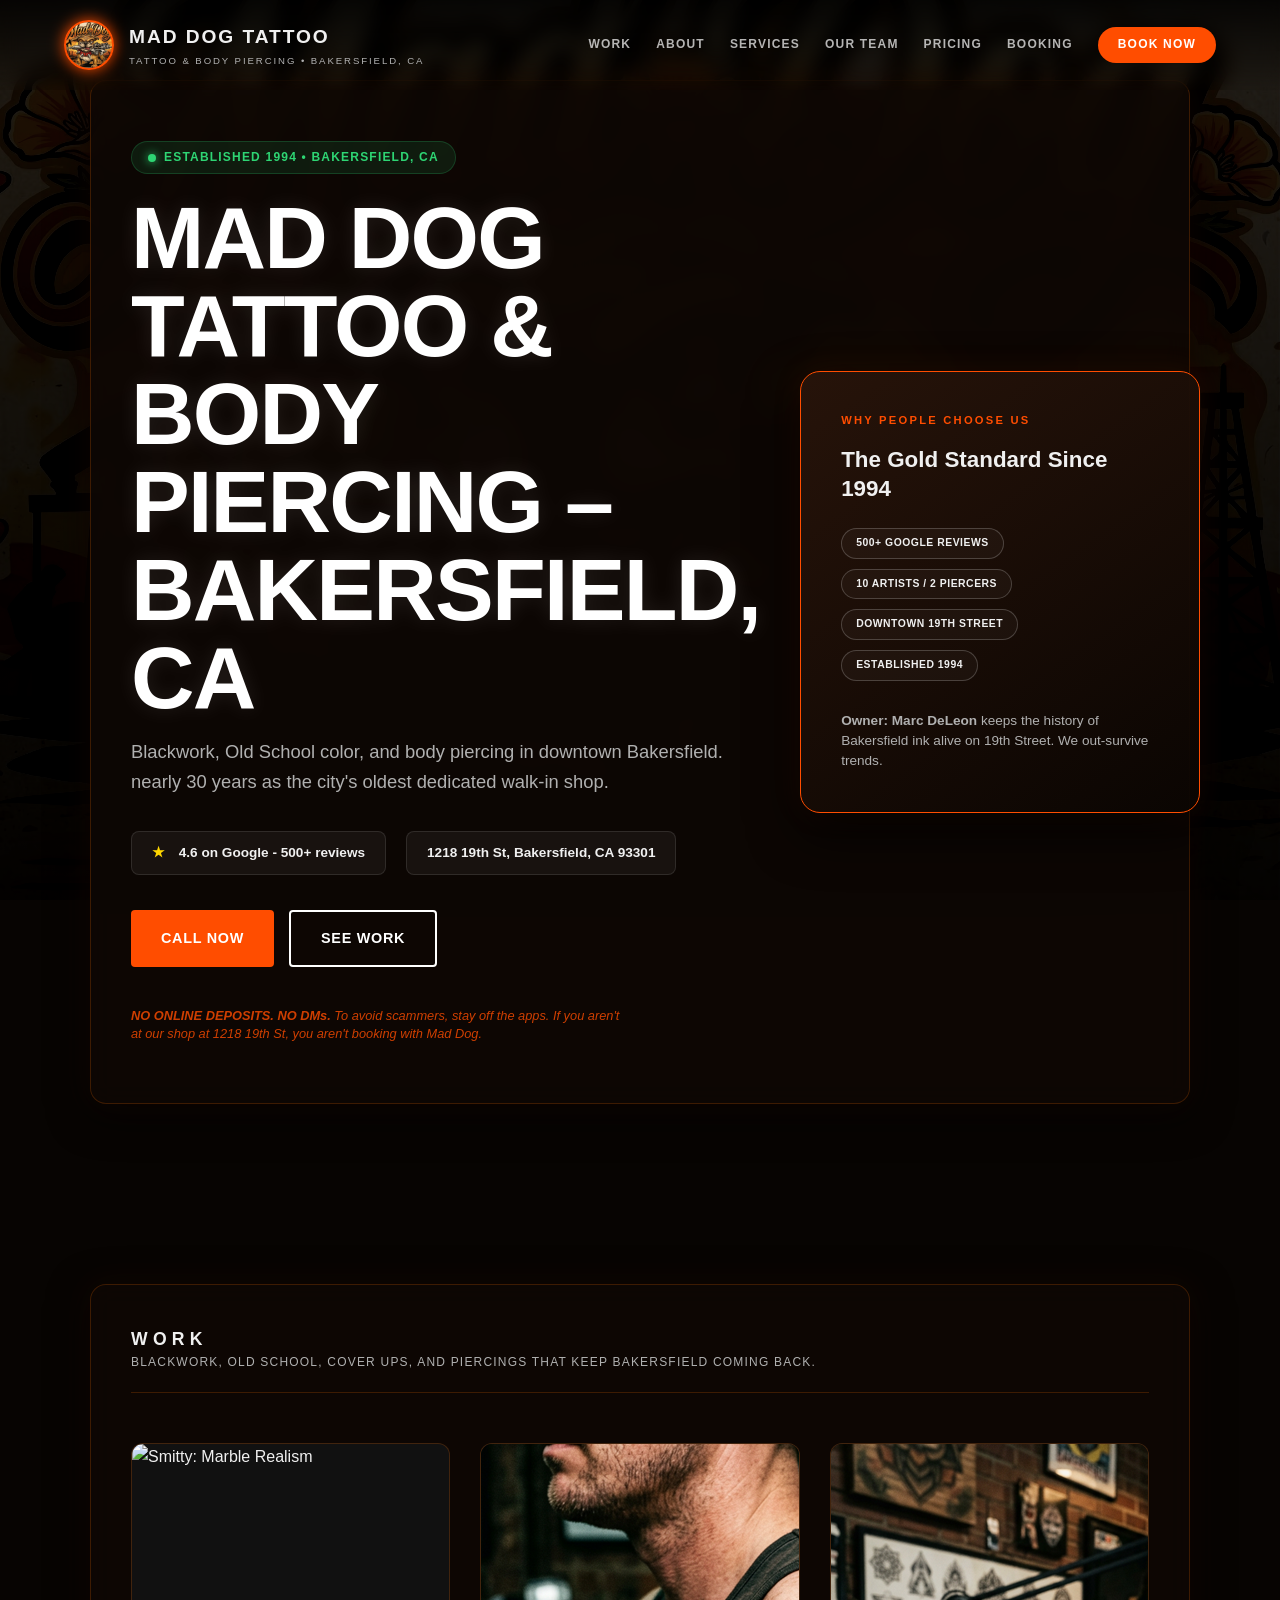
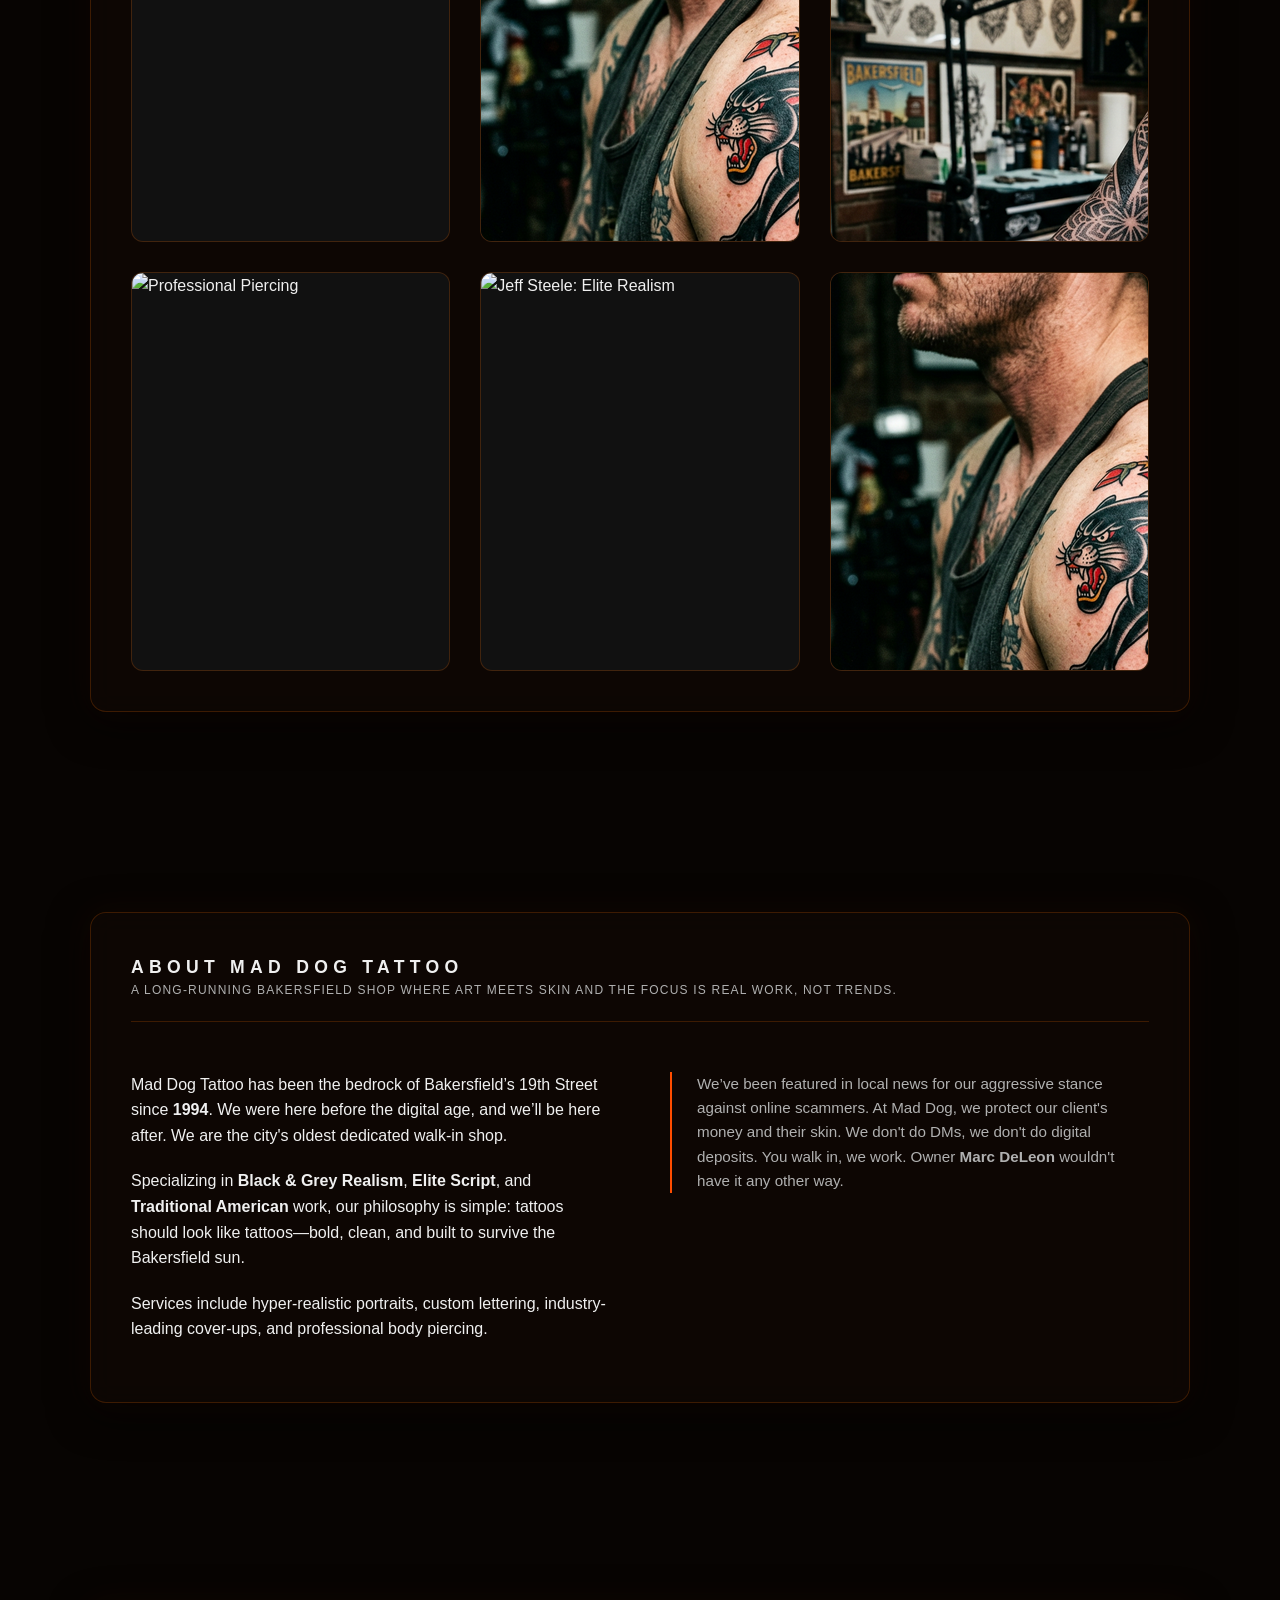
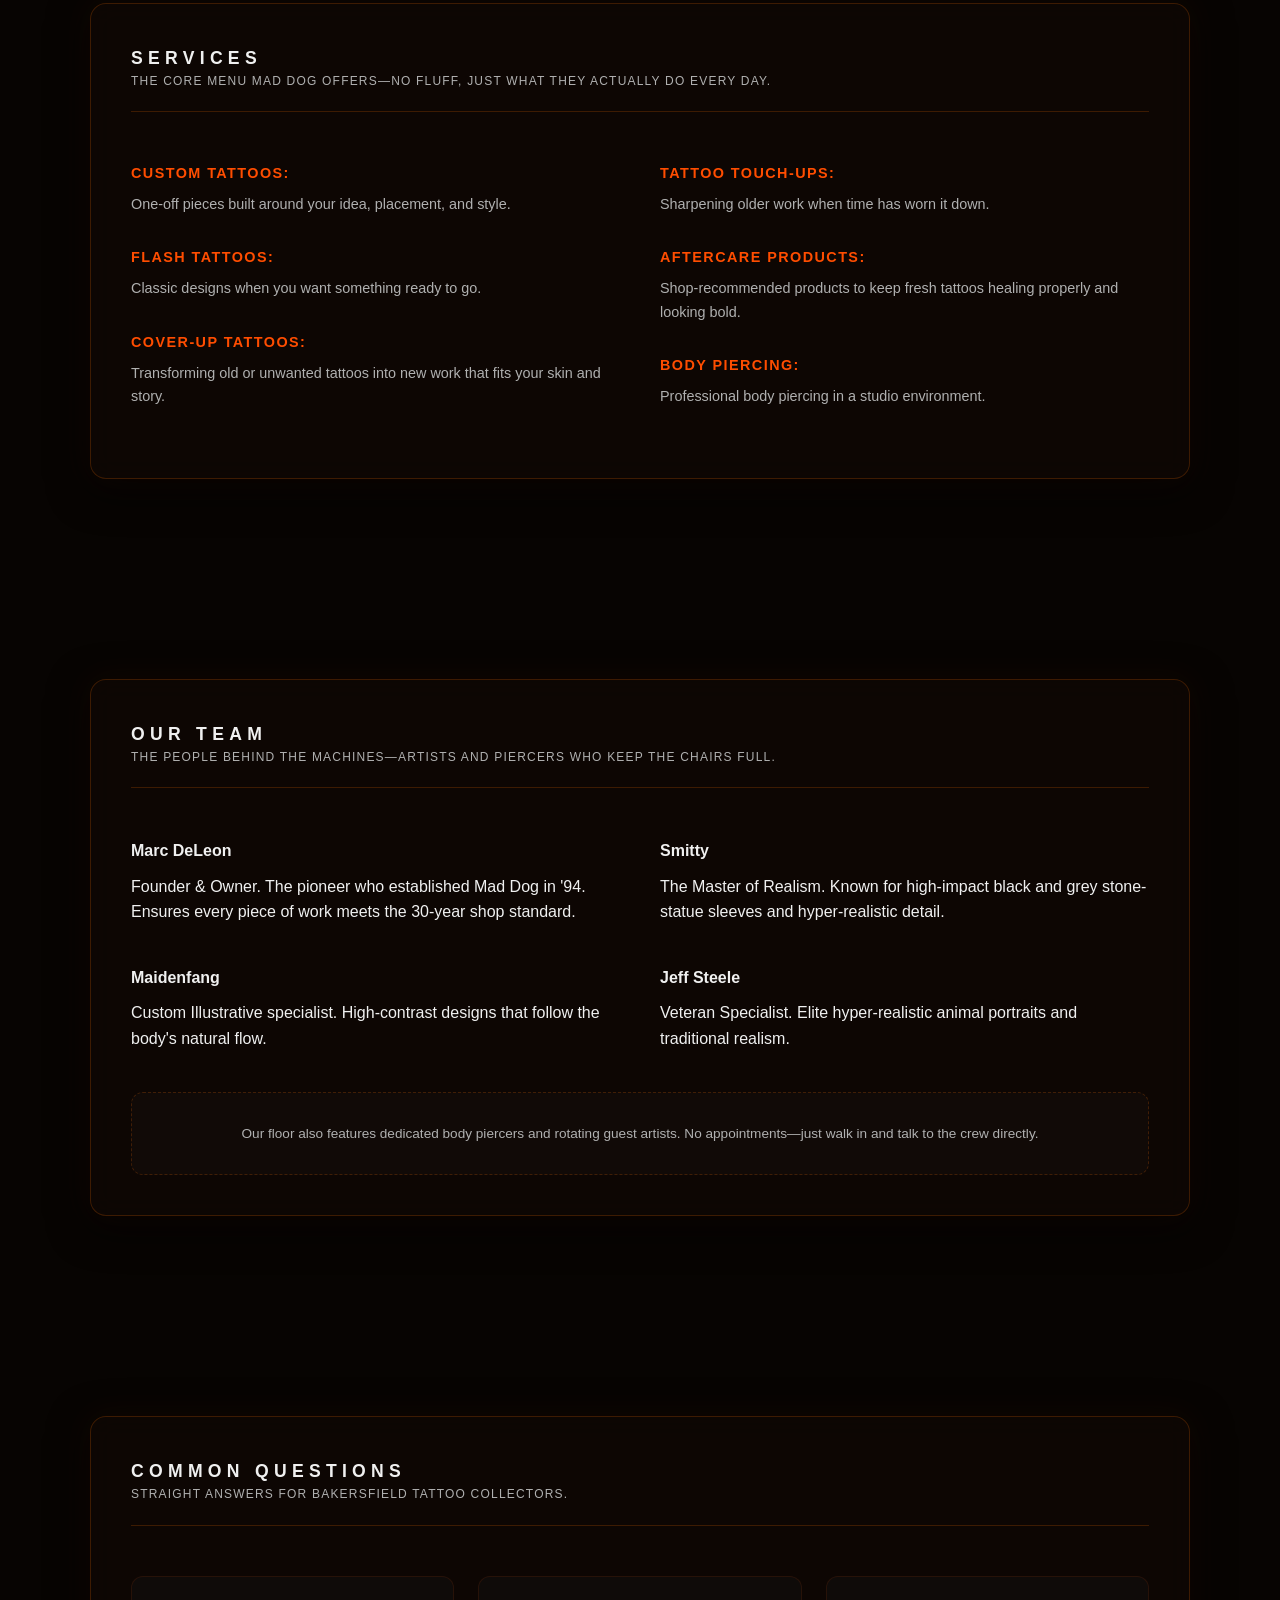
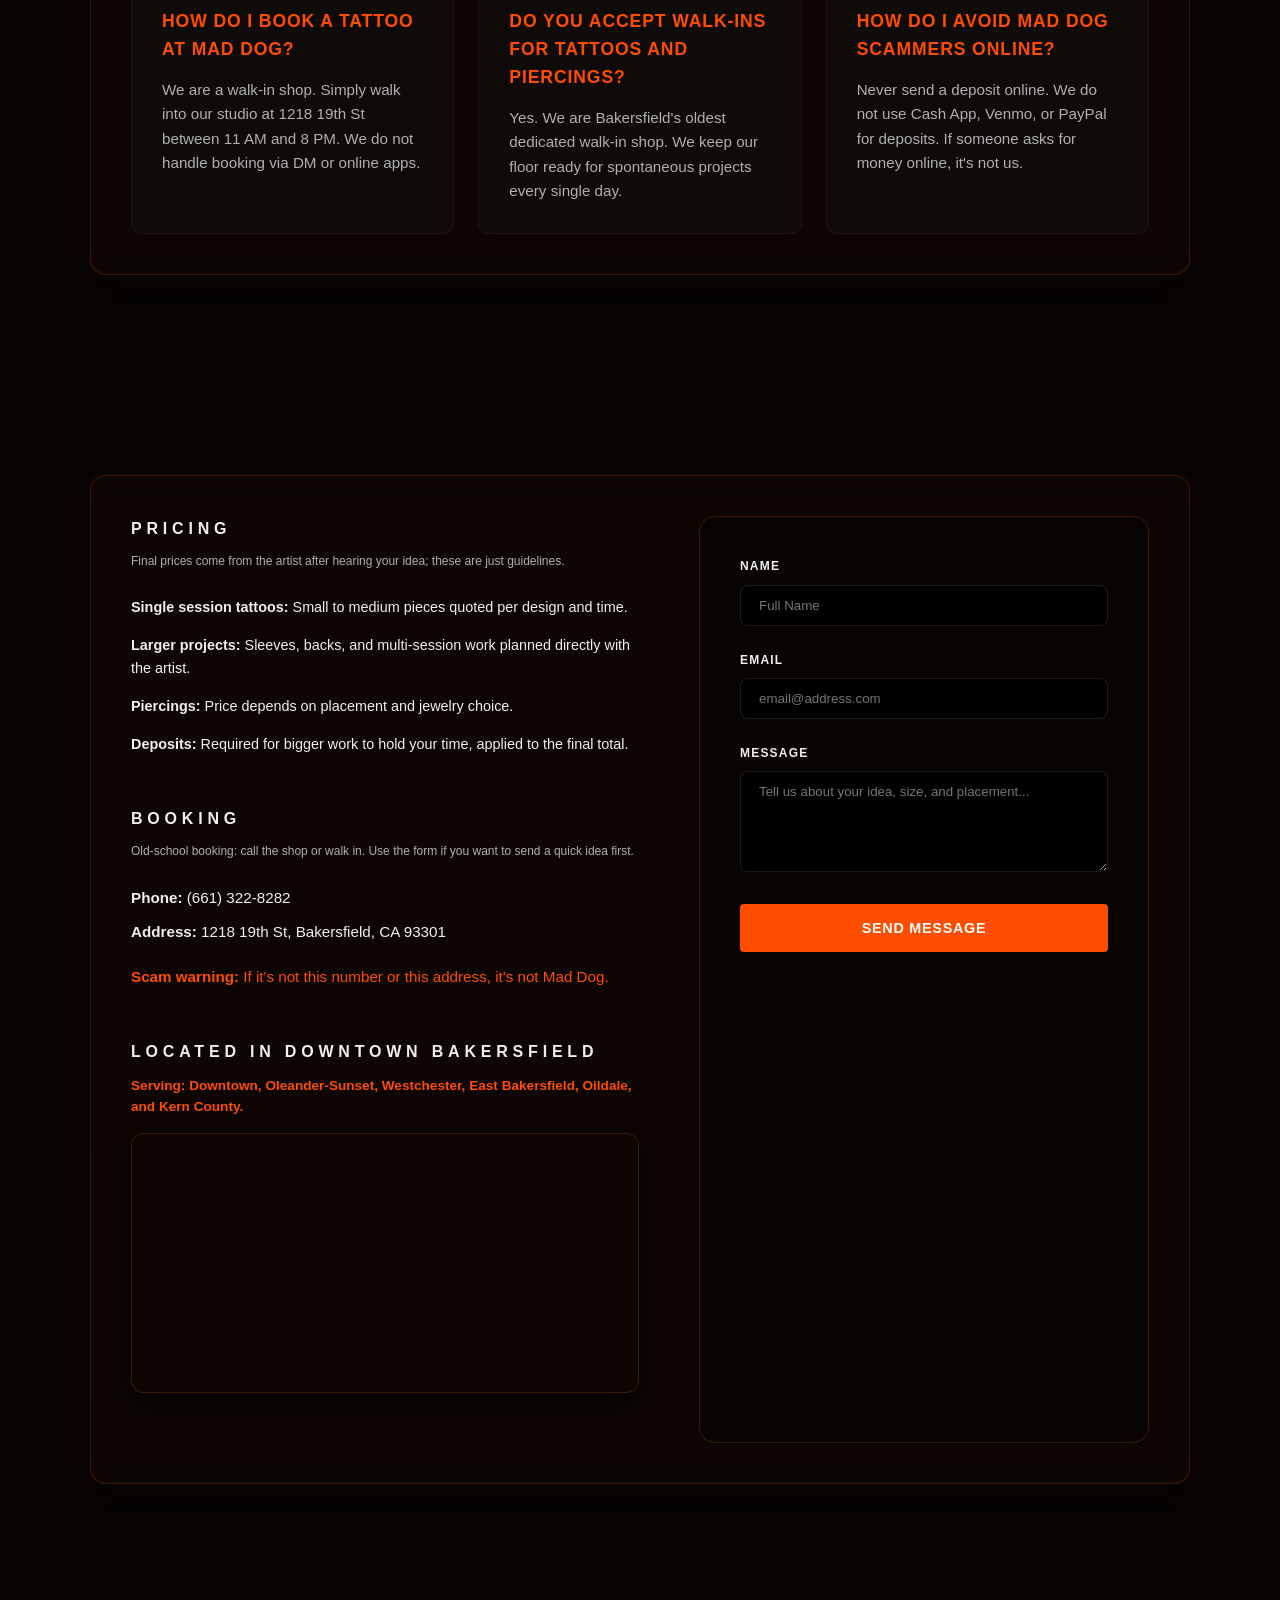
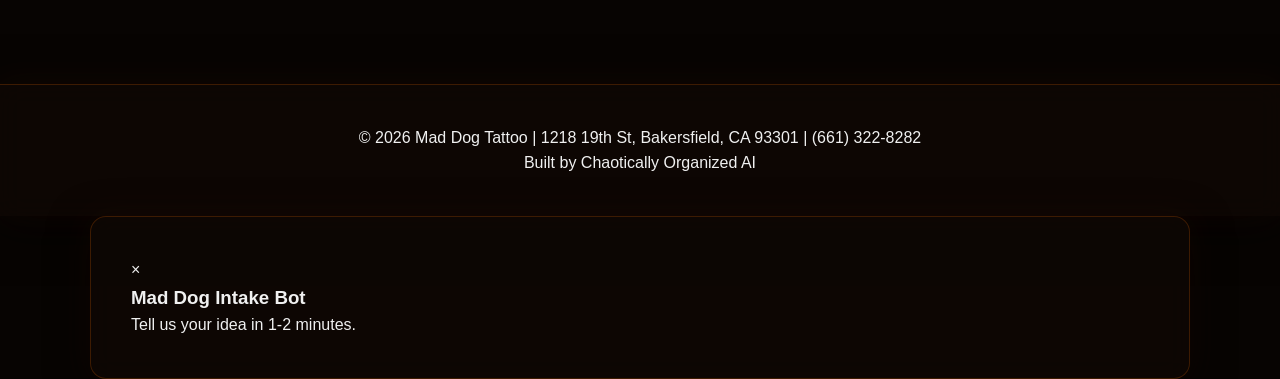
==== index.html @ 1aa6a640 "Weaponization pass: SEO/GEO/AEO optimization. Added FAQ schema, localized meta tags, neighborhood si" ====
<!DOCTYPE html>
<html lang="en">
<head>
    <meta charset="UTF-8">
    <meta name="viewport" content="width=device-width, initial-scale=1.0">
    <title>Mad Dog Tattoo & Body Piercing | Tattoo Shop in Bakersfield, CA</title>
    <meta name="description" content="Mad Dog Tattoo & Body Piercing in downtown Bakersfield, CA. Black & Grey Realism, Old School, cover-ups, and body piercings. Walk-ins welcome. Call (661) 322-8282.">
    <link rel="stylesheet" href="styles.css">
    
    <!-- LocalBusiness + TattooParlor + FAQ Schema -->
    <script type="application/ld+json">
    {
      "@context": "https://schema.org",
      "@graph": [
        {
          "@type": "TattooParlor",
          "@id": "https://maddogtattoobakersfield.com/#organization",
          "name": "Mad Dog Tattoo & Body Piercing",
          "image": "maddoglogo.jpg",
          "url": "https://maddogtattoobakersfield.com",
          "telephone": "(661) 322-8282",
          "priceRange": "$$",
          "address": {
            "@type": "PostalAddress",
            "streetAddress": "1218 19th St",
            "addressLocality": "Bakersfield",
            "addressRegion": "CA",
            "postalCode": "93301",
            "addressCountry": "US"
          },
          "geo": {
            "@type": "GeoCoordinates",
            "latitude": 35.3765,
            "longitude": -119.0187
          },
          "openingHoursSpecification": [
            {
              "@type": "OpeningHoursSpecification",
              "dayOfWeek": ["Monday", "Tuesday", "Wednesday", "Thursday", "Friday", "Saturday"],
              "opens": "11:00",
              "closes": "20:00"
            }
          ],
          "sameAs": [
            "https://www.google.com/maps/place/Mad+Dog+Tattoo/@35.376483,-119.018659,15z",
            "https://www.instagram.com/mad_dog_tattoo/"
          ],
          "aggregateRating": {
            "@type": "AggregateRating",
            "ratingValue": "4.6",
            "reviewCount": "500"
          }
        },
        {
          "@type": "FAQPage",
          "mainEntity": [
            {
              "@type": "Question",
              "name": "Do you take deposits or Cash App?",
              "acceptedAnswer": {
                "@type": "Answer",
                "text": "No, we do walk-ins. We do not take online deposits or payments via Cash App. All bookings are handled in person at our shop to protect against scammers."
              }
            },
            {
              "@type": "Question",
              "name": "Do you accept walk-ins for tattoos and piercings?",
              "acceptedAnswer": {
                "@type": "Answer",
                "text": "Yes, we are Bakersfield's oldest dedicated walk-in shop. Walk-ins are welcome for both tattoos and piercings every day during business hours."
              }
            }
          ]
        }
      ]
    }
    </script>
</head>
<body class="dark-theme">
    <!-- SPLASH SCREEN -->
    <div id="splash-screen">
        <img src="maddoglogo.jpg" alt="Mad Dog Tattoo" class="splash-logo">
    </div>

    <nav class="main-nav">
        <div class="nav-brand">
            <div class="logo-circle"></div>
            <div class="brand-text">
                <h2>MAD DOG TATTOO</h2>
                <p>TATTOO & BODY PIERCING • BAKERSFIELD, CA</p>
            </div>
        </div>
        <div class="nav-links">
            <a href="#work">WORK</a>
            <a href="#about">ABOUT</a>
            <a href="#services">SERVICES</a>
            <a href="#team">OUR TEAM</a>
            <a href="#booking">PRICING</a>
            <a href="#booking">BOOKING</a>
            <a href="#booking" class="btn-book">BOOK NOW</a>
        </div>
    </nav>

    <div class="background-overlay" style="background-image: url('maddoglogo.jpg');"></div>

    <header class="parallax-section" id="hero">
        <div class="frosted-glass hero-container">
            <div class="hero-main">
                <div class="hero-badge">ESTABLISHED 1994 • BAKERSFIELD, CA</div>
                <h1>Mad Dog Tattoo & Body Piercing – Bakersfield, CA</h1>
                <p class="sub-line">
                    Blackwork, Old School color, and body piercing in downtown Bakersfield. nearly 30 years as the city's oldest dedicated walk-in shop.
                </p>
                
                <div class="hero-stats">
                    <span class="stat-item"><span class="stars">★</span> 4.6 on Google - 500+ reviews</span>
                    <span class="stat-item">1218 19th St, Bakersfield, CA 93301</span>
                </div>
                
                <div class="cta-row">
                    <button class="btn btn-primary pulse-call" onclick="window.location.href='tel:6613228282'">CALL NOW</button>
                    <a href="#work" class="btn btn-secondary">SEE WORK</a>
                </div>
                
                <p class="scam-notice"><strong>NO ONLINE DEPOSITS. NO DMs.</strong> To avoid scammers, stay off the apps. If you aren't at our shop at 1218 19th St, you aren't booking with Mad Dog.</p>
            </div>

            <div class="hero-side-card">
                <div class="style-card">
                    <span class="card-label">WHY PEOPLE CHOOSE US</span>
                    <h3>The Gold Standard Since 1994</h3>
                    <div class="tag-cloud">
                        <span>500+ GOOGLE REVIEWS</span>
                        <span>10 ARTISTS / 2 PIERCERS</span>
                        <span>DOWNTOWN 19TH STREET</span>
                        <span>ESTABLISHED 1994</span>
                    </div>
                    <p class="card-footer"><strong>Owner: Marc DeLeon</strong> keeps the history of Bakersfield ink alive on 19th Street. We out-survive trends.</p>
                </div>
            </div>
        </div>
    </header>

    <main>
        <!-- WORK SECTION -->
        <section id="work" class="parallax-section">
            <div class="frosted-glass panel">
                <div class="panel-header">
                    <h2>WORK</h2>
                    <p>Blackwork, Old School, cover ups, and piercings that keep Bakersfield coming back.</p>
                </div>
                
                <div class="gallery-grid" id="portfolio-grid">
                    <!-- Cards will be populated here with new styling -->
                </div>
            </div>
        </section>

        <!-- ABOUT SECTION -->
        <section id="about" class="parallax-section">
            <div class="frosted-glass panel">
                <div class="panel-header">
                    <h2>ABOUT MAD DOG TATTOO</h2>
                    <p>A long-running Bakersfield shop where art meets skin and the focus is real work, not trends.</p>
                </div>
                <div class="about-grid-new">
                    <div class="about-text">
                        <p>Mad Dog Tattoo has been the bedrock of Bakersfield’s 19th Street since <strong>1994</strong>. We were here before the digital age, and we’ll be here after. We are the city's oldest dedicated walk-in shop.</p>
                        <p>Specializing in <strong>Black & Grey Realism</strong>, <strong>Elite Script</strong>, and <strong>Traditional American</strong> work, our philosophy is simple: tattoos should look like tattoos—bold, clean, and built to survive the Bakersfield sun.</p>
                        <p>Services include hyper-realistic portraits, custom lettering, industry-leading cover-ups, and professional body piercing.</p>
                    </div>
                    <div class="about-text-secondary">
                        <p>We’ve been featured in local news for our aggressive stance against online scammers. At Mad Dog, we protect our client's money and their skin. We don't do DMs, we don't do digital deposits. You walk in, we work. Owner <strong>Marc DeLeon</strong> wouldn't have it any other way.</p>
                    </div>
                </div>
            </div>
        </section>

        <!-- SERVICES SECTION -->
        <section id="services" class="parallax-section">
            <div class="frosted-glass panel">
                <div class="panel-header">
                    <h2>SERVICES</h2>
                    <p>The core menu Mad Dog offers—no fluff, just what they actually do every day.</p>
                </div>
                
                <div class="services-modern-grid">
                    <div class="service-col">
                        <div class="service-item">
                            <h4>Custom Tattoos:</h4>
                            <p>One-off pieces built around your idea, placement, and style.</p>
                        </div>
                        <div class="service-item">
                            <h4>Flash Tattoos:</h4>
                            <p>Classic designs when you want something ready to go.</p>
                        </div>
                        <div class="service-item">
                            <h4>Cover-Up Tattoos:</h4>
                            <p>Transforming old or unwanted tattoos into new work that fits your skin and story.</p>
                        </div>
                    </div>
                    <div class="service-col">
                        <div class="service-item">
                            <h4>Tattoo Touch-Ups:</h4>
                            <p>Sharpening older work when time has worn it down.</p>
                        </div>
                        <div class="service-item">
                            <h4>Aftercare Products:</h4>
                            <p>Shop-recommended products to keep fresh tattoos healing properly and looking bold.</p>
                        </div>
                        <div class="service-item">
                            <h4>Body Piercing:</h4>
                            <p>Professional body piercing in a studio environment.</p>
                        </div>
                    </div>
                </div>
            </div>
        </section>

        <!-- OUR TEAM SECTION -->
        <section id="team" class="parallax-section">
            <div class="frosted-glass panel">
                <div class="panel-header">
                    <h2>OUR TEAM</h2>
                    <p>The people behind the machines—artists and piercers who keep the chairs full.</p>
                </div>
                <div class="team-modern-grid">
                    <div class="team-member">
                        <h4>Marc DeLeon</h4>
                        <p>Founder & Owner. The pioneer who established Mad Dog in '94. Ensures every piece of work meets the 30-year shop standard.</p>
                    </div>
                    <div class="team-member">
                        <h4>Smitty</h4>
                        <p>The Master of Realism. Known for high-impact black and grey stone-statue sleeves and hyper-realistic detail.</p>
                    </div>
                    <div class="team-member">
                        <h4>Maidenfang</h4>
                        <p>Custom Illustrative specialist. High-contrast designs that follow the body's natural flow.</p>
                    </div>
                    <div class="team-member">
                        <h4>Jeff Steele</h4>
                        <p>Veteran Specialist. Elite hyper-realistic animal portraits and traditional realism.</p>
                    </div>
                    <div class="team-placeholder">
                        <p>Our floor also features dedicated body piercers and rotating guest artists. No appointments—just walk in and talk to the crew directly.</p>
                    </div>
                </div>
            </div>
        </section>

        <!-- AEO Q&A SECTION -->
        <section id="faq" class="parallax-section">
            <div class="frosted-glass panel">
                <div class="panel-header">
                    <h2>COMMON QUESTIONS</h2>
                    <p>Straight answers for Bakersfield tattoo collectors.</p>
                </div>
                <div class="aeo-grid">
                    <div class="aeo-card">
                        <h3>How do I book a tattoo at Mad Dog?</h3>
                        <p>We are a walk-in shop. Simply walk into our studio at 1218 19th St between 11 AM and 8 PM. We do not handle booking via DM or online apps.</p>
                    </div>
                    <div class="aeo-card">
                        <h3>Do you accept walk-ins for tattoos and piercings?</h3>
                        <p>Yes. We are Bakersfield's oldest dedicated walk-in shop. We keep our floor ready for spontaneous projects every single day.</p>
                    </div>
                    <div class="aeo-card">
                        <h3>How do I avoid Mad Dog scammers online?</h3>
                        <p>Never send a deposit online. We do not use Cash App, Venmo, or PayPal for deposits. If someone asks for money online, it's not us.</p>
                    </div>
                </div>
            </div>
        </section>

        <!-- PRICING & BOOKING (Unified as seen in Ref 1) -->
        <section id="booking" class="parallax-section">
            <div class="frosted-glass panel">
                <div class="booking-modern-layout">
                    <div class="booking-info-pane">
                        <div class="info-block-sec">
                            <h3>PRICING</h3>
                            <p class="guide-line">Final prices come from the artist after hearing your idea; these are just guidelines.</p>
                            <div class="price-list">
                                <p><strong>Single session tattoos:</strong> Small to medium pieces quoted per design and time.</p>
                                <p><strong>Larger projects:</strong> Sleeves, backs, and multi-session work planned directly with the artist.</p>
                                <p><strong>Piercings:</strong> Price depends on placement and jewelry choice.</p>
                                <p><strong>Deposits:</strong> Required for bigger work to hold your time, applied to the final total.</p>
                            </div>
                        </div>

                        <div class="info-block-sec">
                            <h3>BOOKING</h3>
                            <p class="guide-line">Old-school booking: call the shop or walk in. Use the form if you want to send a quick idea first.</p>
                            <div class="contact-box">
                                <p><strong>Phone:</strong> (661) 322-8282</p>
                                <p><strong>Address:</strong> 1218 19th St, Bakersfield, CA 93301</p>
                                <p class="scam-warn"><strong>Scam warning:</strong> If it's not this number or this address, it's not Mad Dog.</p>
                            </div>
                        </div>
                        
                        <div class="info-block-sec">
                            <h3>LOCATED IN DOWNTOWN BAKERSFIELD</h3>
                            <p class="neighborhoods">Serving: Downtown, Oleander-Sunset, Westchester, East Bakersfield, Oildale, and Kern County.</p>
                            <div class="map-embed">
                                <iframe src="https://www.google.com/maps/embed?pb=!1m18!1m12!1m13!1d3264.449733479536!2d-119.01915902347515!3d35.37648744747478!2m3!1f0!2f0!3f0!3m2!1i1024!2i768!4f13.1!3m3!1m2!1s0x80ea69f98f480373%3A0xc6c4f0393b480373!2sMad%20Dog%20Tattoo!5e0!3m2!1sen!2sus!4v1710680000000!5m2!1sen!2sus" width="100%" height="250" style="border:0; border-radius: 12px; filter: grayscale(1) invert(1);" allowfullscreen="" loading="lazy"></iframe>
                            </div>
                        </div>
                    </div>

                    <div class="booking-form-pane">
                        <form id="contact-form">
                            <div class="input-group">
                                <label>Name</label>
                                <input type="text" name="name" placeholder="Full Name" required>
                            </div>
                            <div class="input-group">
                                <label>Email</label>
                                <input type="email" name="email" placeholder="email@address.com" required>
                            </div>
                            <div class="input-group">
                                <label>Message</label>
                                <textarea name="message" rows="5" placeholder="Tell us about your idea, size, and placement..." required></textarea>
                            </div>
                            <button type="submit" class="btn btn-primary btn-full ink-bleed">SEND MESSAGE</button>
                        </form>
                    </div>
                </div>
            </div>
        </section>
    </main>

    <footer class="frosted-glass">
        <div class="footer-content">
            <p>&copy; 2026 Mad Dog Tattoo | 1218 19th St, Bakersfield, CA 93301 | (661) 322-8282</p>
            <p class="credits">Built by Chaotically Organized AI</p>
        </div>
    </footer>

    <!-- QUICK CONSULT BOT UI -->
    <div id="quick-consult-modal" class="modal">
        <div class="modal-content frosted-glass">
            <span class="close-modal">&times;</span>
            <div id="bot-chat-container">
                <div class="bot-header">
                    <h3>Mad Dog Intake Bot</h3>
                    <p>Tell us your idea in 1-2 minutes.</p>
                </div>
                <div id="bot-messages"></div>
                <div id="bot-input-area">
                    <!-- Dynamic buttons or text input -->
                </div>
            </div>
        </div>
    </div>

    <script src="script.js"></script>
</body>
</html>
---- styles.css ----
:root {
    --bg-dark: #070402;
    --text-main: #f0f0f0;
    --text-muted: #b0b0b0;
    --accent: #ff4d00; /* Sunset Orange-Red */
    --accent-hover: #ff7b00;
    --panel-bg: rgba(15, 8, 4, 0.85); /* Deep brown/black */
    --panel-border: rgba(255, 110, 0, 0.2);
    --glass-blur: 12px;
    --shadow-depth: 0 10px 40px rgba(0,0,0,0.8);
    --accent-glow: 0 0 20px rgba(255, 77, 0, 0.3);
}

* {
    margin: 0;
    padding: 0;
    box-sizing: border-box;
}

body {
    font-family: 'Outfit', 'Inter', sans-serif;
    background-color: var(--bg-dark);
    color: var(--text-main);
    line-height: 1.6;
    overflow-x: hidden;
    scroll-behavior: smooth;
}

/* SPLASH SCREEN */
#splash-screen {
    position: fixed;
    top: 0;
    left: 0;
    width: 100%;
    height: 100%;
    background: #000;
    display: flex;
    justify-content: center;
    align-items: center;
    z-index: 9999;
    flex-direction: column;
}

.splash-logo {
    width: 300px;
    filter: drop-shadow(0 0 30px var(--accent));
    animation: splashPulse 2.5s infinite alternate ease-in-out;
    opacity: 0;
    transform: scale(0.8);
}

@keyframes splashPulse {
    0% { transform: scale(0.9); opacity: 0.5; filter: brightness(0.5) drop-shadow(0 0 10px var(--accent)); }
    100% { transform: scale(1); opacity: 1; filter: brightness(1.2) drop-shadow(0 0 40px var(--accent)); }
}

#splash-screen.fade-out {
    opacity: 0;
    visibility: hidden;
    transition: opacity 1s ease-out, visibility 1s;
}

.background-overlay {
    position: fixed;
    top: 0;
    left: 0;
    width: 100%;
    height: 100%;
    background-size: cover;
    background-position: center;
    background-attachment: fixed;
    z-index: -1;
    filter: brightness(0.3) contrast(1.1) saturate(0.8);
}

.background-overlay::after {
    content: '';
    position: absolute;
    top: 0; left: 0; right: 0; bottom: 0;
    background: linear-gradient(to bottom, rgba(0,0,0,0.4), rgba(0,0,0,0.8));
}

.parallax-section {
    position: relative;
    padding: 100px 5%;
    display: flex;
    justify-content: center;
    align-items: center;
    min-height: 50vh;
}

/* MODERN GRID & RHYTHM */
.frosted-glass, .nav-container, .footer-content {
    max-width: 1280px;
    margin-left: auto !important;
    margin-right: auto !important;
}

.frosted-glass {
    background: var(--panel-bg);
    backdrop-filter: blur(var(--glass-blur));
    -webkit-backdrop-filter: blur(var(--glass-blur));
    border: 1px solid var(--panel-border);
    border-radius: 16px;
    padding: 40px;
    box-shadow: 0 0 30px rgba(255, 77, 0, 0.05), var(--shadow-depth);
    transition: transform 0.2s ease-out, box-shadow 0.3s ease;
    max-width: 1100px;
    width: 100%;
}

.frosted-glass:hover {
    box-shadow: 0 0 40px rgba(255, 77, 0, 0.1), var(--shadow-depth);
}

/* HERO SECTION */
#hero {
    min-height: 100vh;
    padding: 80px 5%;
}

.hero-container {
    text-align: left; /* Aligning left as seen in some high-end layouts */
    padding: 60px 40px;
    display: grid;
    grid-template-columns: 1fr 400px;
    gap: 40px;
    align-items: center;
}

@media (max-width: 1024px) {
    .hero-container { grid-template-columns: 1fr; text-align: center; }
}

.hero-badge {
    display: inline-flex;
    align-items: center;
    gap: 8px;
    background: rgba(46, 213, 115, 0.1);
    color: #2ed573;
    padding: 6px 16px;
    border-radius: 100px;
    font-size: 0.75rem;
    font-weight: 700;
    text-transform: uppercase;
    letter-spacing: 0.1em;
    margin-bottom: 20px;
    border: 1px solid rgba(46, 213, 115, 0.2);
}

.hero-badge::before {
    content: '';
    width: 8px;
    height: 8px;
    background: #2ed573;
    border-radius: 50%;
    box-shadow: 0 0 10px #2ed573;
}

/* NAVIGATION */
nav.main-nav {
    position: fixed;
    top: 0;
    left: 0;
    width: 100%;
    padding: 20px 5%;
    display: flex;
    justify-content: space-between;
    align-items: center;
    z-index: 1000;
    background: linear-gradient(to bottom, rgba(0,0,0,0.8), transparent);
    backdrop-filter: blur(10px);
}

.nav-brand {
    display: flex;
    align-items: center;
    gap: 15px;
}

.logo-circle {
    width: 50px;
    height: 50px;
    border-radius: 50%;
    background: url('maddoglogo.jpg') center;
    background-size: cover;
    border: 2px solid var(--accent);
    box-shadow: 0 0 15px var(--accent);
}

.brand-text h2 {
    font-size: 1.2rem;
    margin: 0;
    letter-spacing: 0.1em;
}

.brand-text p {
    font-size: 0.6rem;
    text-transform: uppercase;
    letter-spacing: 0.2em;
    color: var(--text-muted);
}

.nav-links {
    display: flex;
    gap: 25px;
    align-items: center;
}

.nav-links a {
    text-decoration: none;
    color: #fff;
    font-size: 0.75rem;
    font-weight: 700;
    text-transform: uppercase;
    letter-spacing: 0.1em;
    opacity: 0.7;
    transition: opacity 0.3s;
}

.nav-links a:hover {
    opacity: 1;
    color: var(--accent);
}

.nav-links .btn-book {
    background: var(--accent);
    padding: 8px 20px;
    border-radius: 100px;
    opacity: 1;
}

/* HERO REFINEMENTS */
.hero-stats {
    display: flex;
    gap: 20px;
    margin-bottom: 35px;
    flex-wrap: wrap;
}

.stat-item {
    font-size: 0.85rem;
    font-weight: 600;
    background: rgba(255,255,255,0.05);
    padding: 10px 20px;
    border-radius: 8px;
    border: 1px solid rgba(255,255,255,0.1);
}

.cta-row {
    display: flex;
    gap: 15px;
    margin-bottom: 40px;
}

.scam-notice {
    font-size: 0.8rem;
    color: var(--accent);
    max-width: 500px;
    line-height: 1.4;
    font-style: italic;
    opacity: 0.8;
}

/* SIDE CARD */
.style-card {
    background: linear-gradient(145deg, rgba(40, 20, 10, 0.95), rgba(10, 5, 2, 0.95));
    border: 1px solid var(--accent);
    padding: 40px;
    border-radius: 20px;
    box-shadow: 0 20px 50px rgba(0,0,0,0.8), 0 0 30px rgba(255, 77, 0, 0.1);
}

.card-label {
    font-size: 0.7rem;
    font-weight: 800;
    letter-spacing: 0.2em;
    color: var(--accent);
    margin-bottom: 15px;
    display: block;
}

.style-card h3 {
    font-size: 1.4rem;
    margin-bottom: 25px;
    line-height: 1.3;
}

.tag-cloud {
    display: flex;
    flex-wrap: wrap;
    gap: 10px;
    margin-bottom: 30px;
}

.tag-cloud span {
    font-size: 0.65rem;
    font-weight: 800;
    padding: 6px 14px;
    background: rgba(255,255,255,0.03);
    border: 1px solid rgba(255,255,255,0.2);
    border-radius: 100px;
    letter-spacing: 0.05em;
}

.card-footer {
    font-size: 0.85rem;
    color: var(--text-muted);
    line-height: 1.5;
}

h1 {
    font-size: clamp(3rem, 8vw, 5.5rem);
    line-height: 1;
    font-weight: 900;
    margin-bottom: 15px;
    text-transform: uppercase;
    color: #fff;
    letter-spacing: -0.02em;
    filter: drop-shadow(0 0 10px rgba(255,255,255,0.1));
}

.tagline {
    font-size: clamp(1rem, 2vw, 1.25rem);
    color: #fff;
    font-weight: 700;
    text-transform: uppercase;
    letter-spacing: 0.2em;
    margin-bottom: 25px;
    display: block;
}

.sub-line {
    font-size: 1.15rem;
    max-width: 600px;
    margin: 0 0 35px;
    color: var(--text-muted);
}

.credibility {
    margin-bottom: 40px;
    font-size: 1rem;
}

.stars { color: #ffd700; margin-right: 10px; }

.cta-group {
    display: flex;
    gap: 20px;
    justify-content: center;
    flex-wrap: wrap;
    margin-bottom: 30px;
}

.btn {
    padding: 15px 30px;
    font-weight: 700;
    text-transform: uppercase;
    letter-spacing: 0.05em;
    border: none;
    cursor: pointer;
    border-radius: 4px;
    transition: all 0.3s ease;
    text-decoration: none;
    font-size: 0.9rem;
}

.btn-primary {
    background: var(--accent);
    color: #fff;
}

.btn-primary:hover {
    background: var(--accent-hover);
}

/* INK BLEED EFFECT */
.ink-bleed {
    position: relative;
    overflow: hidden;
}

.ink-bleed:hover {
    transform: scale(1.05);
}

.btn-secondary {
    background: transparent;
    border: 2px solid #fff;
    color: #fff;
}

.btn-secondary:hover {
    background: #fff;
    color: var(--bg-dark);
}

/* PULSE ANIMATION */
@keyframes phonePulse {
    0% { box-shadow: 0 0 0 0 rgba(255, 255, 255, 0.4); }
    70% { box-shadow: 0 0 0 15px rgba(255, 255, 255, 0); }
    100% { box-shadow: 0 0 0 0 rgba(255, 255, 255, 0); }
}

.pulse-call {
    animation: phonePulse 2s infinite;
}

.btn-tertiary {
    background: rgba(255,255,255,0.1);
    color: #fff;
    border: 1px solid rgba(255,255,255,0.2);
}

.btn-tertiary:hover {
    background: rgba(255,255,255,0.2);
}

.scam-warning-micro {
    font-size: 0.8rem;
    color: var(--accent);
    opacity: 0.8;
}

/* MODERN PANELS */
.panel-header {
    margin-bottom: 50px;
    border-bottom: 1px solid var(--panel-border);
    padding-bottom: 20px;
}

.panel-header h2 {
    text-align: left;
    margin: 0;
    font-size: 1.1rem;
    letter-spacing: 0.3em;
}

.panel-header p {
    font-size: 0.75rem;
    color: var(--text-muted);
    text-transform: uppercase;
    letter-spacing: 0.1em;
}

/* GALLERY / WORK */
.gallery-grid {
    display: grid;
    grid-template-columns: repeat(auto-fill, minmax(300px, 1fr));
    gap: 30px;
    margin-top: 30px;
}

.gallery-item {
    aspect-ratio: 4/5;
    background: #111;
    border-radius: 12px;
    overflow: hidden;
    position: relative;
    border: 1px solid var(--panel-border);
    transition: all 0.4s ease;
}

.gallery-item:hover {
    transform: scale(1.02);
    border-color: var(--accent);
}

.item-overlay {
    position: absolute;
    bottom: 0;
    left: 0;
    width: 100%;
    padding: 30px;
    background: linear-gradient(transparent, #000);
    opacity: 0;
    transition: opacity 0.3s;
}

.gallery-item:hover .item-overlay {
    opacity: 1;
}

/* ABOUT NEW */
.about-grid-new {
    display: grid;
    grid-template-columns: 1fr 1fr;
    gap: 60px;
}

.about-text p {
    margin-bottom: 20px;
    font-size: 1rem;
    color: var(--text-main);
}

.about-text-secondary p {
    font-size: 0.95rem;
    color: var(--text-muted);
    border-left: 2px solid var(--accent);
    padding-left: 25px;
}

/* SERVICES MODERN */
.services-modern-grid {
    display: grid;
    grid-template-columns: 1fr 1fr;
    gap: 40px;
}

.service-item {
    margin-bottom: 30px;
}

.service-item h4 {
    color: var(--accent);
    text-transform: uppercase;
    font-size: 0.9rem;
    letter-spacing: 0.1em;
    margin-bottom: 8px;
}

.service-item p {
    font-size: 0.9rem;
    color: var(--text-muted);
}

/* TEAM MODERN */
.team-modern-grid {
    display: grid;
    grid-template-columns: 1fr 1fr;
    gap: 40px;
}

.team-member h4 {
    margin-bottom: 10px;
}

.team-placeholder {
    grid-column: span 2;
    padding: 30px;
    background: rgba(255,255,255,0.02);
    border: 1px dashed var(--panel-border);
    border-radius: 12px;
    text-align: center;
    color: var(--text-muted);
    font-size: 0.85rem;
}

/* BOOKING MODERN */
.booking-modern-layout {
    display: grid;
    grid-template-columns: 1fr 450px;
    gap: 60px;
}

.info-block-sec {
    margin-bottom: 50px;
}

.info-block-sec h3 {
    font-size: 1rem;
    letter-spacing: 0.3em;
    margin-bottom: 10px;
}

.guide-line {
    font-size: 0.75rem;
    color: var(--text-muted);
    margin-bottom: 25px;
}

.price-list p {
    margin-bottom: 15px;
    font-size: 0.9rem;
}

.contact-box p {
    margin-bottom: 10px;
    font-size: 0.95rem;
}

.scam-warn {
    color: var(--accent);
    margin-top: 20px;
}

/* FORM */
.booking-form-pane {
    background: rgba(0,0,0,0.3);
    padding: 40px;
    border-radius: 16px;
    border: 1px solid var(--panel-border);
}

.input-group {
    margin-bottom: 25px;
}

.input-group label {
    display: block;
    font-size: 0.75rem;
    font-weight: 800;
    margin-bottom: 8px;
    text-transform: uppercase;
    letter-spacing: 0.1em;
}

.input-group input, .input-group textarea {
    width: 100%;
    padding: 12px 18px;
    background: #000;
    border: 1px solid rgba(255,255,255,0.1);
    color: #fff;
    border-radius: 8px;
    font-family: inherit;
}

.input-group input:focus, .input-group textarea:focus {
    outline: none;
    border-color: var(--accent);
    box-shadow: 0 0 10px rgba(255, 77, 0, 0.2);
}

.btn-full {
    width: 100%;
    padding: 16px;
}

/* AEO / FAQ STYLES */
.aeo-grid {
    display: grid;
    grid-template-columns: repeat(auto-fit, minmax(300px, 1fr));
    gap: 24px;
    margin-top: 40px;
}

.aeo-card {
    background: rgba(20, 20, 20, 0.4);
    border: 1px solid rgba(255, 77, 0, 0.1);
    padding: 30px;
    border-radius: 12px;
    transition: all 0.3s ease;
    text-align: left;
}

.aeo-card:hover {
    border-color: var(--accent);
    background: rgba(255, 77, 0, 0.05);
    transform: translateY(-5px);
}

.aeo-card h3 {
    font-size: 1.1rem;
    color: var(--accent);
    margin-bottom: 15px;
    text-transform: uppercase;
    letter-spacing: 0.05em;
}

.aeo-card p {
    font-size: 0.95rem;
    color: var(--text-muted);
    line-height: 1.6;
}

.neighborhoods {
    font-size: 0.85rem;
    color: var(--accent);
    margin-bottom: 15px;
    font-weight: 600;
}

.map-embed {
    overflow: hidden;
    border-radius: 12px;
    box-shadow: 0 10px 30px rgba(0,0,0,0.5);
    border: 1px solid var(--panel-border);
}

/* FOOTER REFINEMENT */
footer.frosted-glass {
    max-width: 100%;
    border-radius: 0;
    border-left: none;
    border-right: none;
    border-bottom: none;
    margin-top: 100px;
}

.footer-content {
    text-align: center;
}

@media (max-width: 800px) {
    .about-grid-new, .services-modern-grid, .team-modern-grid, .booking-modern-layout, .hero-container {
        grid-template-columns: 1fr;
    }
}
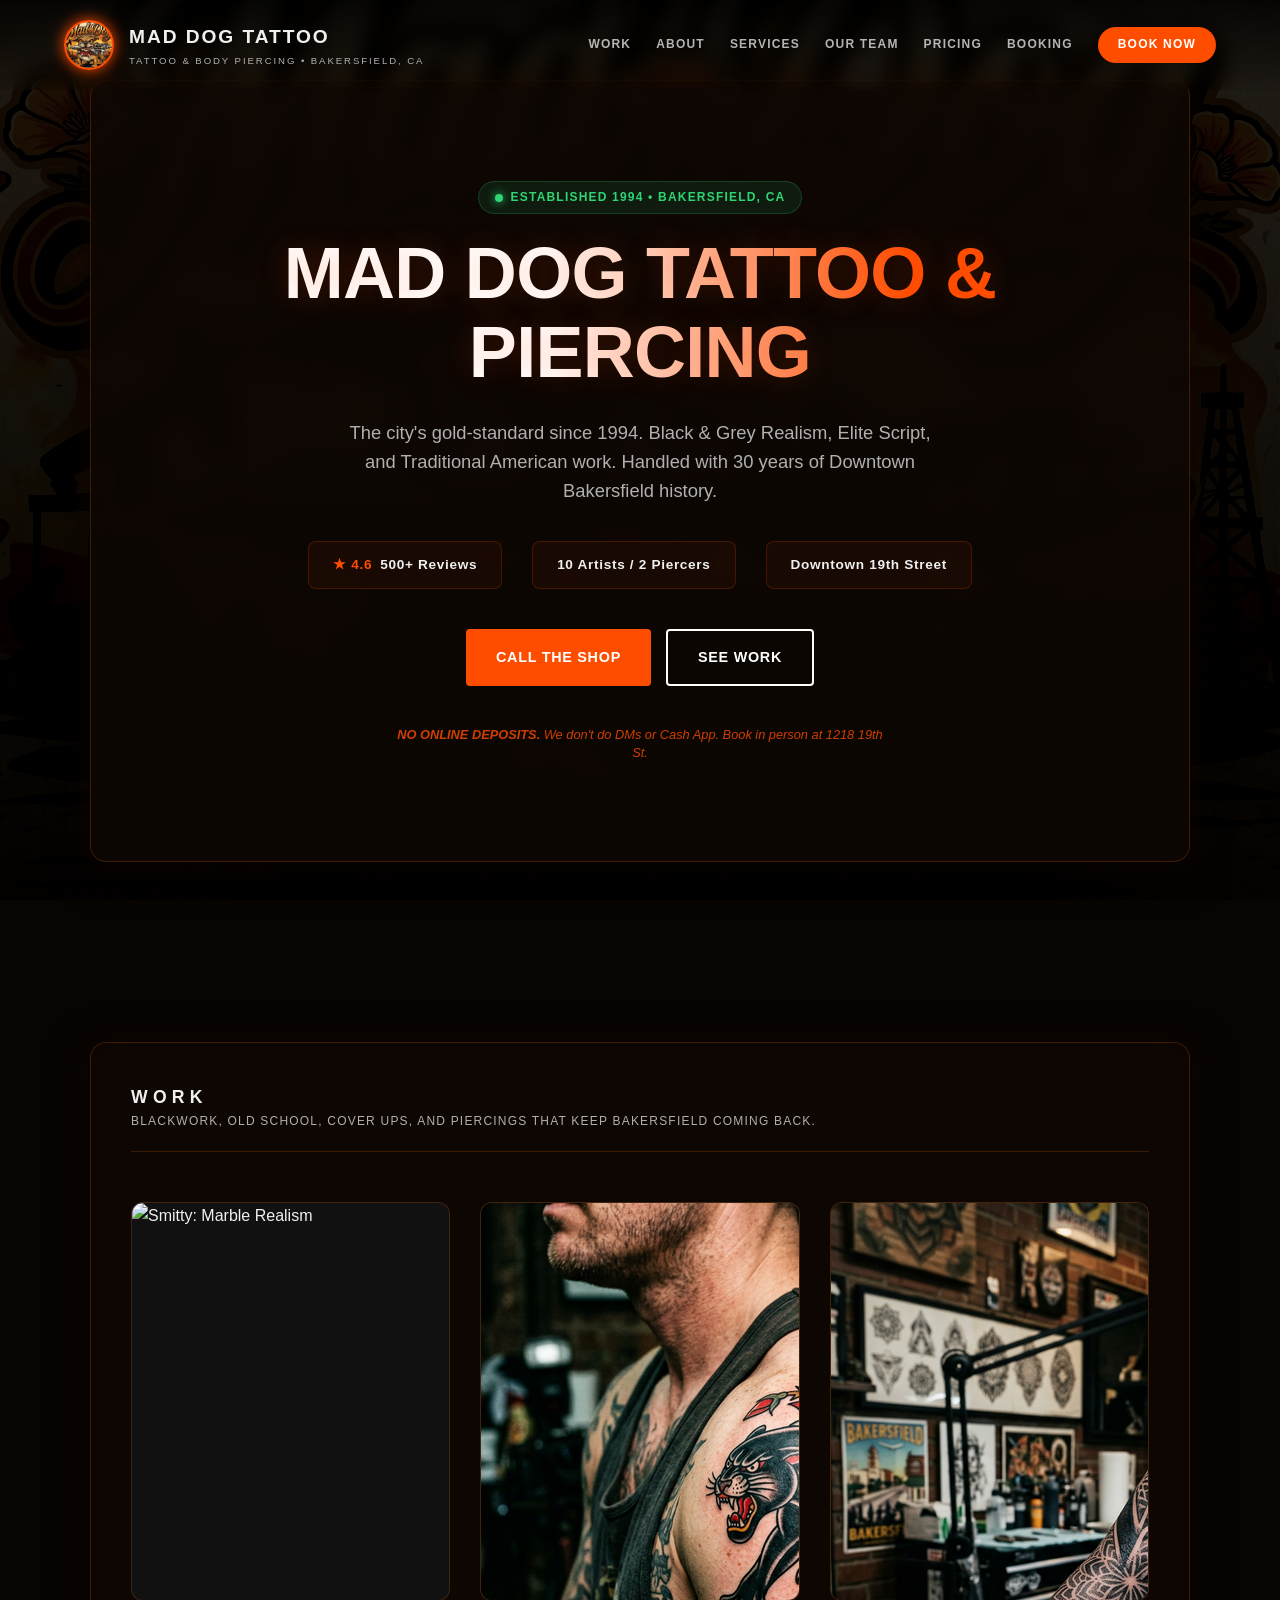
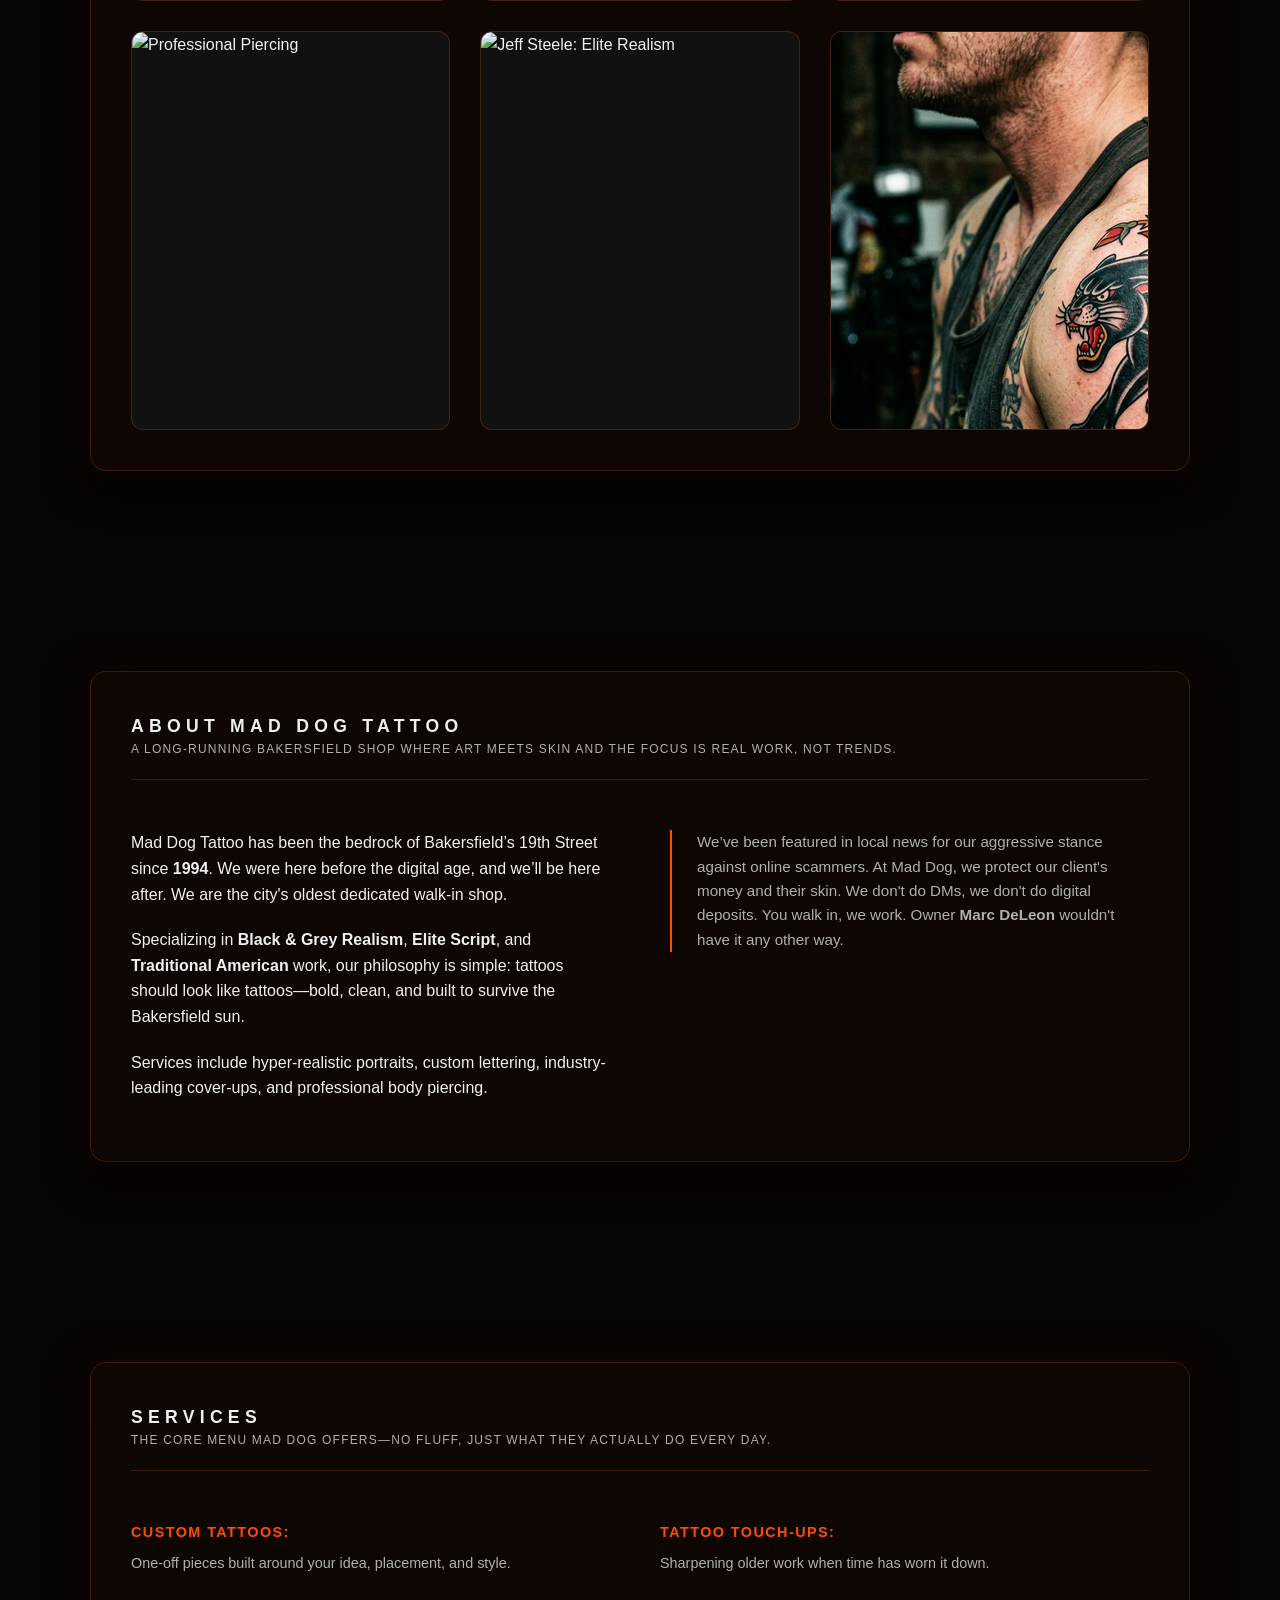
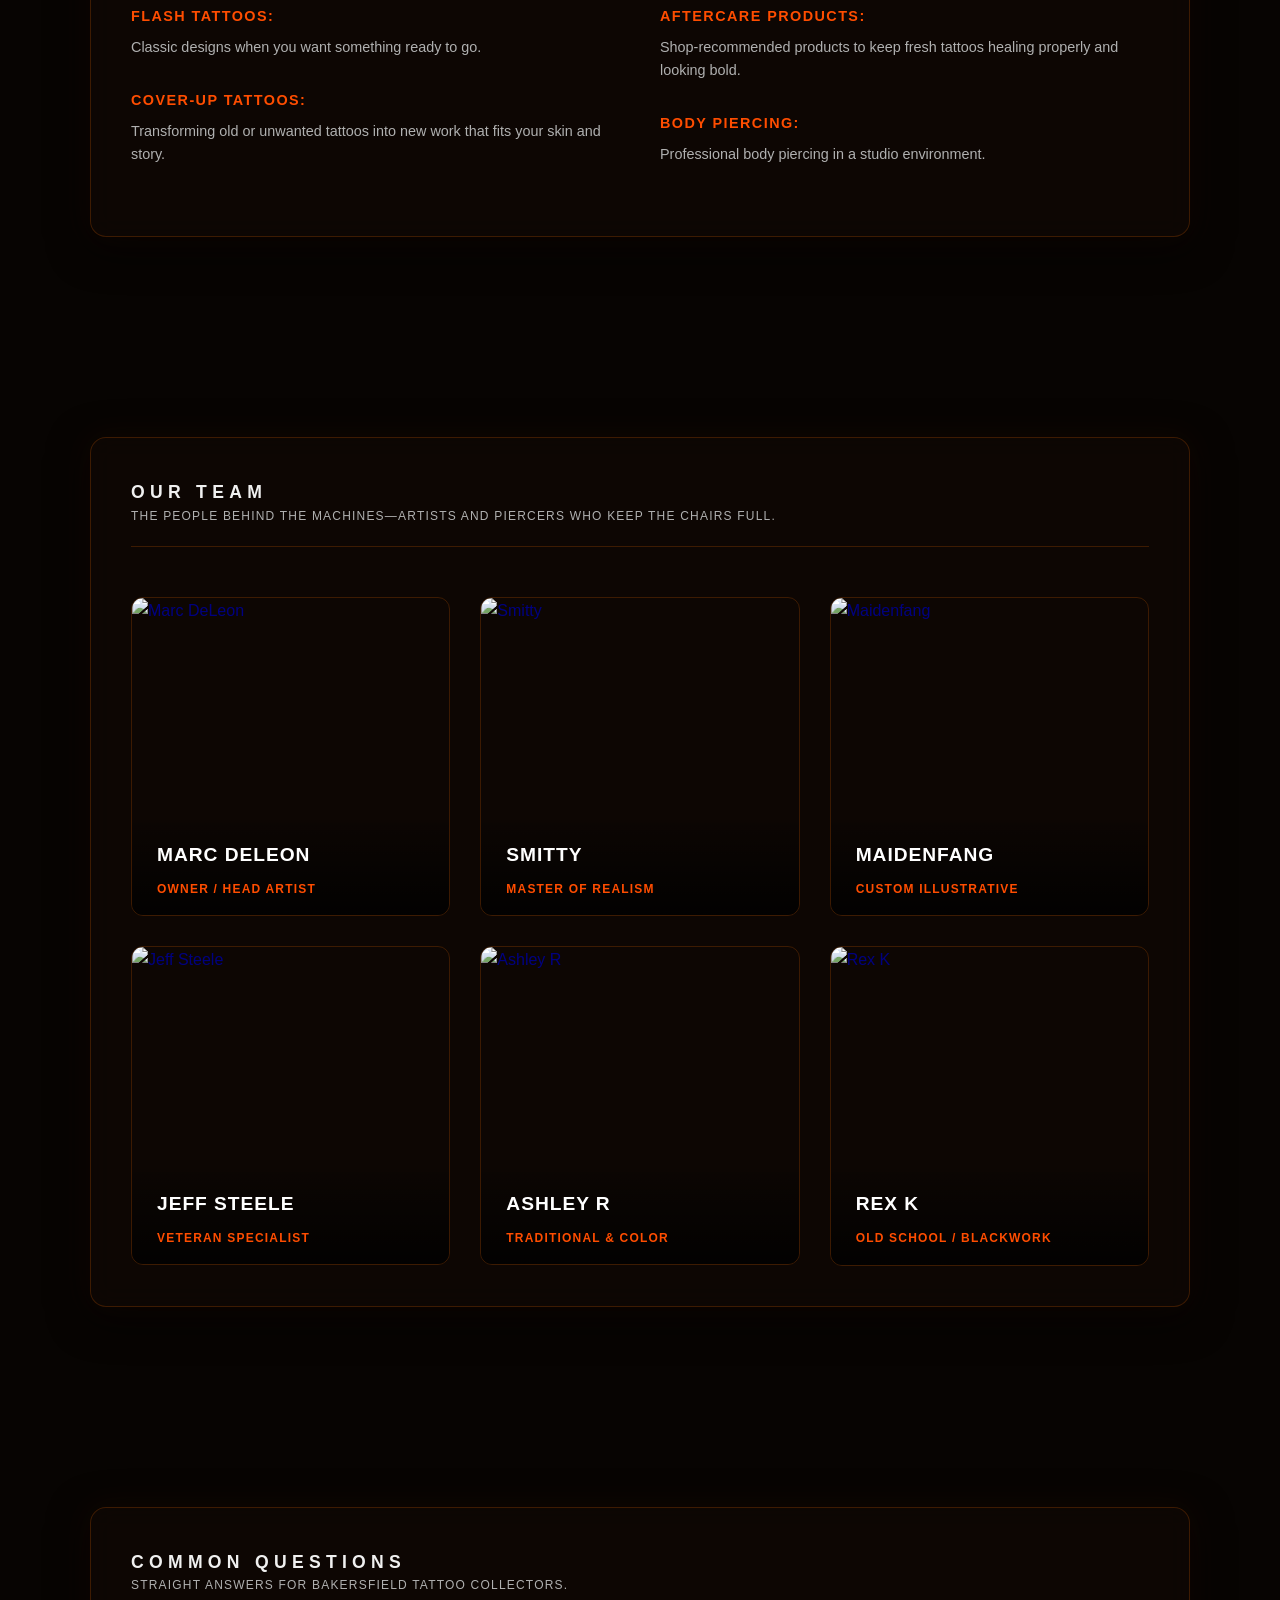
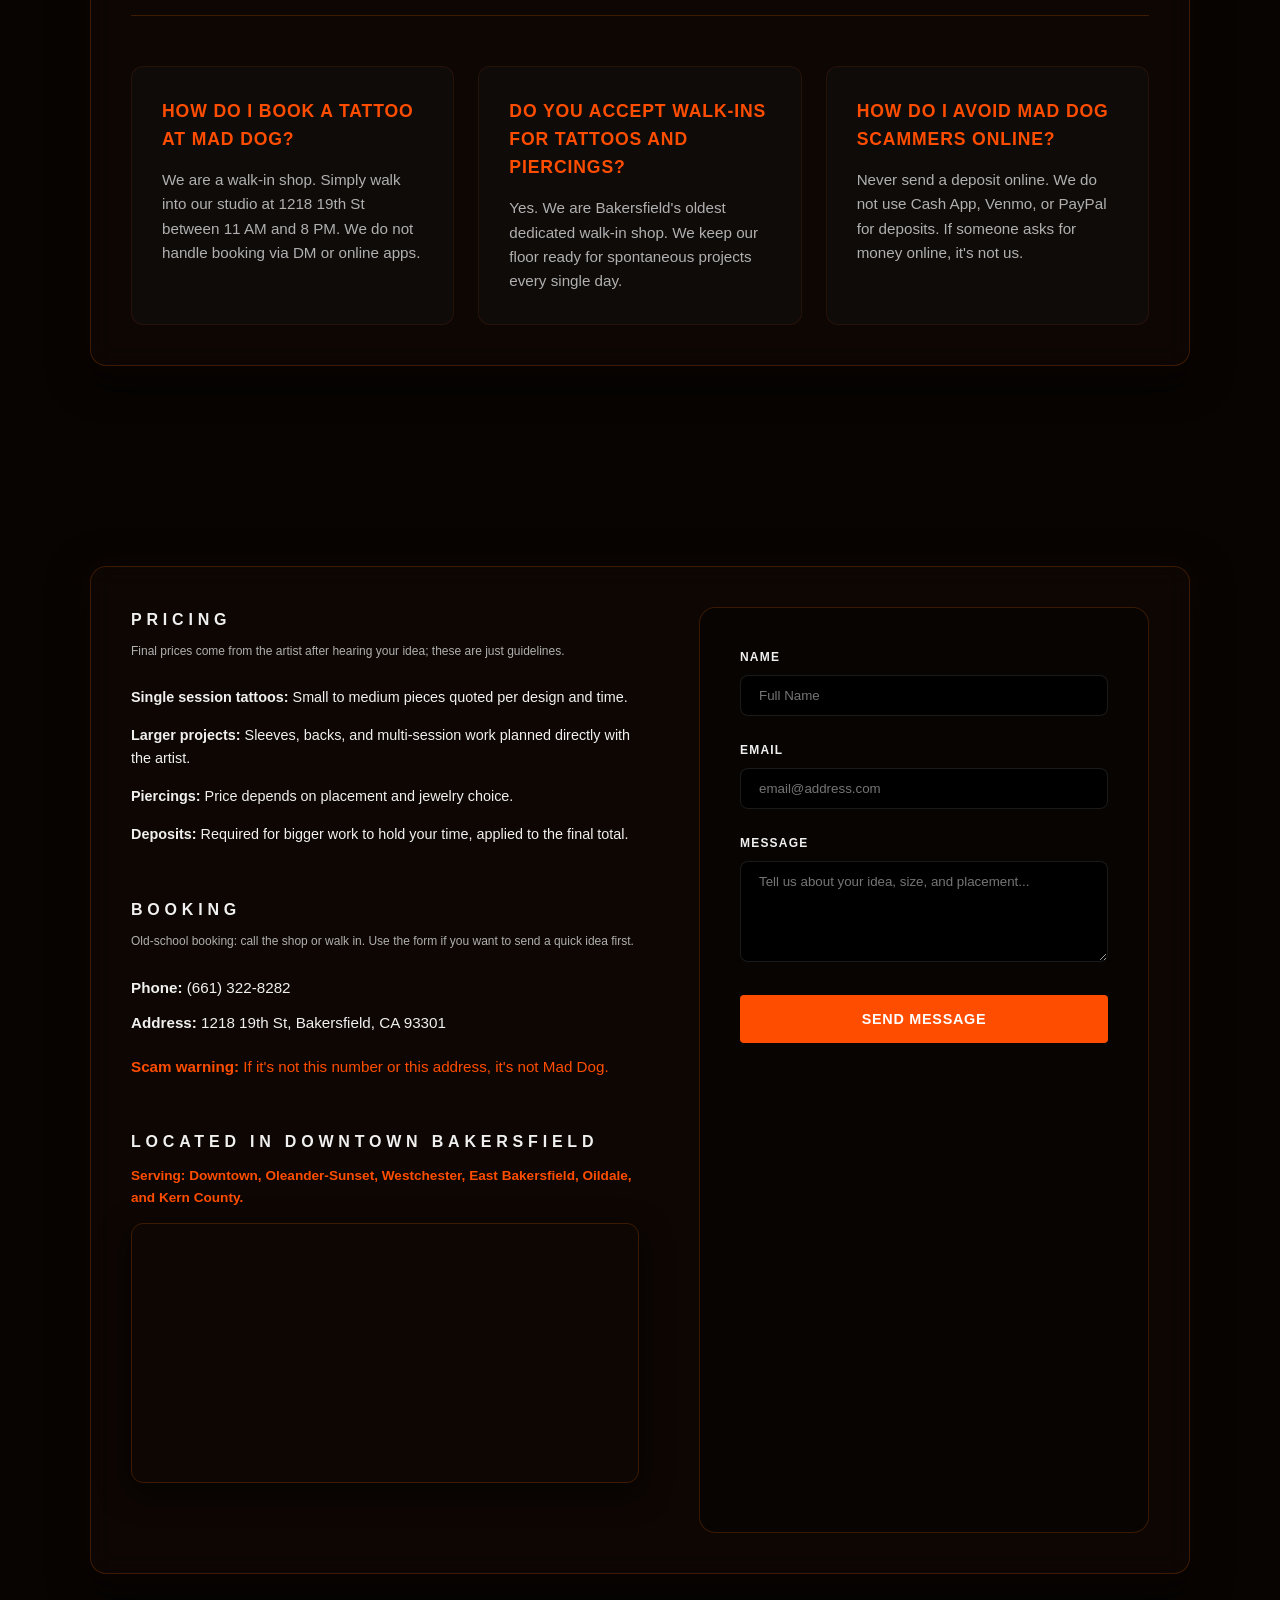
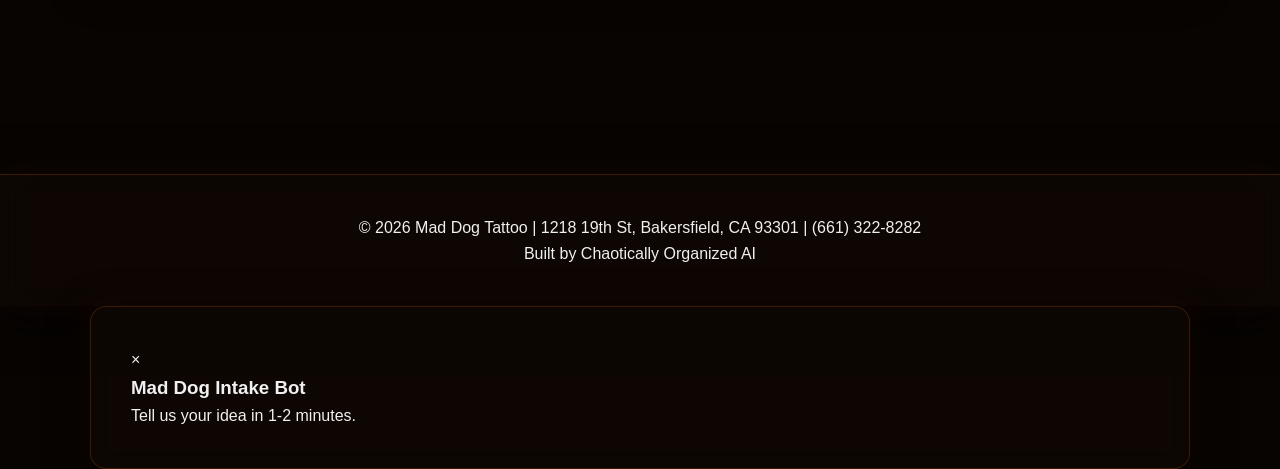
==== commit a25a01d0: "Revamped hero section with centered 'straight across' professional glow text. Updated Team section w" ====
--- a/index.html
+++ b/index.html
@@ -102,41 +102,27 @@
     </nav>
 
     <div class="background-overlay" style="background-image: url('maddoglogo.jpg');"></div>
-
     <header class="parallax-section" id="hero">
         <div class="frosted-glass hero-container">
             <div class="hero-main">
                 <div class="hero-badge">ESTABLISHED 1994 • BAKERSFIELD, CA</div>
-                <h1>Mad Dog Tattoo & Body Piercing – Bakersfield, CA</h1>
+                <h1 class="hero-glow-text">MAD DOG TATTOO & PIERCING</h1>
                 <p class="sub-line">
-                    Blackwork, Old School color, and body piercing in downtown Bakersfield. nearly 30 years as the city's oldest dedicated walk-in shop.
+                    The city's gold-standard since 1994. Black & Grey Realism, Elite Script, and Traditional American work. Handled with 30 years of Downtown Bakersfield history.
                 </p>
                 
-                <div class="hero-stats">
-                    <span class="stat-item"><span class="stars">★</span> 4.6 on Google - 500+ reviews</span>
-                    <span class="stat-item">1218 19th St, Bakersfield, CA 93301</span>
+                <div class="hero-status-row">
+                    <div class="status-box"><span>★ 4.6</span> 500+ Reviews</div>
+                    <div class="status-box">10 Artists / 2 Piercers</div>
+                    <div class="status-box">Downtown 19th Street</div>
                 </div>
                 
                 <div class="cta-row">
-                    <button class="btn btn-primary pulse-call" onclick="window.location.href='tel:6613228282'">CALL NOW</button>
+                    <button class="btn btn-primary pulse-call" onclick="window.location.href='tel:6613228282'">CALL THE SHOP</button>
                     <a href="#work" class="btn btn-secondary">SEE WORK</a>
                 </div>
                 
-                <p class="scam-notice"><strong>NO ONLINE DEPOSITS. NO DMs.</strong> To avoid scammers, stay off the apps. If you aren't at our shop at 1218 19th St, you aren't booking with Mad Dog.</p>
-            </div>
-
-            <div class="hero-side-card">
-                <div class="style-card">
-                    <span class="card-label">WHY PEOPLE CHOOSE US</span>
-                    <h3>The Gold Standard Since 1994</h3>
-                    <div class="tag-cloud">
-                        <span>500+ GOOGLE REVIEWS</span>
-                        <span>10 ARTISTS / 2 PIERCERS</span>
-                        <span>DOWNTOWN 19TH STREET</span>
-                        <span>ESTABLISHED 1994</span>
-                    </div>
-                    <p class="card-footer"><strong>Owner: Marc DeLeon</strong> keeps the history of Bakersfield ink alive on 19th Street. We out-survive trends.</p>
-                </div>
+                <p class="scam-notice"><strong>NO ONLINE DEPOSITS.</strong> We don't do DMs or Cash App. Book in person at 1218 19th St.</p>
             </div>
         </div>
     </header>
@@ -224,26 +210,49 @@
                     <h2>OUR TEAM</h2>
                     <p>The people behind the machines—artists and piercers who keep the chairs full.</p>
                 </div>
-                <div class="team-modern-grid">
-                    <div class="team-member">
-                        <h4>Marc DeLeon</h4>
-                        <p>Founder & Owner. The pioneer who established Mad Dog in '94. Ensures every piece of work meets the 30-year shop standard.</p>
-                    </div>
-                    <div class="team-member">
-                        <h4>Smitty</h4>
-                        <p>The Master of Realism. Known for high-impact black and grey stone-statue sleeves and hyper-realistic detail.</p>
-                    </div>
-                    <div class="team-member">
-                        <h4>Maidenfang</h4>
-                        <p>Custom Illustrative specialist. High-contrast designs that follow the body's natural flow.</p>
-                    </div>
-                    <div class="team-member">
-                        <h4>Jeff Steele</h4>
-                        <p>Veteran Specialist. Elite hyper-realistic animal portraits and traditional realism.</p>
-                    </div>
-                    <div class="team-placeholder">
-                        <p>Our floor also features dedicated body piercers and rotating guest artists. No appointments—just walk in and talk to the crew directly.</p>
-                    </div>
+                <div class="team-artist-grid">
+                    <a href="artists/marc-deleon-blackwork-bakersfield.html" class="artist-shot-card">
+                        <img src="artist_1_portrait_1773798904283.png" alt="Marc DeLeon">
+                        <div class="artist-shot-overlay">
+                            <h4>MARC DELEON</h4>
+                            <span>Owner / Head Artist</span>
+                        </div>
+                    </a>
+                    <a href="artists/marc-deleon-blackwork-bakersfield.html" class="artist-shot-card">
+                        <img src="artist_2_portrait_1773798919822.png" alt="Smitty">
+                        <div class="artist-shot-overlay">
+                            <h4>SMITTY</h4>
+                            <span>Master of Realism</span>
+                        </div>
+                    </a>
+                    <a href="artists/marc-deleon-blackwork-bakersfield.html" class="artist-shot-card">
+                        <img src="artist_3_portrait_1773798937248.png" alt="Maidenfang">
+                        <div class="artist-shot-overlay">
+                            <h4>MAIDENFANG</h4>
+                            <span>Custom Illustrative</span>
+                        </div>
+                    </a>
+                    <a href="artists/marc-deleon-blackwork-bakersfield.html" class="artist-shot-card">
+                        <img src="artist_4_portrait_1773798960322.png" alt="Jeff Steele">
+                        <div class="artist-shot-overlay">
+                            <h4>JEFF STEELE</h4>
+                            <span>Veteran Specialist</span>
+                        </div>
+                    </a>
+                    <a href="artists/marc-deleon-blackwork-bakersfield.html" class="artist-shot-card">
+                        <img src="artist_5_portrait_1773798974559.png" alt="Ashley R">
+                        <div class="artist-shot-overlay">
+                            <h4>ASHLEY R</h4>
+                            <span>Traditional & Color</span>
+                        </div>
+                    </a>
+                    <a href="artists/marc-deleon-blackwork-bakersfield.html" class="artist-shot-card">
+                        <img src="artist_6_portrait_1773798992813.png" alt="Rex K">
+                        <div class="artist-shot-overlay">
+                            <h4>REX K</h4>
+                            <span>Old School / Blackwork</span>
+                        </div>
+                    </a>
                 </div>
             </div>
         </section>
--- a/styles.css
+++ b/styles.css
@@ -120,16 +120,51 @@
 }
 
 .hero-container {
-    text-align: left; /* Aligning left as seen in some high-end layouts */
-    padding: 60px 40px;
-    display: grid;
-    grid-template-columns: 1fr 400px;
-    gap: 40px;
+    text-align: center;
+    padding: 100px 40px;
+    display: flex;
+    flex-direction: column;
     align-items: center;
+    justify-content: center;
+    gap: 30px;
+}
+
+.hero-main {
+    max-width: 900px;
+    display: flex;
+    flex-direction: column;
+    align-items: center;
+}
+
+.hero-status-row {
+    display: flex;
+    gap: 30px;
+    margin-bottom: 40px;
+    flex-wrap: wrap;
+    justify-content: center;
+}
+
+.status-box {
+    background: rgba(255, 77, 0, 0.05);
+    border: 1px solid rgba(255, 77, 0, 0.2);
+    padding: 12px 24px;
+    border-radius: 8px;
+    font-size: 0.85rem;
+    font-weight: 700;
+    letter-spacing: 0.05em;
+    color: var(--text-main);
+    display: flex;
+    align-items: center;
+    gap: 8px;
+}
+
+.status-box span {
+    color: var(--accent);
 }
 
 @media (max-width: 1024px) {
-    .hero-container { grid-template-columns: 1fr; text-align: center; }
+    .hero-container { padding: 80px 20px; }
+    .hero-status-row { gap: 15px; }
 }
 
 .hero-badge {
@@ -310,14 +345,31 @@
 }
 
 h1 {
-    font-size: clamp(3rem, 8vw, 5.5rem);
-    line-height: 1;
+    font-size: clamp(2.5rem, 6vw, 4.5rem);
+    line-height: 1.1;
     font-weight: 900;
-    margin-bottom: 15px;
+    margin-bottom: 25px;
     text-transform: uppercase;
     color: #fff;
-    letter-spacing: -0.02em;
-    filter: drop-shadow(0 0 10px rgba(255,255,255,0.1));
+    letter-spacing: -0.01em;
+}
+
+.hero-glow-text {
+    background: linear-gradient(to right, #fff 20%, var(--accent) 40%, var(--accent) 60%, #fff 80%);
+    background-size: 200% auto;
+    background-clip: text;
+    -webkit-background-clip: text;
+    -webkit-text-fill-color: transparent;
+    animation: shine 5s linear infinite;
+    text-shadow: 0 0 30px rgba(255, 77, 0, 0.2);
+    display: block;
+    width: 100%;
+}
+
+@keyframes shine {
+    to {
+        background-position: 200% center;
+    }
 }
 
 .tagline {
@@ -526,10 +578,72 @@
 }
 
 /* TEAM MODERN */
-.team-modern-grid {
+/* TEAM ARTIST GRID */
+.team-artist-grid {
     display: grid;
-    grid-template-columns: 1fr 1fr;
-    gap: 40px;
+    grid-template-columns: repeat(auto-fill, minmax(280px, 1fr));
+    gap: 30px;
+}
+
+.artist-shot-card {
+    position: relative;
+    aspect-ratio: 1/1;
+    border-radius: 12px;
+    overflow: hidden;
+    border: 1px solid var(--panel-border);
+    transition: all 0.4s cubic-bezier(0.175, 0.885, 0.32, 1.275);
+    display: block;
+    text-decoration: none;
+}
+
+.artist-shot-card img {
+    width: 100%;
+    height: 100%;
+    object-fit: cover;
+    filter: grayscale(0.5) contrast(1.1);
+    transition: transform 0.6s ease, filter 0.4s ease;
+}
+
+.artist-shot-card:hover {
+    transform: scale(1.03);
+    border-color: var(--accent);
+    box-shadow: var(--accent-glow);
+}
+
+.artist-shot-card:hover img {
+    transform: scale(1.1);
+    filter: grayscale(0) contrast(1.2);
+}
+
+.artist-shot-overlay {
+    position: absolute;
+    bottom: 0;
+    left: 0;
+    width: 100%;
+    padding: 25px;
+    background: linear-gradient(transparent, rgba(0,0,0,0.9));
+    transform: translateY(10px);
+    transition: transform 0.4s ease;
+}
+
+.artist-shot-card:hover .artist-shot-overlay {
+    transform: translateY(0);
+}
+
+.artist-shot-overlay h4 {
+    color: #fff;
+    font-size: 1.2rem;
+    font-weight: 900;
+    letter-spacing: 0.05em;
+    margin-bottom: 4px;
+}
+
+.artist-shot-overlay span {
+    color: var(--accent);
+    font-size: 0.75rem;
+    font-weight: 700;
+    text-transform: uppercase;
+    letter-spacing: 0.1em;
 }
 
 .team-member h4 {
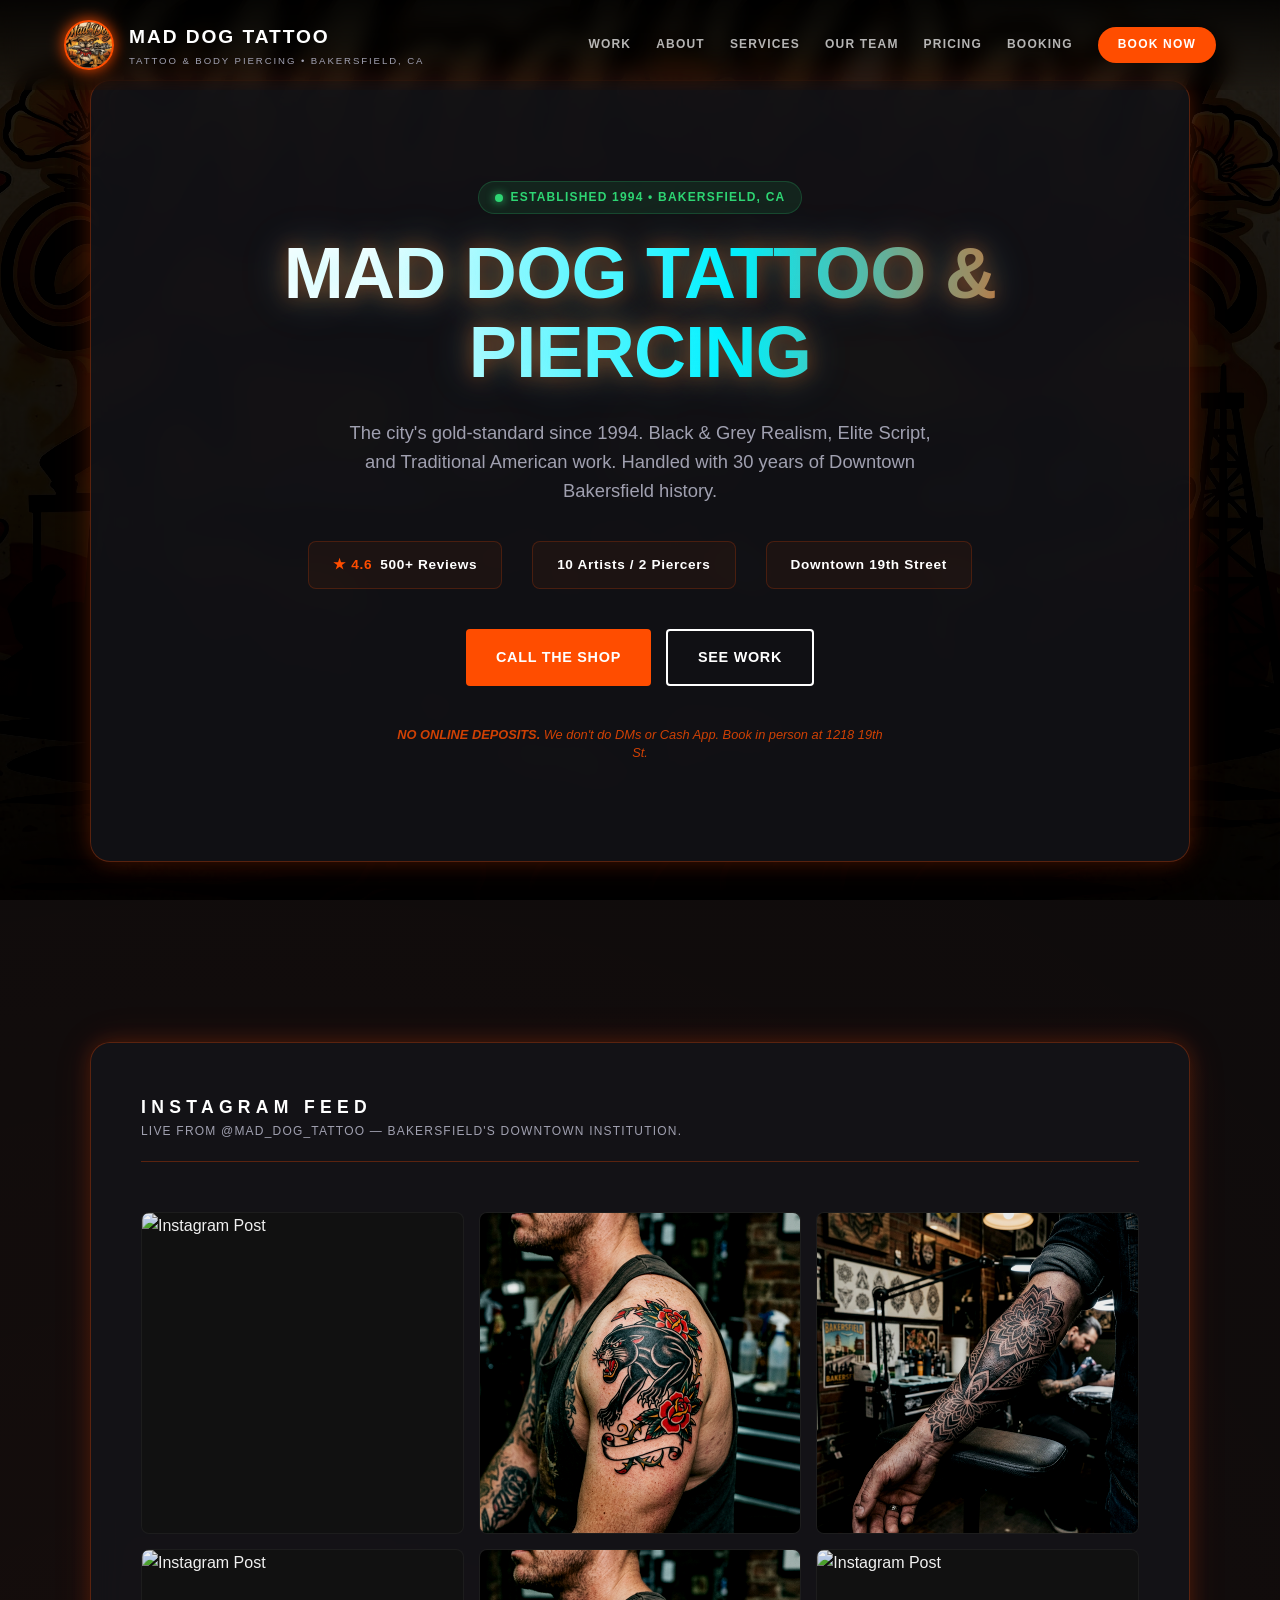
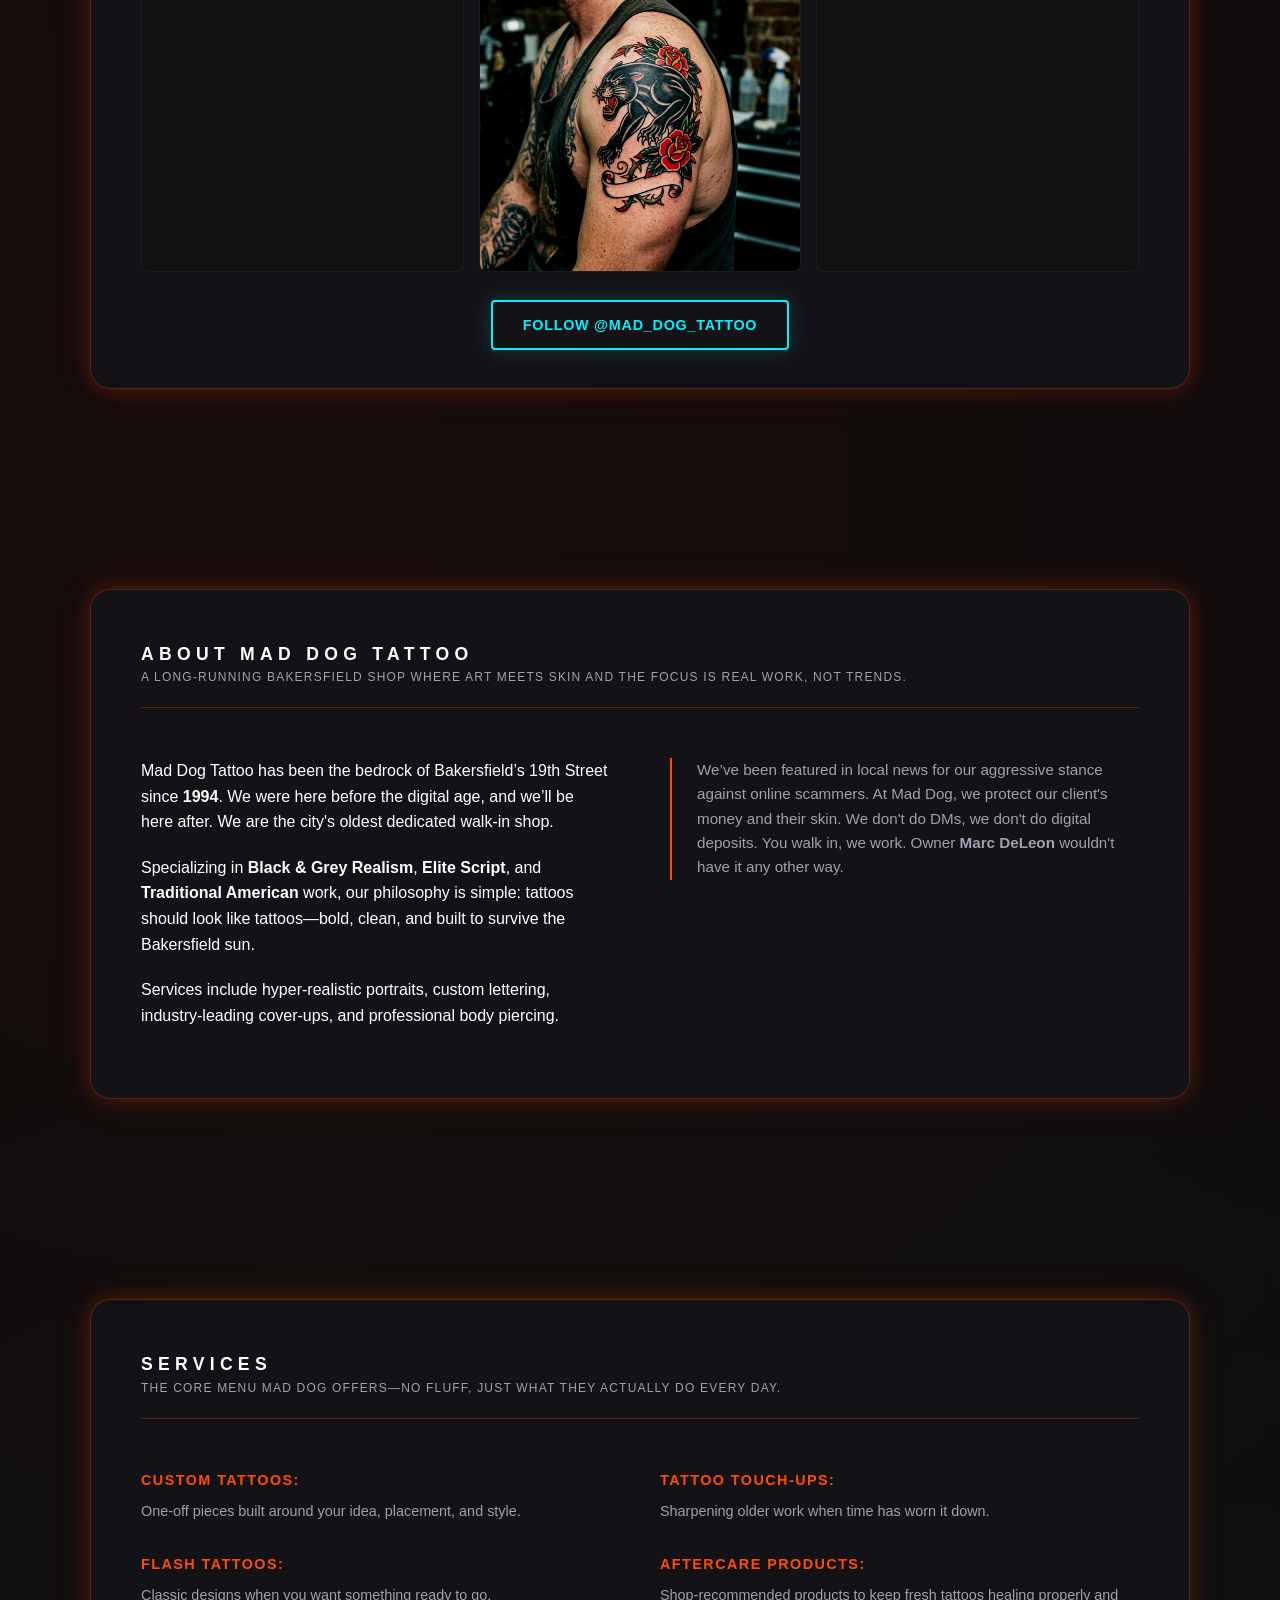
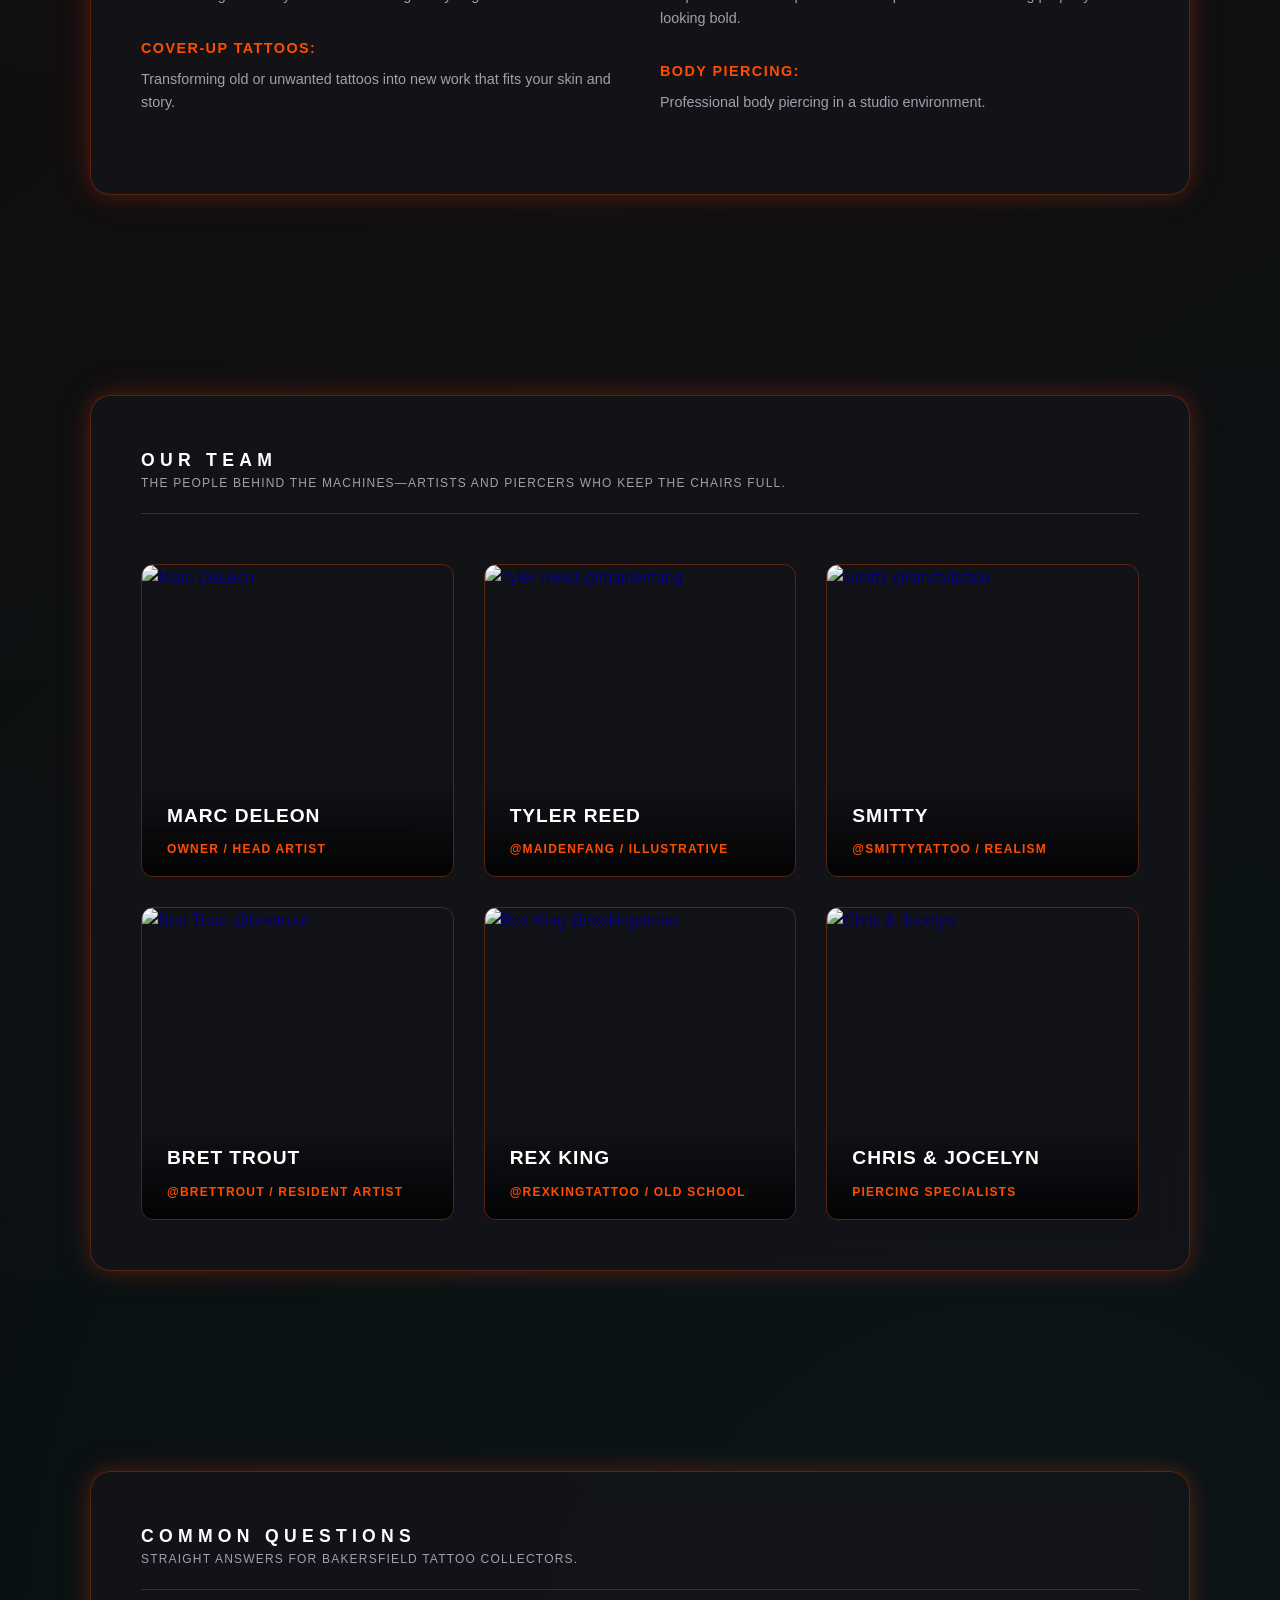
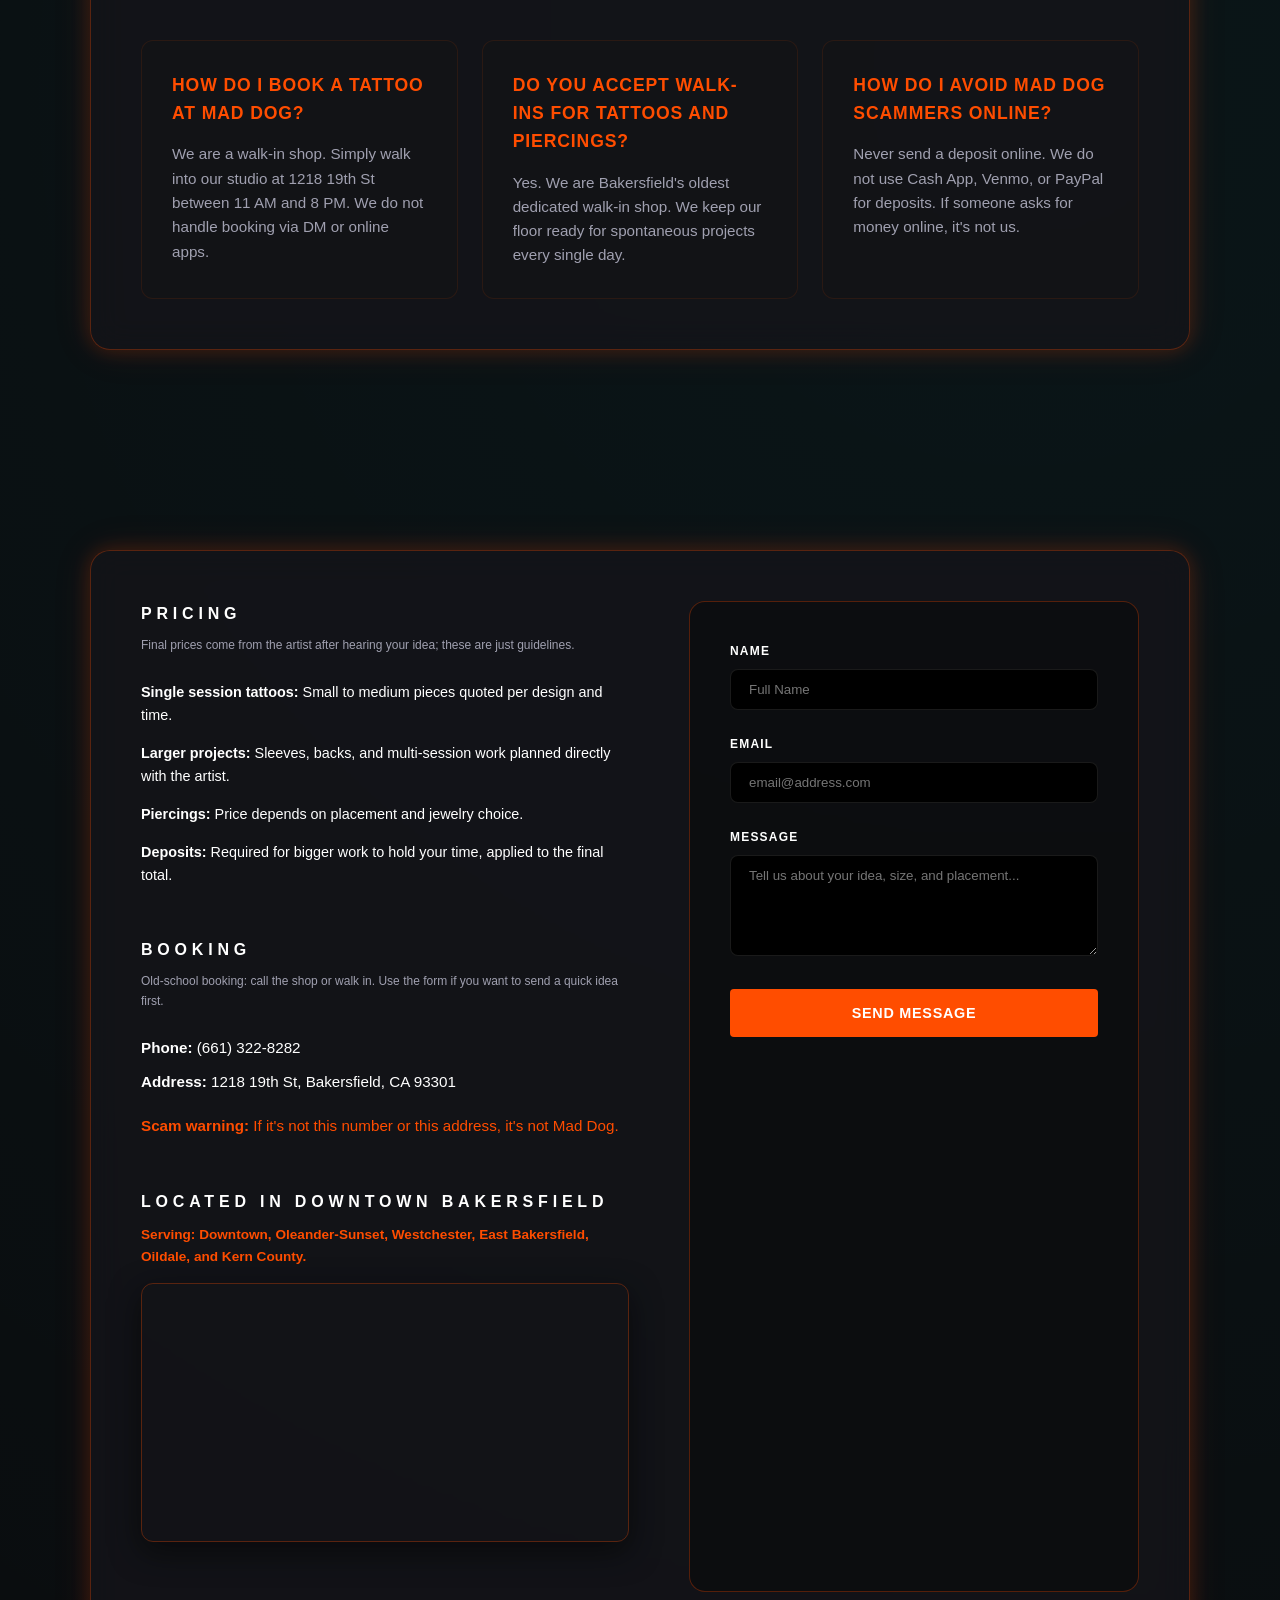
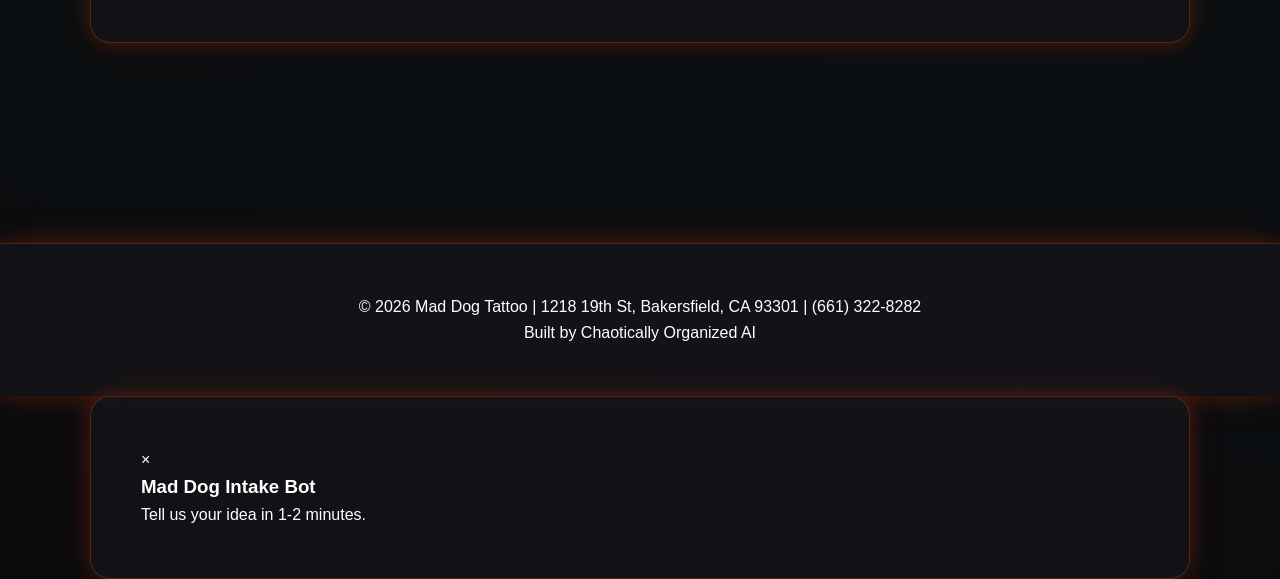
==== commit 11505c36: "Neon-Noir overhaul: Transitioned to a more vibrant neon aesthetic. Replaced manual portfolio with st" ====
--- a/index.html
+++ b/index.html
@@ -127,21 +127,30 @@
         </div>
     </header>
 
+    <!-- INSTAGRAM FEED OVERRIDE -->
+    <section id="work" class="parallax-section">
+        <div class="frosted-glass panel">
+            <div class="panel-header">
+                <h2>INSTAGRAM FEED</h2>
+                <p>Live from @mad_dog_tattoo — Bakersfield's Downtown Institution.</p>
+            </div>
+            
+            <div class="instagram-grid">
+                <div class="insta-item"><img src="smitty_realism_tattoo_sample_1773736157740.png" alt="Instagram Post"></div>
+                <div class="insta-item"><img src="oldschool_tattoo_sample_1773729168004.png" alt="Instagram Post"></div>
+                <div class="insta-item"><img src="blackwork_tattoo_sample_1773729152613.png" alt="Instagram Post"></div>
+                <div class="insta-item"><img src="jeff_steele_dog_portrait_tattoo_1773736172385.png" alt="Instagram Post"></div>
+                <div class="insta-item"><img src="oldschool_tattoo_sample_1773729168004.png" alt="Instagram Post"></div>
+                <div class="insta-item"><img src="maddog_neon_storefront_1773736190623.png" alt="Instagram Post"></div>
+            </div>
+
+            <div class="insta-cta">
+                <a href="https://www.instagram.com/mad_dog_tattoo/" target="_blank" class="btn btn-secondary neon-btn">FOLLOW @MAD_DOG_TATTOO</a>
+            </div>
+        </div>
+    </section>
+
     <main>
-        <!-- WORK SECTION -->
-        <section id="work" class="parallax-section">
-            <div class="frosted-glass panel">
-                <div class="panel-header">
-                    <h2>WORK</h2>
-                    <p>Blackwork, Old School, cover ups, and piercings that keep Bakersfield coming back.</p>
-                </div>
-                
-                <div class="gallery-grid" id="portfolio-grid">
-                    <!-- Cards will be populated here with new styling -->
-                </div>
-            </div>
-        </section>
-
         <!-- ABOUT SECTION -->
         <section id="about" class="parallax-section">
             <div class="frosted-glass panel">
@@ -219,38 +228,38 @@
                         </div>
                     </a>
                     <a href="artists/marc-deleon-blackwork-bakersfield.html" class="artist-shot-card">
-                        <img src="artist_2_portrait_1773798919822.png" alt="Smitty">
+                        <img src="artist_2_portrait_1773798919822.png" alt="Tyler Reed @maidenfang">
+                        <div class="artist-shot-overlay">
+                            <h4>TYLER REED</h4>
+                            <span>@maidenfang / Illustrative</span>
+                        </div>
+                    </a>
+                    <a href="artists/marc-deleon-blackwork-bakersfield.html" class="artist-shot-card">
+                        <img src="artist_3_portrait_1773798937248.png" alt="Smitty @smittytattoo">
                         <div class="artist-shot-overlay">
                             <h4>SMITTY</h4>
-                            <span>Master of Realism</span>
-                        </div>
-                    </a>
-                    <a href="artists/marc-deleon-blackwork-bakersfield.html" class="artist-shot-card">
-                        <img src="artist_3_portrait_1773798937248.png" alt="Maidenfang">
-                        <div class="artist-shot-overlay">
-                            <h4>MAIDENFANG</h4>
-                            <span>Custom Illustrative</span>
-                        </div>
-                    </a>
-                    <a href="artists/marc-deleon-blackwork-bakersfield.html" class="artist-shot-card">
-                        <img src="artist_4_portrait_1773798960322.png" alt="Jeff Steele">
-                        <div class="artist-shot-overlay">
-                            <h4>JEFF STEELE</h4>
-                            <span>Veteran Specialist</span>
-                        </div>
-                    </a>
-                    <a href="artists/marc-deleon-blackwork-bakersfield.html" class="artist-shot-card">
-                        <img src="artist_5_portrait_1773798974559.png" alt="Ashley R">
-                        <div class="artist-shot-overlay">
-                            <h4>ASHLEY R</h4>
-                            <span>Traditional & Color</span>
-                        </div>
-                    </a>
-                    <a href="artists/marc-deleon-blackwork-bakersfield.html" class="artist-shot-card">
-                        <img src="artist_6_portrait_1773798992813.png" alt="Rex K">
-                        <div class="artist-shot-overlay">
-                            <h4>REX K</h4>
-                            <span>Old School / Blackwork</span>
+                            <span>@smittytattoo / Realism</span>
+                        </div>
+                    </a>
+                    <a href="artists/marc-deleon-blackwork-bakersfield.html" class="artist-shot-card">
+                        <img src="artist_4_portrait_1773798960322.png" alt="Bret Trout @brettrout">
+                        <div class="artist-shot-overlay">
+                            <h4>BRET TROUT</h4>
+                            <span>@brettrout / Resident Artist</span>
+                        </div>
+                    </a>
+                    <a href="artists/marc-deleon-blackwork-bakersfield.html" class="artist-shot-card">
+                        <img src="artist_5_portrait_1773798974559.png" alt="Rex King @rexkingtattoo">
+                        <div class="artist-shot-overlay">
+                            <h4>REX KING</h4>
+                            <span>@rexkingtattoo / Old School</span>
+                        </div>
+                    </a>
+                    <a href="artists/marc-deleon-blackwork-bakersfield.html" class="artist-shot-card">
+                        <img src="artist_6_portrait_1773798992813.png" alt="Chris & Jocelyn">
+                        <div class="artist-shot-overlay">
+                            <h4>CHRIS & JOCELYN</h4>
+                            <span>Piercing Specialists</span>
                         </div>
                     </a>
                 </div>
--- a/styles.css
+++ b/styles.css
@@ -1,14 +1,15 @@
 :root {
-    --bg-dark: #070402;
-    --text-main: #f0f0f0;
-    --text-muted: #b0b0b0;
-    --accent: #ff4d00; /* Sunset Orange-Red */
-    --accent-hover: #ff7b00;
-    --panel-bg: rgba(15, 8, 4, 0.85); /* Deep brown/black */
-    --panel-border: rgba(255, 110, 0, 0.2);
-    --glass-blur: 12px;
-    --shadow-depth: 0 10px 40px rgba(0,0,0,0.8);
-    --accent-glow: 0 0 20px rgba(255, 77, 0, 0.3);
+    --bg-dark: #0a0a0c; /* Deep Charcoal-Blue */
+    --text-main: #ffffff;
+    --text-muted: #a0a0b0;
+    --accent: #ff4d00; /* Neon Orange */
+    --accent-glow: #ff7b00;
+    --neon-cyan: #00f2ff;
+    --panel-bg: rgba(20, 20, 25, 0.8);
+    --panel-border: rgba(255, 77, 0, 0.3);
+    --glass-blur: 16px;
+    --shadow-neon: 0 0 20px rgba(255, 77, 0, 0.2), 0 0 40px rgba(255, 77, 0, 0.1);
+    --shadow-cyan: 0 0 20px rgba(0, 242, 255, 0.2);
 }
 
 * {
@@ -20,6 +21,9 @@
 body {
     font-family: 'Outfit', 'Inter', sans-serif;
     background-color: var(--bg-dark);
+    background-image: 
+        radial-gradient(circle at 20% 30%, rgba(255, 77, 0, 0.05) 0%, transparent 50%),
+        radial-gradient(circle at 80% 70%, rgba(0, 242, 255, 0.05) 0%, transparent 50%);
     color: var(--text-main);
     line-height: 1.6;
     overflow-x: hidden;
@@ -101,16 +105,17 @@
     backdrop-filter: blur(var(--glass-blur));
     -webkit-backdrop-filter: blur(var(--glass-blur));
     border: 1px solid var(--panel-border);
-    border-radius: 16px;
-    padding: 40px;
-    box-shadow: 0 0 30px rgba(255, 77, 0, 0.05), var(--shadow-depth);
-    transition: transform 0.2s ease-out, box-shadow 0.3s ease;
+    border-radius: 20px;
+    padding: 50px;
+    box-shadow: var(--shadow-neon);
+    transition: transform 0.3s cubic-bezier(0.175, 0.885, 0.32, 1.275), box-shadow 0.3s ease;
     max-width: 1100px;
     width: 100%;
 }
 
 .frosted-glass:hover {
-    box-shadow: 0 0 40px rgba(255, 77, 0, 0.1), var(--shadow-depth);
+    box-shadow: 0 0 50px rgba(255, 77, 0, 0.3);
+    border-color: var(--accent);
 }
 
 /* HERO SECTION */
@@ -355,15 +360,16 @@
 }
 
 .hero-glow-text {
-    background: linear-gradient(to right, #fff 20%, var(--accent) 40%, var(--accent) 60%, #fff 80%);
+    background: linear-gradient(to right, #fff 10%, var(--neon-cyan) 30%, var(--accent) 50%, var(--neon-cyan) 70%, #fff 90%);
     background-size: 200% auto;
     background-clip: text;
     -webkit-background-clip: text;
     -webkit-text-fill-color: transparent;
-    animation: shine 5s linear infinite;
-    text-shadow: 0 0 30px rgba(255, 77, 0, 0.2);
+    animation: shine 4s linear infinite;
+    text-shadow: 0 0 40px rgba(0, 242, 255, 0.3);
     display: block;
     width: 100%;
+    filter: drop-shadow(0 0 10px rgba(255, 77, 0, 0.5));
 }
 
 @keyframes shine {
@@ -495,42 +501,64 @@
     letter-spacing: 0.1em;
 }
 
-/* GALLERY / WORK */
-.gallery-grid {
+/* INSTAGRAM GRID */
+.instagram-grid {
     display: grid;
-    grid-template-columns: repeat(auto-fill, minmax(300px, 1fr));
-    gap: 30px;
+    grid-template-columns: repeat(3, 1fr);
+    gap: 15px;
     margin-top: 30px;
 }
 
-.gallery-item {
-    aspect-ratio: 4/5;
+.insta-item {
+    aspect-ratio: 1/1;
     background: #111;
-    border-radius: 12px;
+    border-radius: 8px;
     overflow: hidden;
-    position: relative;
-    border: 1px solid var(--panel-border);
-    transition: all 0.4s ease;
-}
-
-.gallery-item:hover {
-    transform: scale(1.02);
-    border-color: var(--accent);
-}
-
-.item-overlay {
-    position: absolute;
-    bottom: 0;
-    left: 0;
-    width: 100%;
-    padding: 30px;
-    background: linear-gradient(transparent, #000);
-    opacity: 0;
-    transition: opacity 0.3s;
-}
-
-.gallery-item:hover .item-overlay {
-    opacity: 1;
+    border: 1px solid rgba(255,255,255,0.05);
+    transition: all 0.3s ease;
+}
+
+.insta-item img {
+    width: 100%;
+    height: 100%;
+    object-fit: cover;
+    filter: brightness(0.9) contrast(1.1);
+    transition: transform 0.5s ease, filter 0.3s ease;
+}
+
+.insta-item:hover {
+    border-color: var(--neon-cyan);
+    box-shadow: var(--shadow-cyan);
+    transform: translateY(-5px);
+}
+
+.insta-item:hover img {
+    transform: scale(1.1);
+    filter: brightness(1.1) contrast(1.2);
+}
+
+.insta-cta {
+    margin-top: 40px;
+    text-align: center;
+}
+
+.neon-btn {
+    border: 2px solid var(--neon-cyan);
+    color: var(--neon-cyan);
+    box-shadow: var(--shadow-cyan);
+    transition: all 0.3s ease;
+}
+
+.neon-btn:hover {
+    background: var(--neon-cyan);
+    color: #000;
+    box-shadow: 0 0 30px var(--neon-cyan);
+}
+
+@media (max-width: 600px) {
+    .instagram-grid {
+        grid-template-columns: repeat(2, 1fr);
+    }
 }
 
 /* ABOUT NEW */
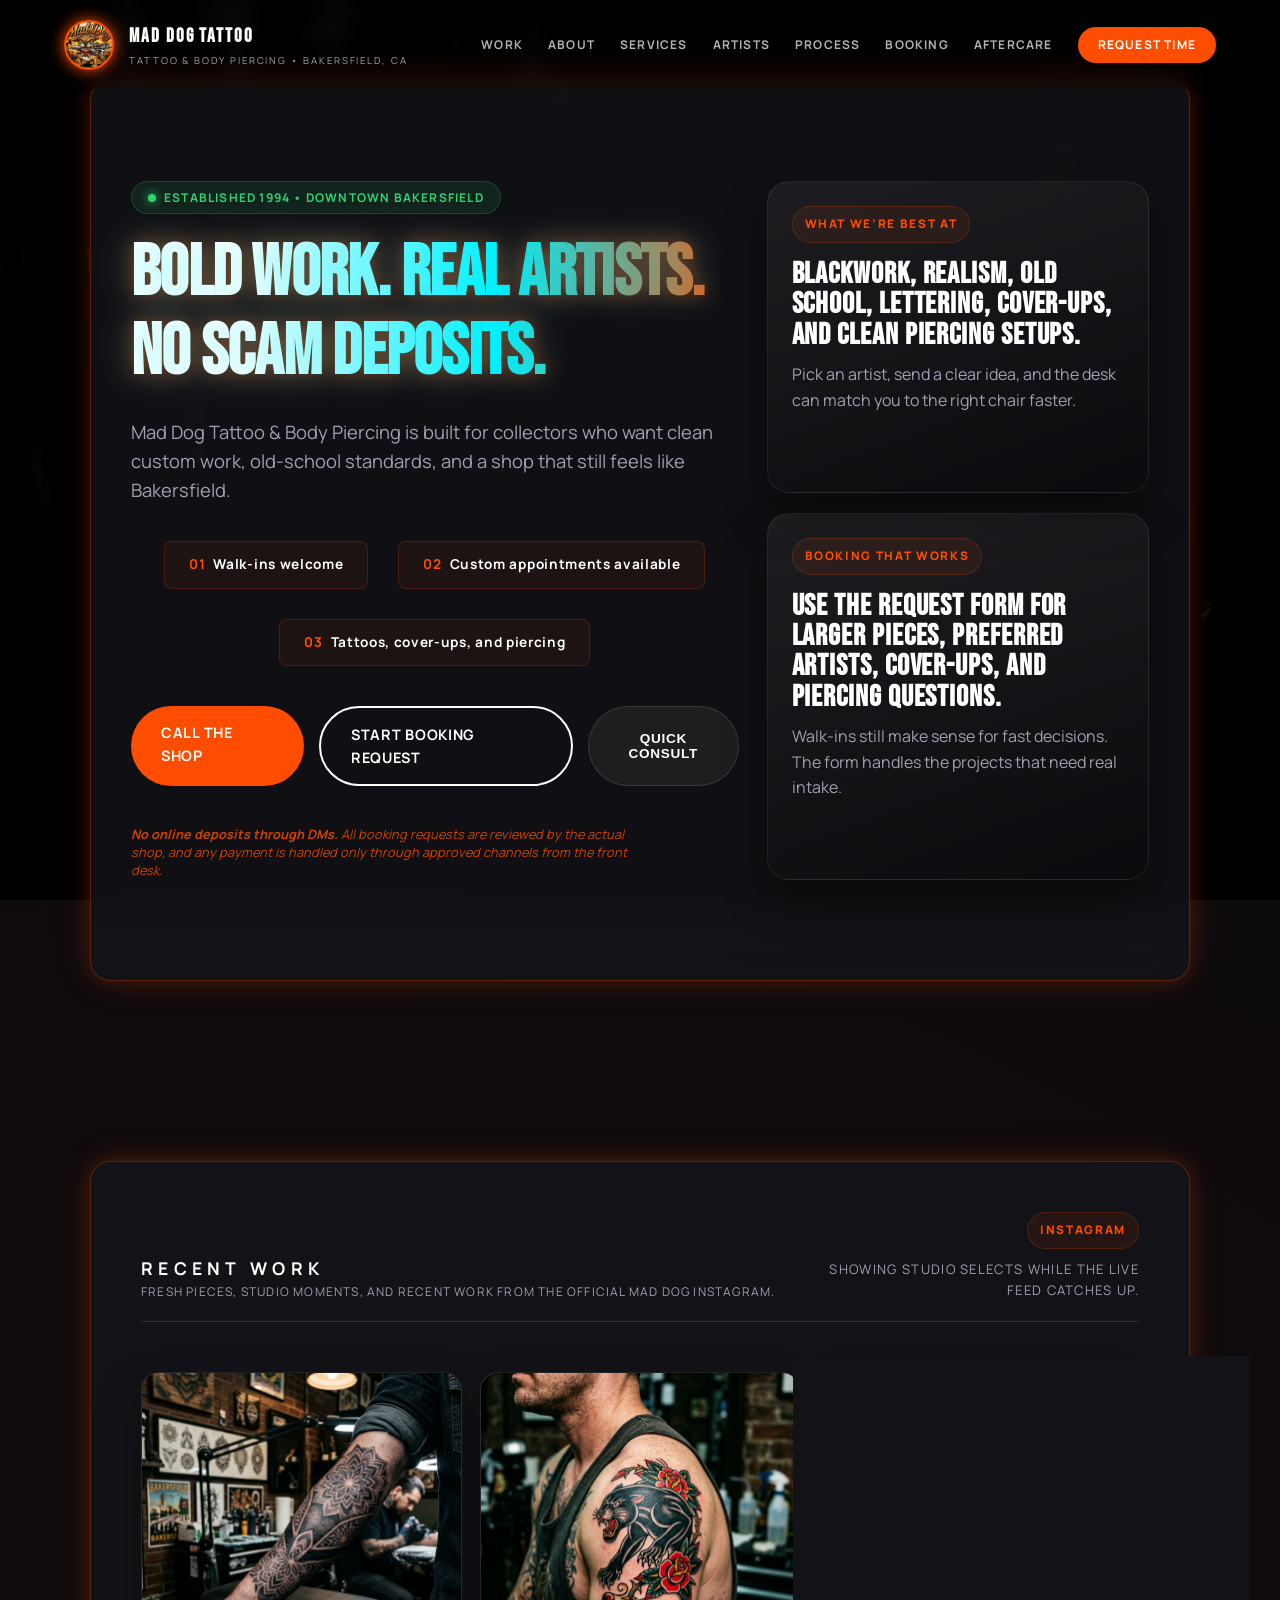
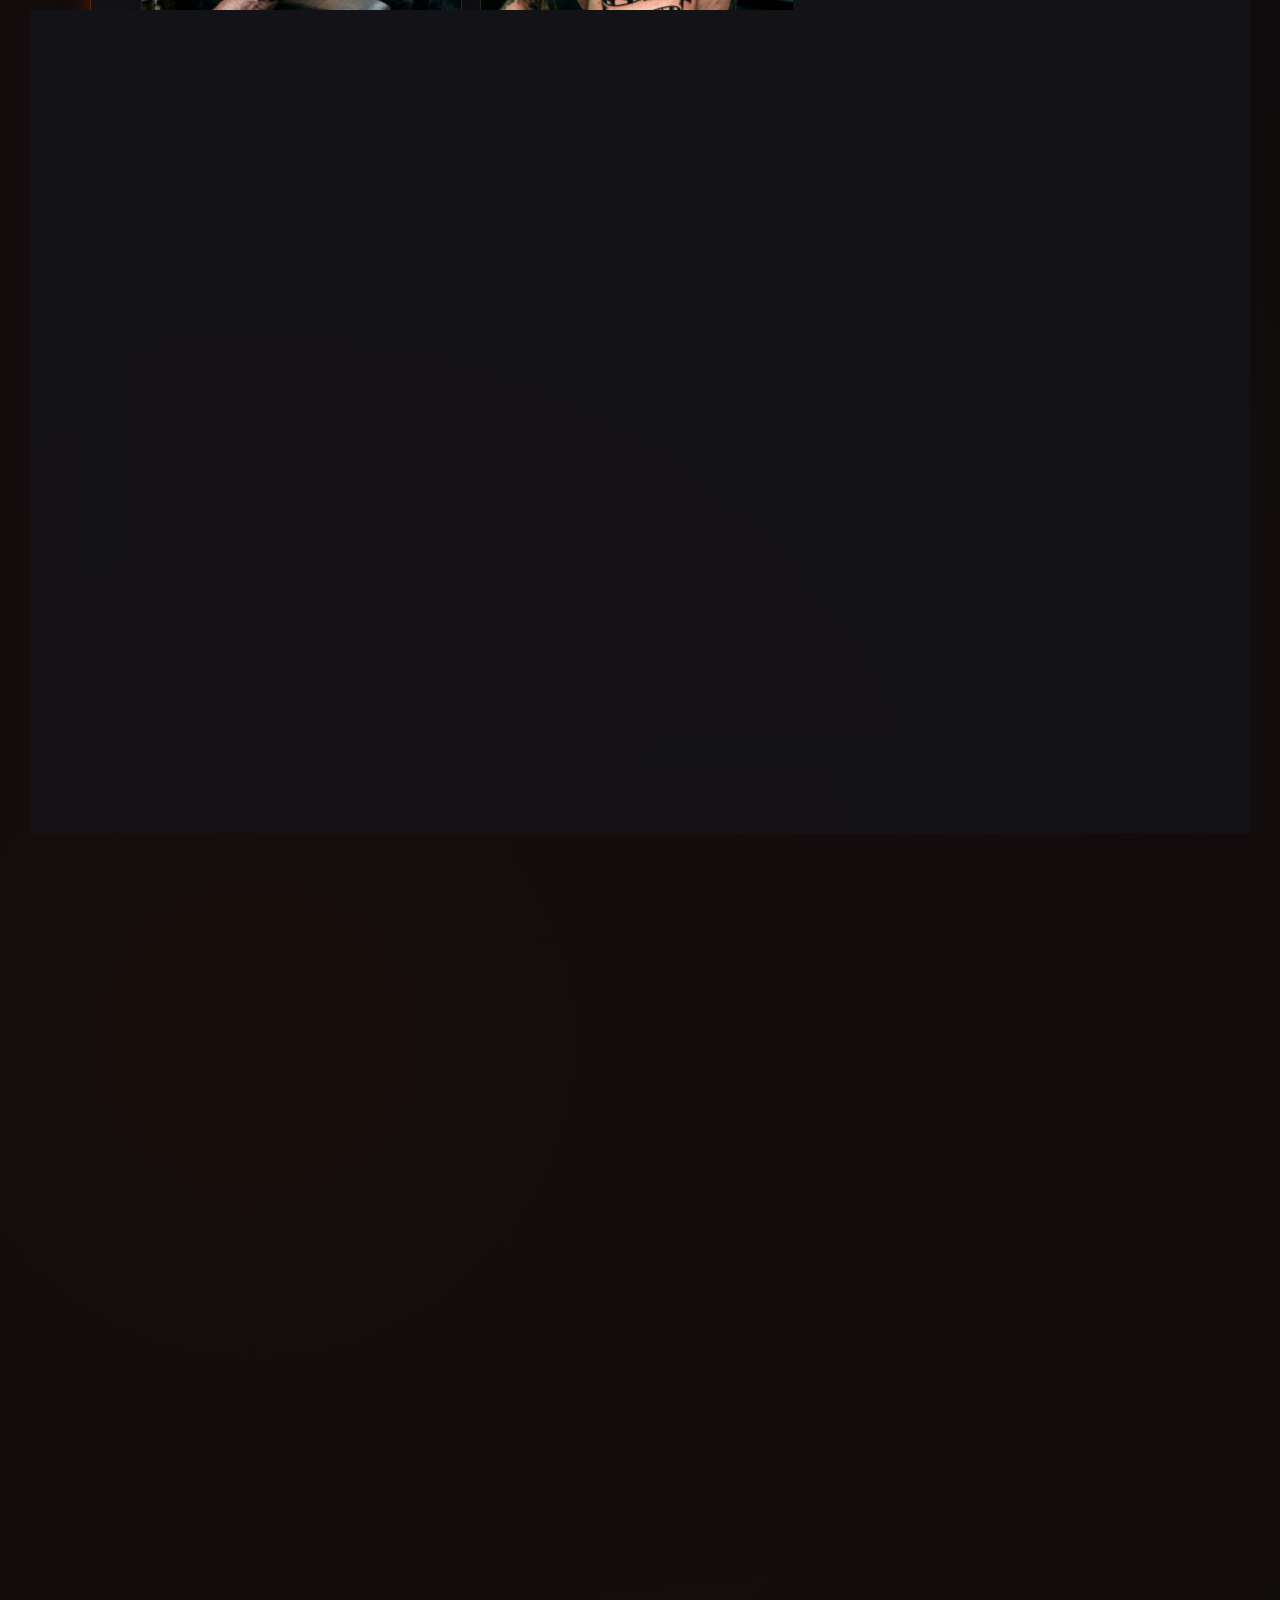
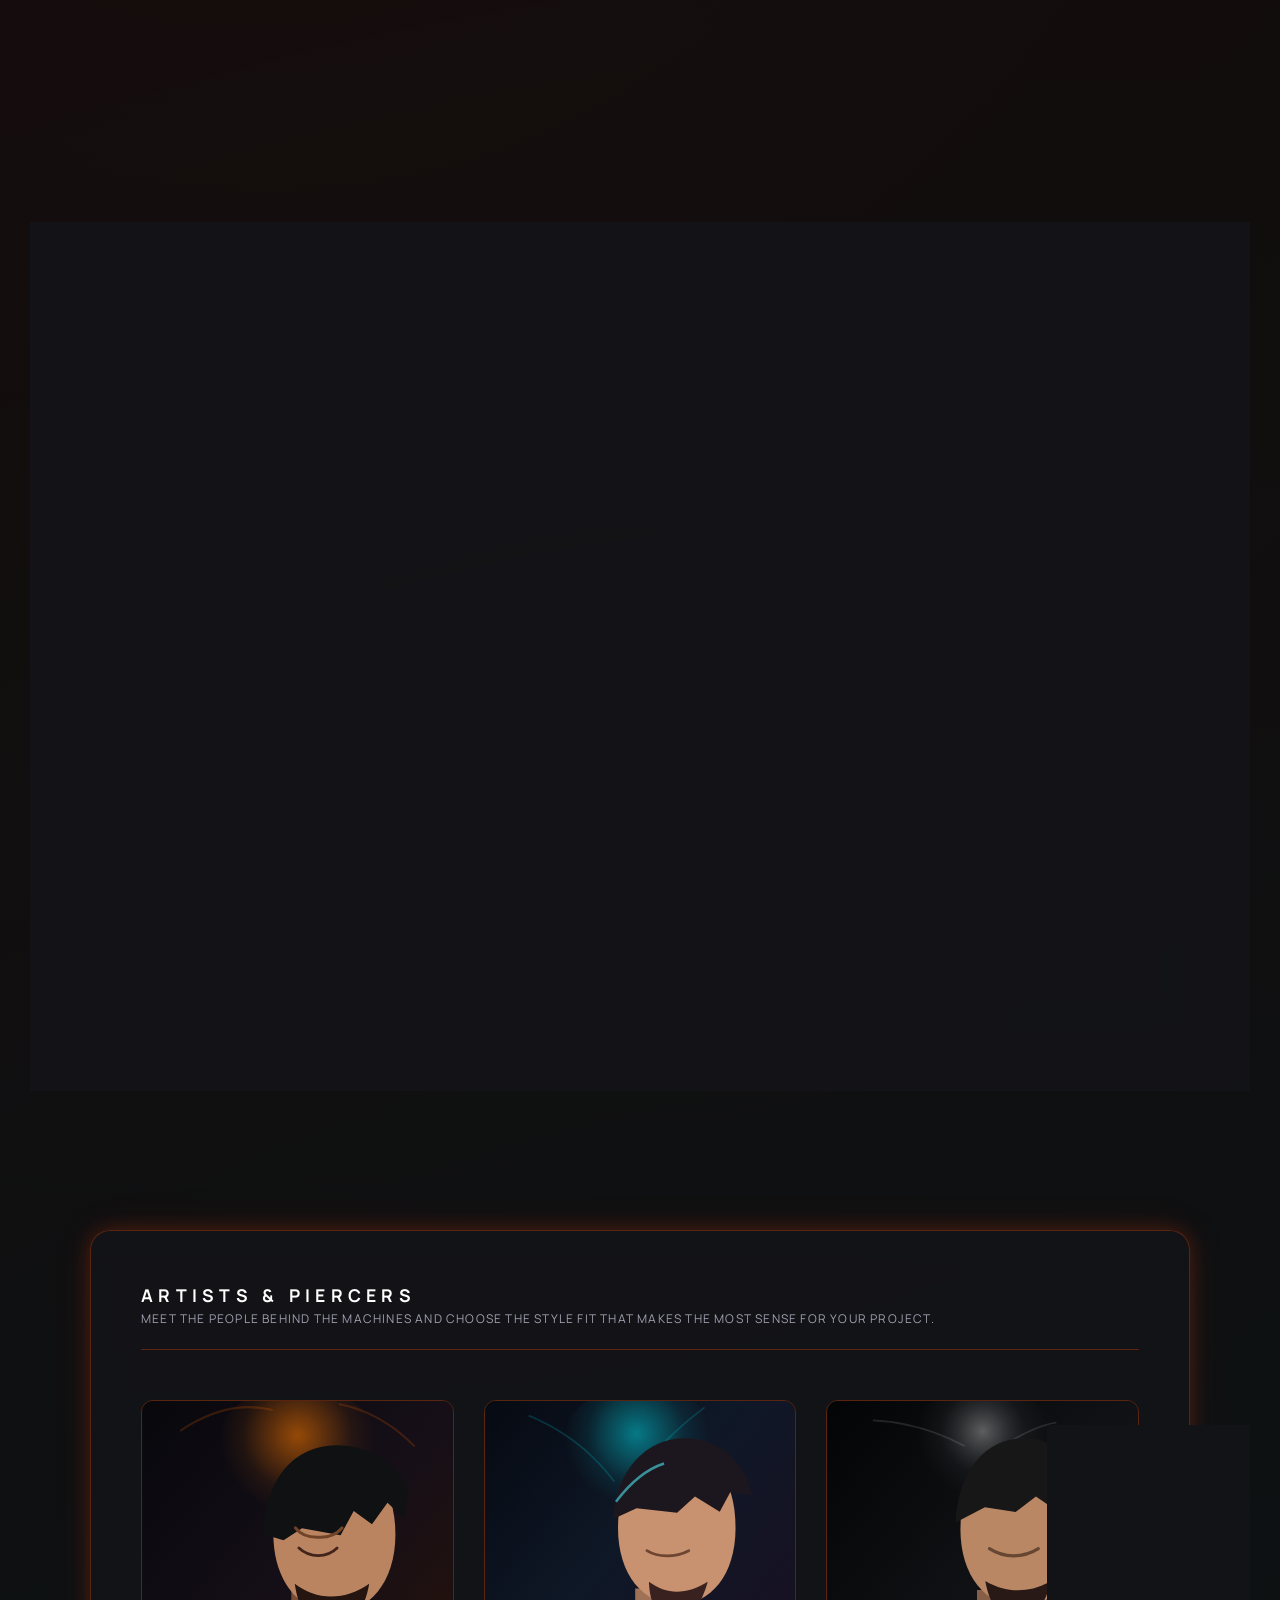
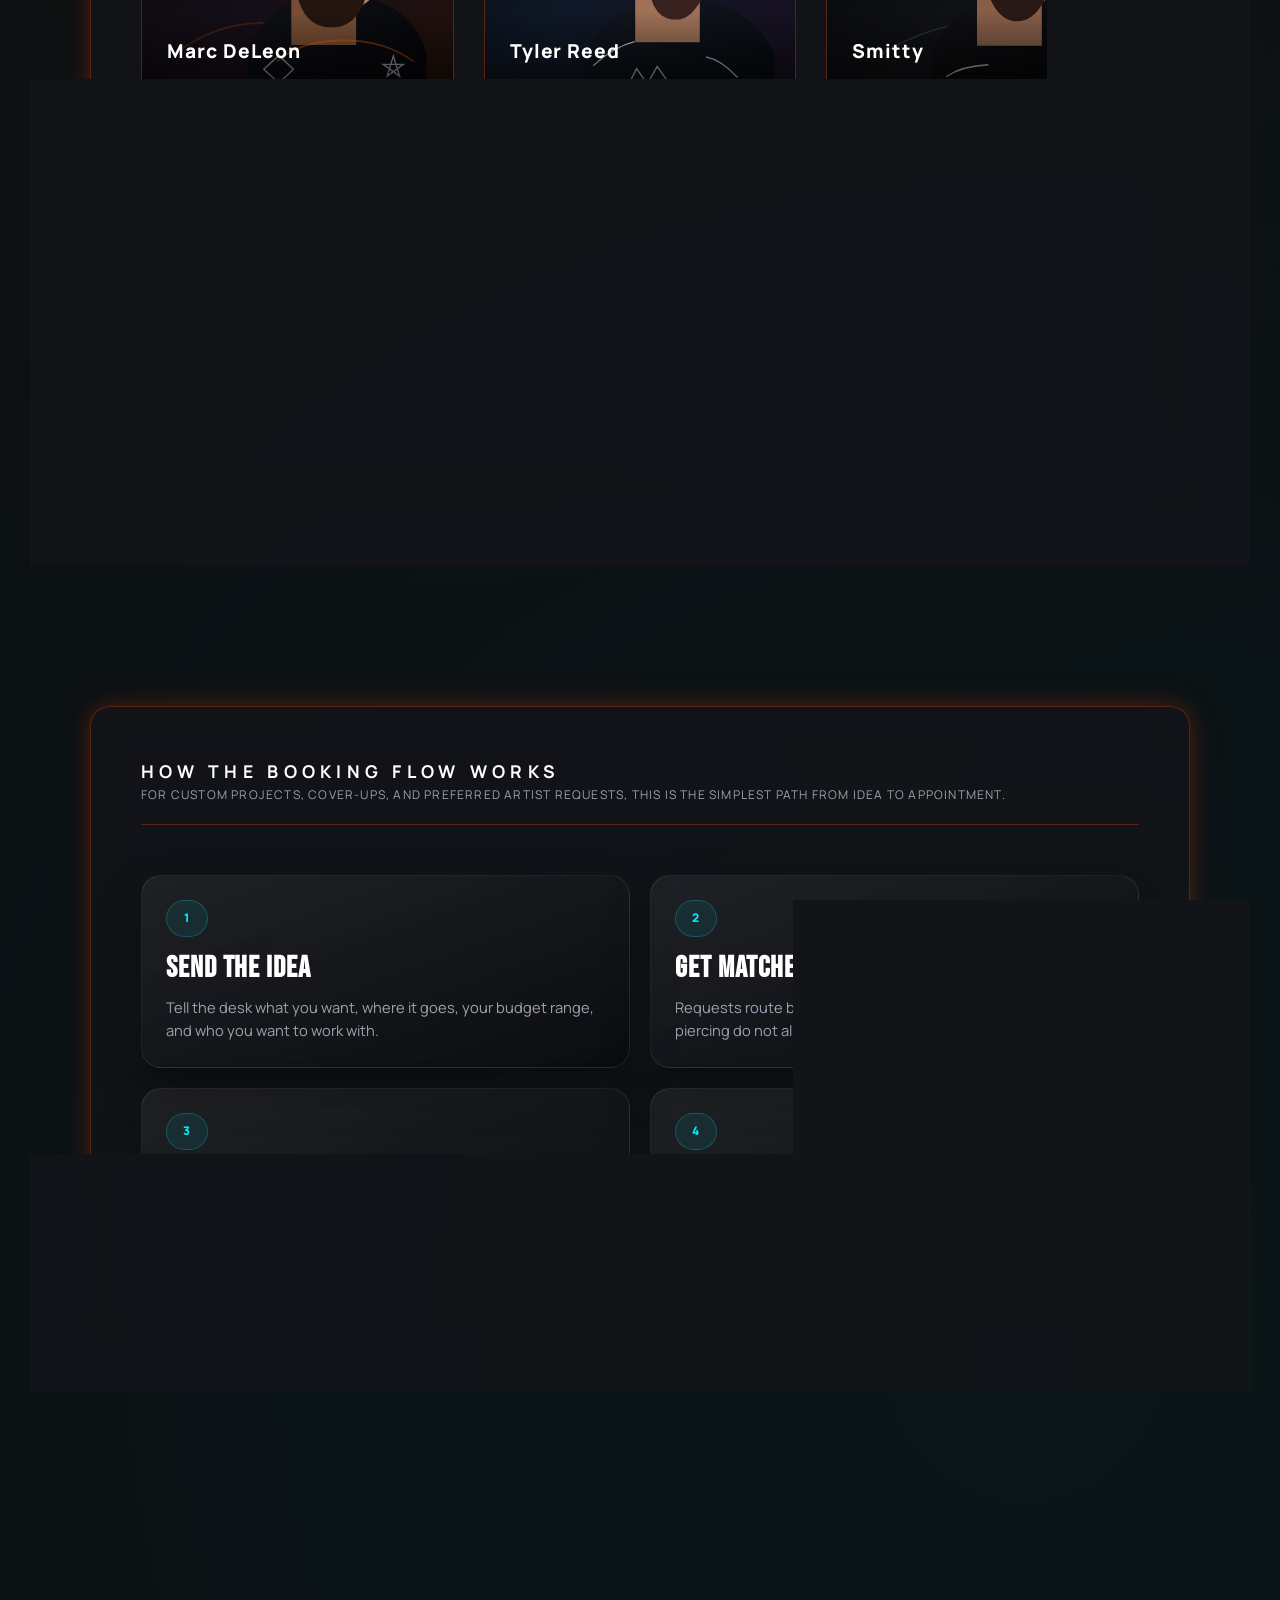
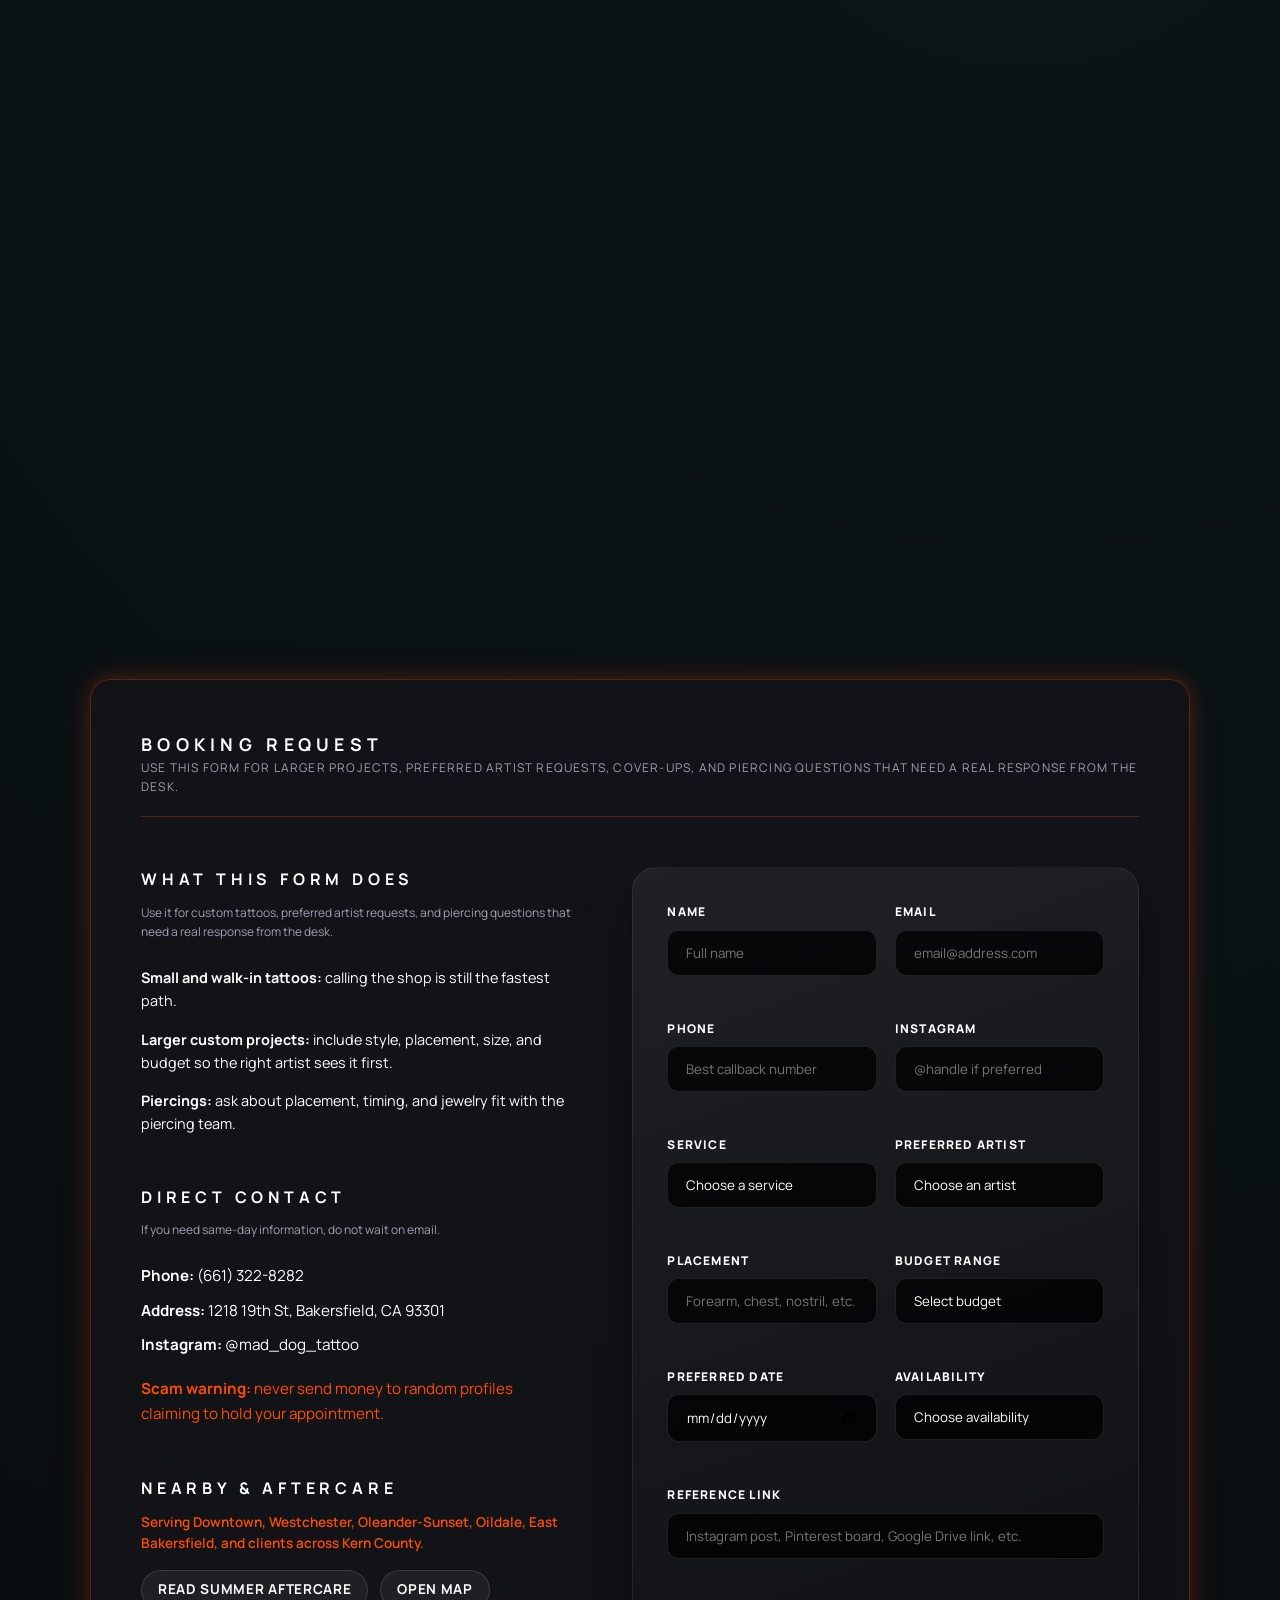
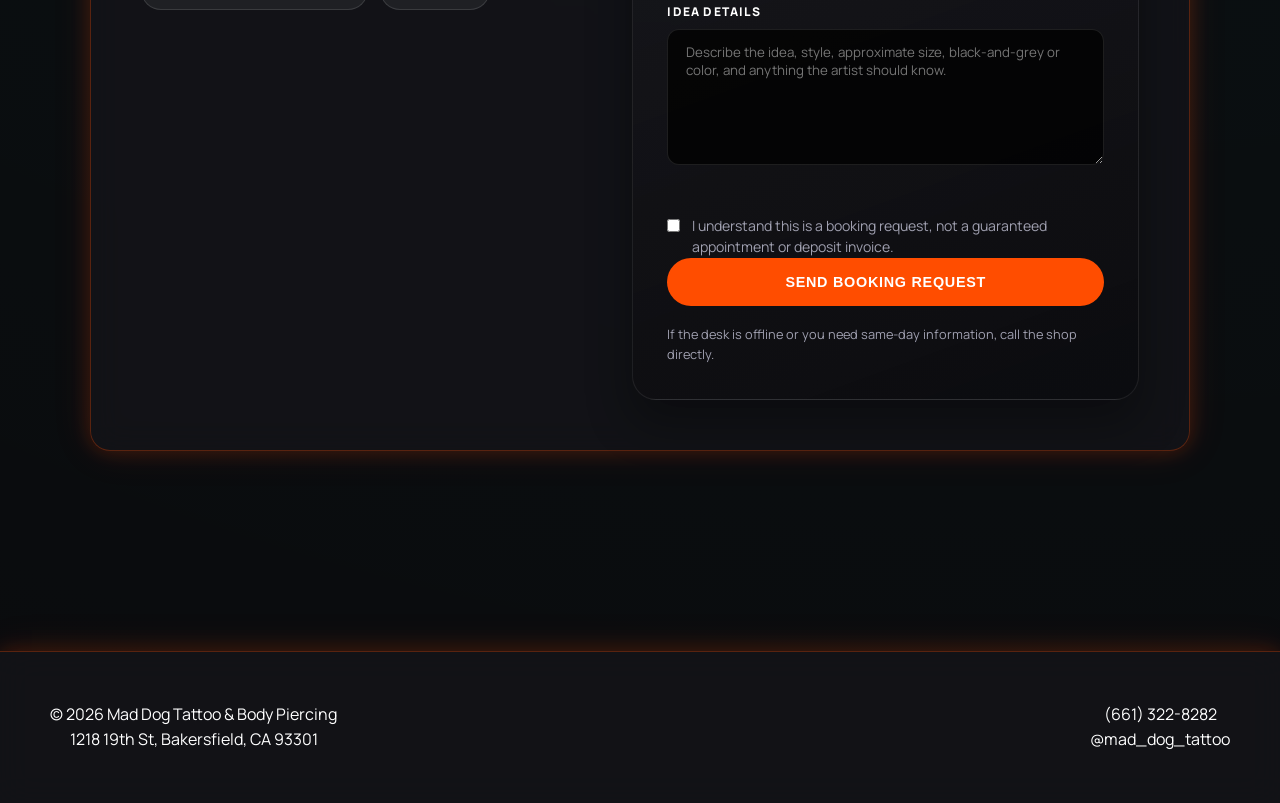
==== commit 3eb951eb: "Launch-ready Mad Dog site refresh" ====
--- a/index.html
+++ b/index.html
@@ -3,11 +3,21 @@
 <head>
     <meta charset="UTF-8">
     <meta name="viewport" content="width=device-width, initial-scale=1.0">
-    <title>Mad Dog Tattoo & Body Piercing | Tattoo Shop in Bakersfield, CA</title>
-    <meta name="description" content="Mad Dog Tattoo & Body Piercing in downtown Bakersfield, CA. Black & Grey Realism, Old School, cover-ups, and body piercings. Walk-ins welcome. Call (661) 322-8282.">
+    <title>Mad Dog Tattoo &amp; Body Piercing | Bakersfield Tattoo Shop Since 1994</title>
+    <meta name="description" content="Mad Dog Tattoo &amp; Body Piercing is a downtown Bakersfield tattoo shop for blackwork, realism, old school, cover-ups, and professional piercing. Walk-ins welcome. Custom booking requests available.">
+    <meta name="theme-color" content="#0a0a0c">
+    <meta property="og:title" content="Mad Dog Tattoo &amp; Body Piercing | Bakersfield Tattoo Shop Since 1994">
+    <meta property="og:description" content="Downtown Bakersfield tattooing and body piercing with bold custom work, walk-ins, and artist-led booking requests.">
+    <meta property="og:type" content="website">
+    <meta property="og:url" content="https://maddogtattoobakersfield.com/">
+    <meta property="og:image" content="https://maddogtattoobakersfield.com/maddoglogo.jpg">
+    <meta name="twitter:card" content="summary_large_image">
+    <link rel="canonical" href="https://maddogtattoobakersfield.com/">
+    <link rel="preconnect" href="https://fonts.googleapis.com">
+    <link rel="preconnect" href="https://fonts.gstatic.com" crossorigin>
+    <link href="https://fonts.googleapis.com/css2?family=Bebas+Neue&family=Manrope:wght@400;500;700;800&display=swap" rel="stylesheet">
     <link rel="stylesheet" href="styles.css">
-    
-    <!-- LocalBusiness + TattooParlor + FAQ Schema -->
+
     <script type="application/ld+json">
     {
       "@context": "https://schema.org",
@@ -16,9 +26,9 @@
           "@type": "TattooParlor",
           "@id": "https://maddogtattoobakersfield.com/#organization",
           "name": "Mad Dog Tattoo & Body Piercing",
-          "image": "maddoglogo.jpg",
-          "url": "https://maddogtattoobakersfield.com",
-          "telephone": "(661) 322-8282",
+          "image": "https://maddogtattoobakersfield.com/maddoglogo.jpg",
+          "url": "https://maddogtattoobakersfield.com/",
+          "telephone": "+1-661-322-8282",
           "priceRange": "$$",
           "address": {
             "@type": "PostalAddress",
@@ -28,38 +38,20 @@
             "postalCode": "93301",
             "addressCountry": "US"
           },
-          "geo": {
-            "@type": "GeoCoordinates",
-            "latitude": 35.3765,
-            "longitude": -119.0187
-          },
-          "openingHoursSpecification": [
-            {
-              "@type": "OpeningHoursSpecification",
-              "dayOfWeek": ["Monday", "Tuesday", "Wednesday", "Thursday", "Friday", "Saturday"],
-              "opens": "11:00",
-              "closes": "20:00"
-            }
-          ],
           "sameAs": [
-            "https://www.google.com/maps/place/Mad+Dog+Tattoo/@35.376483,-119.018659,15z",
             "https://www.instagram.com/mad_dog_tattoo/"
           ],
-          "aggregateRating": {
-            "@type": "AggregateRating",
-            "ratingValue": "4.6",
-            "reviewCount": "500"
-          }
+          "acceptsReservations": true
         },
         {
           "@type": "FAQPage",
           "mainEntity": [
             {
               "@type": "Question",
-              "name": "Do you take deposits or Cash App?",
+              "name": "How do I book with Mad Dog Tattoo?",
               "acceptedAnswer": {
                 "@type": "Answer",
-                "text": "No, we do walk-ins. We do not take online deposits or payments via Cash App. All bookings are handled in person at our shop to protect against scammers."
+                "text": "Walk-ins are welcome, and larger custom pieces can be started with the booking request form on this site or by calling the shop directly. Mad Dog does not collect deposits through DMs, Cash App, or fake social accounts."
               }
             },
             {
@@ -67,7 +59,15 @@
               "name": "Do you accept walk-ins for tattoos and piercings?",
               "acceptedAnswer": {
                 "@type": "Answer",
-                "text": "Yes, we are Bakersfield's oldest dedicated walk-in shop. Walk-ins are welcome for both tattoos and piercings every day during business hours."
+                "text": "Yes. Mad Dog keeps room for walk-ins and same-week work whenever possible for both tattoos and piercings."
+              }
+            },
+            {
+              "@type": "Question",
+              "name": "How do I know I'm talking to the real shop?",
+              "acceptedAnswer": {
+                "@type": "Answer",
+                "text": "Use the phone number on this site, visit the shop in person at 1218 19th St, or message through the official Instagram linked here. Never send money to impersonators asking for deposits on unofficial apps."
               }
             }
           ]
@@ -76,189 +76,236 @@
     }
     </script>
 </head>
-<body class="dark-theme">
-    <!-- SPLASH SCREEN -->
-    <div id="splash-screen">
-        <img src="maddoglogo.jpg" alt="Mad Dog Tattoo" class="splash-logo">
+<body class="dark-theme home-page" data-booking-url="index.html#booking">
+    <div id="splash-screen" aria-hidden="true">
+        <img src="maddoglogo.jpg" alt="Mad Dog Tattoo logo" class="splash-logo">
     </div>
 
     <nav class="main-nav">
-        <div class="nav-brand">
+        <a href="#hero" class="nav-brand" aria-label="Mad Dog Tattoo home">
             <div class="logo-circle"></div>
             <div class="brand-text">
                 <h2>MAD DOG TATTOO</h2>
-                <p>TATTOO & BODY PIERCING • BAKERSFIELD, CA</p>
-            </div>
-        </div>
-        <div class="nav-links">
+                <p>Tattoo &amp; Body Piercing • Bakersfield, CA</p>
+            </div>
+        </a>
+        <button class="nav-toggle" type="button" aria-expanded="false" aria-controls="site-menu" aria-label="Toggle navigation">
+            <span></span>
+            <span></span>
+            <span></span>
+        </button>
+        <div class="nav-links" id="site-menu">
             <a href="#work">WORK</a>
             <a href="#about">ABOUT</a>
             <a href="#services">SERVICES</a>
-            <a href="#team">OUR TEAM</a>
-            <a href="#booking">PRICING</a>
+            <a href="#team">ARTISTS</a>
+            <a href="#experience">PROCESS</a>
             <a href="#booking">BOOKING</a>
-            <a href="#booking" class="btn-book">BOOK NOW</a>
+            <a href="aftercare-bakersfield-heat.html">AFTERCARE</a>
+            <a href="#booking" class="btn-book">REQUEST TIME</a>
         </div>
     </nav>
 
-    <div class="background-overlay" style="background-image: url('maddoglogo.jpg');"></div>
+    <div class="background-overlay" style="background-image: url('dark_textured_background_maddog_1773729064003.png');"></div>
     <header class="parallax-section" id="hero">
-        <div class="frosted-glass hero-container">
+        <div class="frosted-glass hero-container reveal">
             <div class="hero-main">
-                <div class="hero-badge">ESTABLISHED 1994 • BAKERSFIELD, CA</div>
-                <h1 class="hero-glow-text">MAD DOG TATTOO & PIERCING</h1>
-                <p class="sub-line">
-                    The city's gold-standard since 1994. Black & Grey Realism, Elite Script, and Traditional American work. Handled with 30 years of Downtown Bakersfield history.
-                </p>
-                
+                <div class="hero-badge">Established 1994 • Downtown Bakersfield</div>
+                <h1 class="hero-glow-text">Bold work. Real artists. No scam deposits.</h1>
+                <p class="sub-line">Mad Dog Tattoo &amp; Body Piercing is built for collectors who want clean custom work, old-school standards, and a shop that still feels like Bakersfield.</p>
+
                 <div class="hero-status-row">
-                    <div class="status-box"><span>★ 4.6</span> 500+ Reviews</div>
-                    <div class="status-box">10 Artists / 2 Piercers</div>
-                    <div class="status-box">Downtown 19th Street</div>
-                </div>
-                
+                    <div class="status-box"><span>01</span> Walk-ins welcome</div>
+                    <div class="status-box"><span>02</span> Custom appointments available</div>
+                    <div class="status-box"><span>03</span> Tattoos, cover-ups, and piercing</div>
+                </div>
+
                 <div class="cta-row">
-                    <button class="btn btn-primary pulse-call" onclick="window.location.href='tel:6613228282'">CALL THE SHOP</button>
-                    <a href="#work" class="btn btn-secondary">SEE WORK</a>
-                </div>
-                
-                <p class="scam-notice"><strong>NO ONLINE DEPOSITS.</strong> We don't do DMs or Cash App. Book in person at 1218 19th St.</p>
+                    <a href="tel:6613228282" class="btn btn-primary pulse-call">Call The Shop</a>
+                    <a href="#booking" class="btn btn-secondary">Start Booking Request</a>
+                    <button type="button" class="btn btn-tertiary quick-consult-trigger" data-artist="No Preference">Quick Consult</button>
+                </div>
+
+                <p class="scam-notice"><strong>No online deposits through DMs.</strong> All booking requests are reviewed by the actual shop, and any payment is handled only through approved channels from the front desk.</p>
+            </div>
+
+            <div class="hero-rail">
+                <article class="hero-rail-card">
+                    <p class="rail-kicker">What We’re Best At</p>
+                    <h3>Blackwork, realism, old school, lettering, cover-ups, and clean piercing setups.</h3>
+                    <p>Pick an artist, send a clear idea, and the desk can match you to the right chair faster.</p>
+                </article>
+                <article class="hero-rail-card">
+                    <p class="rail-kicker">Booking That Works</p>
+                    <h3>Use the request form for larger pieces, preferred artists, cover-ups, and piercing questions.</h3>
+                    <p>Walk-ins still make sense for fast decisions. The form handles the projects that need real intake.</p>
+                </article>
             </div>
         </div>
     </header>
 
-    <!-- INSTAGRAM FEED OVERRIDE -->
     <section id="work" class="parallax-section">
-        <div class="frosted-glass panel">
-            <div class="panel-header">
-                <h2>INSTAGRAM FEED</h2>
-                <p>Live from @mad_dog_tattoo — Bakersfield's Downtown Institution.</p>
-            </div>
-            
-            <div class="instagram-grid">
-                <div class="insta-item"><img src="smitty_realism_tattoo_sample_1773736157740.png" alt="Instagram Post"></div>
-                <div class="insta-item"><img src="oldschool_tattoo_sample_1773729168004.png" alt="Instagram Post"></div>
-                <div class="insta-item"><img src="blackwork_tattoo_sample_1773729152613.png" alt="Instagram Post"></div>
-                <div class="insta-item"><img src="jeff_steele_dog_portrait_tattoo_1773736172385.png" alt="Instagram Post"></div>
-                <div class="insta-item"><img src="oldschool_tattoo_sample_1773729168004.png" alt="Instagram Post"></div>
-                <div class="insta-item"><img src="maddog_neon_storefront_1773736190623.png" alt="Instagram Post"></div>
+        <div class="frosted-glass panel reveal">
+                <div class="panel-header panel-header-split">
+                    <div>
+                        <h2>RECENT WORK</h2>
+                        <p>Fresh pieces, studio moments, and recent work from the official Mad Dog Instagram.</p>
+                    </div>
+                <div class="feed-status-wrap">
+                    <span class="feed-pill">INSTAGRAM</span>
+                    <p id="instagram-feed-status">Loading recent pieces from the shop feed.</p>
+                </div>
+            </div>
+
+            <div id="instagram-feed" class="instagram-grid instagram-grid-live" aria-live="polite">
+                <article class="insta-card insta-skeleton"></article>
+                <article class="insta-card insta-skeleton"></article>
+                <article class="insta-card insta-skeleton"></article>
+                <article class="insta-card insta-skeleton"></article>
+                <article class="insta-card insta-skeleton"></article>
+                <article class="insta-card insta-skeleton"></article>
             </div>
 
             <div class="insta-cta">
-                <a href="https://www.instagram.com/mad_dog_tattoo/" target="_blank" class="btn btn-secondary neon-btn">FOLLOW @MAD_DOG_TATTOO</a>
+                <a href="https://www.instagram.com/mad_dog_tattoo/" target="_blank" rel="noreferrer" class="btn btn-secondary neon-btn">Open @mad_dog_tattoo</a>
             </div>
         </div>
     </section>
 
     <main>
-        <!-- ABOUT SECTION -->
         <section id="about" class="parallax-section">
-            <div class="frosted-glass panel">
+            <div class="frosted-glass panel reveal">
                 <div class="panel-header">
-                    <h2>ABOUT MAD DOG TATTOO</h2>
-                    <p>A long-running Bakersfield shop where art meets skin and the focus is real work, not trends.</p>
+                    <h2>ABOUT MAD DOG</h2>
+                    <p>Downtown roots, heavy standards, and a front desk that protects people from fake accounts.</p>
                 </div>
                 <div class="about-grid-new">
                     <div class="about-text">
-                        <p>Mad Dog Tattoo has been the bedrock of Bakersfield’s 19th Street since <strong>1994</strong>. We were here before the digital age, and we’ll be here after. We are the city's oldest dedicated walk-in shop.</p>
-                        <p>Specializing in <strong>Black & Grey Realism</strong>, <strong>Elite Script</strong>, and <strong>Traditional American</strong> work, our philosophy is simple: tattoos should look like tattoos—bold, clean, and built to survive the Bakersfield sun.</p>
-                        <p>Services include hyper-realistic portraits, custom lettering, industry-leading cover-ups, and professional body piercing.</p>
+                        <p>Mad Dog Tattoo has been part of 19th Street since <strong>1994</strong>. The shop reputation comes from work that holds up, artists who know their lane, and a front desk that keeps clients clear of fake booking scams.</p>
+                        <p>This is a place for bold tattoos, readable lettering, serious cover-ups, and clean professional piercing. People come here because they want a real shop experience, not a generic booking funnel.</p>
+                        <p>If you already know what you want, request an artist. If you need guidance, send the idea through and let the shop match you to the right chair.</p>
                     </div>
-                    <div class="about-text-secondary">
-                        <p>We’ve been featured in local news for our aggressive stance against online scammers. At Mad Dog, we protect our client's money and their skin. We don't do DMs, we don't do digital deposits. You walk in, we work. Owner <strong>Marc DeLeon</strong> wouldn't have it any other way.</p>
+                    <div class="about-utility">
+                        <div class="trust-stack">
+                            <article class="trust-card">
+                                <span>Address</span>
+                                <strong>1218 19th St</strong>
+                                <p>Bakersfield, CA 93301</p>
+                            </article>
+                            <article class="trust-card">
+                                <span>Phone</span>
+                                <strong>(661) 322-8282</strong>
+                                <p>Best for walk-ins and same-day availability.</p>
+                            </article>
+                            <article class="trust-card">
+                                <span>Booking Fit</span>
+                                <strong>Custom and same-week work</strong>
+                                <p>The form is ideal for larger ideas, cover-ups, and preferred artist requests.</p>
+                            </article>
+                        </div>
                     </div>
                 </div>
             </div>
         </section>
 
-        <!-- SERVICES SECTION -->
         <section id="services" class="parallax-section">
-            <div class="frosted-glass panel">
+            <div class="frosted-glass panel reveal">
                 <div class="panel-header">
                     <h2>SERVICES</h2>
-                    <p>The core menu Mad Dog offers—no fluff, just what they actually do every day.</p>
-                </div>
-                
-                <div class="services-modern-grid">
-                    <div class="service-col">
-                        <div class="service-item">
-                            <h4>Custom Tattoos:</h4>
-                            <p>One-off pieces built around your idea, placement, and style.</p>
-                        </div>
-                        <div class="service-item">
-                            <h4>Flash Tattoos:</h4>
-                            <p>Classic designs when you want something ready to go.</p>
-                        </div>
-                        <div class="service-item">
-                            <h4>Cover-Up Tattoos:</h4>
-                            <p>Transforming old or unwanted tattoos into new work that fits your skin and story.</p>
-                        </div>
-                    </div>
-                    <div class="service-col">
-                        <div class="service-item">
-                            <h4>Tattoo Touch-Ups:</h4>
-                            <p>Sharpening older work when time has worn it down.</p>
-                        </div>
-                        <div class="service-item">
-                            <h4>Aftercare Products:</h4>
-                            <p>Shop-recommended products to keep fresh tattoos healing properly and looking bold.</p>
-                        </div>
-                        <div class="service-item">
-                            <h4>Body Piercing:</h4>
-                            <p>Professional body piercing in a studio environment.</p>
-                        </div>
-                    </div>
+                    <p>What clients ask for most, organized by the work the shop is known for.</p>
+                </div>
+
+                <div class="service-card-grid">
+                    <article class="service-card">
+                        <span class="service-icon">01</span>
+                        <h3>Custom Tattoos</h3>
+                        <p>Artist-led concept work built around placement, scale, and style fit.</p>
+                    </article>
+                    <article class="service-card">
+                        <span class="service-icon">02</span>
+                        <h3>Black &amp; Grey Realism</h3>
+                        <p>Portraits, memorials, and high-contrast shading for larger statement work.</p>
+                    </article>
+                    <article class="service-card">
+                        <span class="service-icon">03</span>
+                        <h3>Old School &amp; Flash</h3>
+                        <p>Bold lines, readable color, classic iconography, and same-day possibilities.</p>
+                    </article>
+                    <article class="service-card">
+                        <span class="service-icon">04</span>
+                        <h3>Cover-Ups</h3>
+                        <p>Strategic redesigns for old names, faded work, or tattoos that never landed right.</p>
+                    </article>
+                    <article class="service-card">
+                        <span class="service-icon">05</span>
+                        <h3>Lettering</h3>
+                        <p>Script, names, quotes, and clean readability across small and medium placements.</p>
+                    </article>
+                    <article class="service-card">
+                        <span class="service-icon">06</span>
+                        <h3>Body Piercing</h3>
+                        <p>Professional setups with a safety-first approach and anatomy-conscious placement.</p>
+                    </article>
+                </div>
+
+                <div class="style-chip-row">
+                    <span class="tag">Blackwork</span>
+                    <span class="tag">Realism</span>
+                    <span class="tag">Traditional</span>
+                    <span class="tag">Illustrative</span>
+                    <span class="tag">Piercing</span>
+                    <span class="tag">Cover-Ups</span>
+                    <span class="tag">Walk-Ins</span>
                 </div>
             </div>
         </section>
 
-        <!-- OUR TEAM SECTION -->
         <section id="team" class="parallax-section">
-            <div class="frosted-glass panel">
+            <div class="frosted-glass panel reveal">
                 <div class="panel-header">
-                    <h2>OUR TEAM</h2>
-                    <p>The people behind the machines—artists and piercers who keep the chairs full.</p>
+                    <h2>ARTISTS &amp; PIERCERS</h2>
+                    <p>Meet the people behind the machines and choose the style fit that makes the most sense for your project.</p>
                 </div>
                 <div class="team-artist-grid">
                     <a href="artists/marc-deleon-blackwork-bakersfield.html" class="artist-shot-card">
-                        <img src="artist_1_portrait_1773798904283.png" alt="Marc DeLeon">
+                        <img src="assets/artist-portraits/marc-deleon-placeholder.svg" alt="Marc DeLeon placeholder portrait" loading="lazy">
                         <div class="artist-shot-overlay">
-                            <h4>MARC DELEON</h4>
-                            <span>Owner / Head Artist</span>
+                            <h4>Marc DeLeon</h4>
+                            <span>Owner / Blackwork / Cover-Ups</span>
                         </div>
                     </a>
-                    <a href="artists/marc-deleon-blackwork-bakersfield.html" class="artist-shot-card">
-                        <img src="artist_2_portrait_1773798919822.png" alt="Tyler Reed @maidenfang">
+                    <a href="artists/tyler-reed-illustrative-bakersfield.html" class="artist-shot-card">
+                        <img src="assets/artist-portraits/tyler-reed-placeholder.svg" alt="Tyler Reed placeholder portrait" loading="lazy">
                         <div class="artist-shot-overlay">
-                            <h4>TYLER REED</h4>
-                            <span>@maidenfang / Illustrative</span>
+                            <h4>Tyler Reed</h4>
+                            <span>Illustrative / Custom Work</span>
                         </div>
                     </a>
-                    <a href="artists/marc-deleon-blackwork-bakersfield.html" class="artist-shot-card">
-                        <img src="artist_3_portrait_1773798937248.png" alt="Smitty @smittytattoo">
+                    <a href="artists/smitty-realism-bakersfield.html" class="artist-shot-card">
+                        <img src="assets/artist-portraits/smitty-placeholder.svg" alt="Smitty placeholder portrait" loading="lazy">
                         <div class="artist-shot-overlay">
-                            <h4>SMITTY</h4>
-                            <span>@smittytattoo / Realism</span>
+                            <h4>Smitty</h4>
+                            <span>Black &amp; Grey Realism</span>
                         </div>
                     </a>
-                    <a href="artists/marc-deleon-blackwork-bakersfield.html" class="artist-shot-card">
-                        <img src="artist_4_portrait_1773798960322.png" alt="Bret Trout @brettrout">
+                    <a href="artists/bret-trout-resident-bakersfield.html" class="artist-shot-card">
+                        <img src="assets/artist-portraits/bret-trout-placeholder.svg" alt="Bret Trout placeholder portrait" loading="lazy">
                         <div class="artist-shot-overlay">
-                            <h4>BRET TROUT</h4>
-                            <span>@brettrout / Resident Artist</span>
+                            <h4>Bret Trout</h4>
+                            <span>Lettering / Traditional</span>
                         </div>
                     </a>
-                    <a href="artists/marc-deleon-blackwork-bakersfield.html" class="artist-shot-card">
-                        <img src="artist_5_portrait_1773798974559.png" alt="Rex King @rexkingtattoo">
+                    <a href="artists/rex-king-oldschool-bakersfield.html" class="artist-shot-card">
+                        <img src="assets/artist-portraits/rex-king-placeholder.svg" alt="Rex King placeholder portrait" loading="lazy">
                         <div class="artist-shot-overlay">
-                            <h4>REX KING</h4>
-                            <span>@rexkingtattoo / Old School</span>
+                            <h4>Rex King</h4>
+                            <span>Old School / Flash</span>
                         </div>
                     </a>
-                    <a href="artists/marc-deleon-blackwork-bakersfield.html" class="artist-shot-card">
-                        <img src="artist_6_portrait_1773798992813.png" alt="Chris & Jocelyn">
+                    <a href="artists/piercing-specialists-bakersfield.html" class="artist-shot-card">
+                        <img src="assets/artist-portraits/piercing-specialists-placeholder.svg" alt="Chris and Jocelyn placeholder portrait" loading="lazy">
                         <div class="artist-shot-overlay">
-                            <h4>CHRIS & JOCELYN</h4>
+                            <h4>Chris &amp; Jocelyn</h4>
                             <span>Piercing Specialists</span>
                         </div>
                     </a>
@@ -266,80 +313,195 @@
             </div>
         </section>
 
-        <!-- AEO Q&A SECTION -->
+        <section id="experience" class="parallax-section">
+            <div class="frosted-glass panel reveal">
+                <div class="panel-header">
+                    <h2>HOW THE BOOKING FLOW WORKS</h2>
+                    <p>For custom projects, cover-ups, and preferred artist requests, this is the simplest path from idea to appointment.</p>
+                </div>
+                <div class="experience-grid">
+                    <article class="experience-card">
+                        <span class="experience-step">1</span>
+                        <h3>Send the idea</h3>
+                        <p>Tell the desk what you want, where it goes, your budget range, and who you want to work with.</p>
+                    </article>
+                    <article class="experience-card">
+                        <span class="experience-step">2</span>
+                        <h3>Get matched</h3>
+                        <p>Requests route by style so realism, old school, lettering, and piercing do not all get treated the same.</p>
+                    </article>
+                    <article class="experience-card">
+                        <span class="experience-step">3</span>
+                        <h3>Lock the consult</h3>
+                        <p>The shop confirms fit, timing, and any next-step details through approved contact channels only.</p>
+                    </article>
+                    <article class="experience-card">
+                        <span class="experience-step">4</span>
+                        <h3>Show up ready</h3>
+                        <p>Bring references, ID, and your placement plan. No fake deposit links, no confusion, no guesswork.</p>
+                    </article>
+                </div>
+            </div>
+        </section>
+
         <section id="faq" class="parallax-section">
-            <div class="frosted-glass panel">
+            <div class="frosted-glass panel reveal">
                 <div class="panel-header">
                     <h2>COMMON QUESTIONS</h2>
-                    <p>Straight answers for Bakersfield tattoo collectors.</p>
+                    <p>Straight answers before you make the call or send the request.</p>
                 </div>
                 <div class="aeo-grid">
-                    <div class="aeo-card">
-                        <h3>How do I book a tattoo at Mad Dog?</h3>
-                        <p>We are a walk-in shop. Simply walk into our studio at 1218 19th St between 11 AM and 8 PM. We do not handle booking via DM or online apps.</p>
-                    </div>
-                    <div class="aeo-card">
+                    <article class="aeo-card">
+                        <h3>Do you take walk-ins?</h3>
+                        <p>Yes. Mad Dog still works like a real street-level shop. Walk-ins are welcome, and the request form is best for bigger custom projects or preferred artist scheduling.</p>
+                    </article>
+                    <article class="aeo-card">
+                        <h3>How do I know a payment request is real?</h3>
+                        <p>If it is not confirmed through the actual shop number, the official website, or the official Instagram, do not pay it. The site is designed to make that policy impossible to miss.</p>
+                    </article>
+                    <article class="aeo-card">
+                        <h3>Can I request a specific artist?</h3>
+                        <p>Yes. The booking form lets clients choose an artist directly, and artist pages can prefill the request so the desk sees the match instantly.</p>
+                    </article>
+                    <article class="aeo-card">
                         <h3>Do you accept walk-ins for tattoos and piercings?</h3>
                         <p>Yes. We are Bakersfield's oldest dedicated walk-in shop. We keep our floor ready for spontaneous projects every single day.</p>
-                    </div>
-                    <div class="aeo-card">
-                        <h3>How do I avoid Mad Dog scammers online?</h3>
-                        <p>Never send a deposit online. We do not use Cash App, Venmo, or PayPal for deposits. If someone asks for money online, it's not us.</p>
-                    </div>
+                    </article>
                 </div>
             </div>
         </section>
 
-        <!-- PRICING & BOOKING (Unified as seen in Ref 1) -->
         <section id="booking" class="parallax-section">
-            <div class="frosted-glass panel">
-                <div class="booking-modern-layout">
+            <div class="frosted-glass panel reveal">
+                <div class="panel-header">
+                    <h2>BOOKING REQUEST</h2>
+                    <p>Use this form for larger projects, preferred artist requests, cover-ups, and piercing questions that need a real response from the desk.</p>
+                </div>
+                <div class="booking-modern-layout booking-modern-layout-upgraded">
                     <div class="booking-info-pane">
                         <div class="info-block-sec">
-                            <h3>PRICING</h3>
-                            <p class="guide-line">Final prices come from the artist after hearing your idea; these are just guidelines.</p>
+                            <h3>WHAT THIS FORM DOES</h3>
+                            <p class="guide-line">Use it for custom tattoos, preferred artist requests, and piercing questions that need a real response from the desk.</p>
                             <div class="price-list">
-                                <p><strong>Single session tattoos:</strong> Small to medium pieces quoted per design and time.</p>
-                                <p><strong>Larger projects:</strong> Sleeves, backs, and multi-session work planned directly with the artist.</p>
-                                <p><strong>Piercings:</strong> Price depends on placement and jewelry choice.</p>
-                                <p><strong>Deposits:</strong> Required for bigger work to hold your time, applied to the final total.</p>
+                                <p><strong>Small and walk-in tattoos:</strong> calling the shop is still the fastest path.</p>
+                                <p><strong>Larger custom projects:</strong> include style, placement, size, and budget so the right artist sees it first.</p>
+                                <p><strong>Piercings:</strong> ask about placement, timing, and jewelry fit with the piercing team.</p>
                             </div>
                         </div>
 
                         <div class="info-block-sec">
-                            <h3>BOOKING</h3>
-                            <p class="guide-line">Old-school booking: call the shop or walk in. Use the form if you want to send a quick idea first.</p>
+                            <h3>DIRECT CONTACT</h3>
+                            <p class="guide-line">If you need same-day information, do not wait on email.</p>
                             <div class="contact-box">
-                                <p><strong>Phone:</strong> (661) 322-8282</p>
+                                <p><strong>Phone:</strong> <a href="tel:6613228282">(661) 322-8282</a></p>
                                 <p><strong>Address:</strong> 1218 19th St, Bakersfield, CA 93301</p>
-                                <p class="scam-warn"><strong>Scam warning:</strong> If it's not this number or this address, it's not Mad Dog.</p>
+                                <p><strong>Instagram:</strong> <a href="https://www.instagram.com/mad_dog_tattoo/" target="_blank" rel="noreferrer">@mad_dog_tattoo</a></p>
+                                <p class="scam-warn"><strong>Scam warning:</strong> never send money to random profiles claiming to hold your appointment.</p>
                             </div>
                         </div>
-                        
+
                         <div class="info-block-sec">
-                            <h3>LOCATED IN DOWNTOWN BAKERSFIELD</h3>
-                            <p class="neighborhoods">Serving: Downtown, Oleander-Sunset, Westchester, East Bakersfield, Oildale, and Kern County.</p>
-                            <div class="map-embed">
-                                <iframe src="https://www.google.com/maps/embed?pb=!1m18!1m12!1m13!1d3264.449733479536!2d-119.01915902347515!3d35.37648744747478!2m3!1f0!2f0!3f0!3m2!1i1024!2i768!4f13.1!3m3!1m2!1s0x80ea69f98f480373%3A0xc6c4f0393b480373!2sMad%20Dog%20Tattoo!5e0!3m2!1sen!2sus!4v1710680000000!5m2!1sen!2sus" width="100%" height="250" style="border:0; border-radius: 12px; filter: grayscale(1) invert(1);" allowfullscreen="" loading="lazy"></iframe>
+                            <h3>NEARBY &amp; AFTERCARE</h3>
+                            <p class="neighborhoods">Serving Downtown, Westchester, Oleander-Sunset, Oildale, East Bakersfield, and clients across Kern County.</p>
+                            <div class="action-links">
+                                <a href="aftercare-bakersfield-heat.html" class="btn btn-tertiary">Read Summer Aftercare</a>
+                                <a href="https://maps.google.com/?q=1218+19th+St+Bakersfield+CA+93301" target="_blank" rel="noreferrer" class="btn btn-tertiary">Open Map</a>
                             </div>
                         </div>
                     </div>
 
-                    <div class="booking-form-pane">
-                        <form id="contact-form">
-                            <div class="input-group">
-                                <label>Name</label>
-                                <input type="text" name="name" placeholder="Full Name" required>
+                    <div class="booking-form-pane booking-form-pane-upgraded">
+                        <form id="booking-form" novalidate>
+                            <div class="form-grid">
+                                <div class="input-group">
+                                    <label for="booking-name">Name</label>
+                                    <input id="booking-name" type="text" name="name" placeholder="Full name" required>
+                                </div>
+                                <div class="input-group">
+                                    <label for="booking-email">Email</label>
+                                    <input id="booking-email" type="email" name="email" placeholder="email@address.com" required>
+                                </div>
+                                <div class="input-group">
+                                    <label for="booking-phone">Phone</label>
+                                    <input id="booking-phone" type="tel" name="phone" placeholder="Best callback number" required>
+                                </div>
+                                <div class="input-group">
+                                    <label for="booking-instagram">Instagram</label>
+                                    <input id="booking-instagram" type="text" name="instagram" placeholder="@handle if preferred">
+                                </div>
+                                <div class="input-group">
+                                    <label for="booking-service">Service</label>
+                                    <select id="booking-service" name="service" required>
+                                        <option value="">Choose a service</option>
+                                        <option value="tattoo">Tattoo</option>
+                                        <option value="cover-up">Cover-Up</option>
+                                        <option value="piercing">Piercing</option>
+                                        <option value="consultation">Consultation Only</option>
+                                    </select>
+                                </div>
+                                <div class="input-group">
+                                    <label for="booking-artist">Preferred Artist</label>
+                                    <select id="booking-artist" name="artist" required>
+                                        <option value="">Choose an artist</option>
+                                        <option value="No Preference">No Preference</option>
+                                        <option value="Marc DeLeon">Marc DeLeon</option>
+                                        <option value="Tyler Reed">Tyler Reed</option>
+                                        <option value="Smitty">Smitty</option>
+                                        <option value="Bret Trout">Bret Trout</option>
+                                        <option value="Rex King">Rex King</option>
+                                        <option value="Chris &amp; Jocelyn">Chris &amp; Jocelyn</option>
+                                    </select>
+                                </div>
+                                <div class="input-group">
+                                    <label for="booking-placement">Placement</label>
+                                    <input id="booking-placement" type="text" name="placement" placeholder="Forearm, chest, nostril, etc." required>
+                                </div>
+                                <div class="input-group">
+                                    <label for="booking-budget">Budget Range</label>
+                                    <select id="booking-budget" name="budget" required>
+                                        <option value="">Select budget</option>
+                                        <option value="under-200">Under $200</option>
+                                        <option value="200-500">$200 - $500</option>
+                                        <option value="500-1000">$500 - $1,000</option>
+                                        <option value="1000-plus">$1,000+</option>
+                                        <option value="need-quote">Need a quote</option>
+                                    </select>
+                                </div>
+                                <div class="input-group">
+                                    <label for="booking-date">Preferred Date</label>
+                                    <input id="booking-date" type="date" name="preferredDate">
+                                </div>
+                                <div class="input-group">
+                                    <label for="booking-availability">Availability</label>
+                                    <select id="booking-availability" name="availability" required>
+                                        <option value="">Choose availability</option>
+                                        <option value="same-week">Same week</option>
+                                        <option value="next-two-weeks">Next 2 weeks</option>
+                                        <option value="flexible">Flexible</option>
+                                        <option value="weekdays-only">Weekdays only</option>
+                                        <option value="weekends-only">Weekends only</option>
+                                    </select>
+                                </div>
+                                <div class="input-group input-group-full">
+                                    <label for="booking-reference">Reference Link</label>
+                                    <input id="booking-reference" type="url" name="referenceUrl" placeholder="Instagram post, Pinterest board, Google Drive link, etc.">
+                                </div>
+                                <div class="input-group input-group-full">
+                                    <label for="booking-message">Idea Details</label>
+                                    <textarea id="booking-message" name="message" rows="6" placeholder="Describe the idea, style, approximate size, black-and-grey or color, and anything the artist should know." required></textarea>
+                                </div>
+                                <div class="input-group hp-field" aria-hidden="true">
+                                    <label for="booking-website">Website</label>
+                                    <input id="booking-website" type="text" name="website" tabindex="-1" autocomplete="off">
+                                </div>
+                                <label class="consent-check">
+                                    <input type="checkbox" name="consent" value="yes" required>
+                                    <span>I understand this is a booking request, not a guaranteed appointment or deposit invoice.</span>
+                                </label>
                             </div>
-                            <div class="input-group">
-                                <label>Email</label>
-                                <input type="email" name="email" placeholder="email@address.com" required>
-                            </div>
-                            <div class="input-group">
-                                <label>Message</label>
-                                <textarea name="message" rows="5" placeholder="Tell us about your idea, size, and placement..." required></textarea>
-                            </div>
-                            <button type="submit" class="btn btn-primary btn-full ink-bleed">SEND MESSAGE</button>
+                            <button type="submit" class="btn btn-primary btn-full ink-bleed">Send Booking Request</button>
+                            <p class="form-disclaimer">If the desk is offline or you need same-day information, call the shop directly.</p>
+                            <div id="booking-feedback" class="booking-feedback" role="status" aria-live="polite"></div>
                         </form>
                     </div>
                 </div>
@@ -348,25 +510,34 @@
     </main>
 
     <footer class="frosted-glass">
-        <div class="footer-content">
-            <p>&copy; 2026 Mad Dog Tattoo | 1218 19th St, Bakersfield, CA 93301 | (661) 322-8282</p>
-            <p class="credits">Built by Chaotically Organized AI</p>
+        <div class="footer-content footer-content-upgraded">
+            <div>
+                <p>&copy; 2026 Mad Dog Tattoo &amp; Body Piercing</p>
+                <p>1218 19th St, Bakersfield, CA 93301</p>
+            </div>
+            <div>
+                <p><a href="tel:6613228282">(661) 322-8282</a></p>
+                <p><a href="https://www.instagram.com/mad_dog_tattoo/" target="_blank" rel="noreferrer">@mad_dog_tattoo</a></p>
+            </div>
         </div>
     </footer>
 
-    <!-- QUICK CONSULT BOT UI -->
-    <div id="quick-consult-modal" class="modal">
+    <div class="mobile-dock">
+        <a href="tel:6613228282">Call</a>
+        <a href="#team">Artists</a>
+        <a href="#booking">Book</a>
+    </div>
+
+    <div id="quick-consult-modal" class="modal" aria-hidden="true">
         <div class="modal-content frosted-glass">
-            <span class="close-modal">&times;</span>
+            <button type="button" class="close-modal" aria-label="Close quick consult">&times;</button>
             <div id="bot-chat-container">
                 <div class="bot-header">
                     <h3>Mad Dog Intake Bot</h3>
-                    <p>Tell us your idea in 1-2 minutes.</p>
+                    <p>Use this to prefill the booking form in under two minutes.</p>
                 </div>
                 <div id="bot-messages"></div>
-                <div id="bot-input-area">
-                    <!-- Dynamic buttons or text input -->
-                </div>
+                <div id="bot-input-area"></div>
             </div>
         </div>
     </div>
--- a/styles.css
+++ b/styles.css
@@ -1,8 +1,11 @@
+@import url('https://fonts.googleapis.com/css2?family=Bebas+Neue&family=Manrope:wght@400;500;700;800&display=swap');
+
 :root {
     --bg-dark: #0a0a0c; /* Deep Charcoal-Blue */
     --text-main: #ffffff;
     --text-muted: #a0a0b0;
     --accent: #ff4d00; /* Neon Orange */
+    --accent-hover: #ff6c24;
     --accent-glow: #ff7b00;
     --neon-cyan: #00f2ff;
     --panel-bg: rgba(20, 20, 25, 0.8);
@@ -10,6 +13,8 @@
     --glass-blur: 16px;
     --shadow-neon: 0 0 20px rgba(255, 77, 0, 0.2), 0 0 40px rgba(255, 77, 0, 0.1);
     --shadow-cyan: 0 0 20px rgba(0, 242, 255, 0.2);
+    --font-display: 'Bebas Neue', sans-serif;
+    --font-body: 'Manrope', sans-serif;
 }
 
 * {
@@ -18,8 +23,12 @@
     box-sizing: border-box;
 }
 
+html {
+    scroll-padding-top: 120px;
+}
+
 body {
-    font-family: 'Outfit', 'Inter', sans-serif;
+    font-family: var(--font-body);
     background-color: var(--bg-dark);
     background-image: 
         radial-gradient(circle at 20% 30%, rgba(255, 77, 0, 0.05) 0%, transparent 50%),
@@ -229,6 +238,7 @@
 }
 
 .brand-text h2 {
+    font-family: var(--font-display);
     font-size: 1.2rem;
     margin: 0;
     letter-spacing: 0.1em;
@@ -350,6 +360,7 @@
 }
 
 h1 {
+    font-family: var(--font-display);
     font-size: clamp(2.5rem, 6vw, 4.5rem);
     line-height: 1.1;
     font-weight: 900;
@@ -769,35 +780,194 @@
     padding: 16px;
 }
 
-/* AEO / FAQ STYLES */
-.aeo-grid {
+/* ARTIST PROFILE STYLES */
+.artist-profile {
+    display: flex;
+    flex-direction: column;
+    gap: 40px;
+}
+
+.profile-header {
+    display: flex;
+    align-items: center;
+    gap: 40px;
+    border-bottom: 1px solid var(--panel-border);
+    padding-bottom: 40px;
+}
+
+.artist-avatar-large {
+    width: 250px;
+    height: 250px;
+    border-radius: 12px;
+    object-fit: cover;
+    border: 2px solid var(--accent);
+    box-shadow: 0 0 30px rgba(255, 77, 0, 0.2);
+}
+
+.header-details h1 {
+    margin: 10px 0;
+    font-size: 3.5rem;
+}
+
+.badge {
+    background: rgba(46, 213, 115, 0.1);
+    color: #2ed573;
+    padding: 4px 12px;
+    border-radius: 100px;
+    font-size: 0.7rem;
+    font-weight: 800;
+    letter-spacing: 0.1em;
+}
+
+.artist-grid {
     display: grid;
-    grid-template-columns: repeat(auto-fit, minmax(300px, 1fr));
-    gap: 24px;
-    margin-top: 40px;
-}
-
-.aeo-card {
-    background: rgba(20, 20, 20, 0.4);
-    border: 1px solid rgba(255, 77, 0, 0.1);
+    grid-template-columns: 1fr 380px;
+    gap: 60px;
+}
+
+.bio-section h3, .details-section h4 {
+    letter-spacing: 0.2em;
+    font-size: 0.8rem;
+    margin-bottom: 20px;
+    color: var(--text-muted);
+}
+
+.specialties {
+    display: flex;
+    flex-wrap: wrap;
+    gap: 12px;
+    margin-top: 30px;
+}
+
+.tag {
+    background: rgba(255, 77, 0, 0.05);
+    border: 1px solid rgba(255, 77, 0, 0.2);
+    padding: 6px 16px;
+    border-radius: 100px;
+    font-size: 0.75rem;
+    font-weight: 700;
+}
+
+.detail-card {
+    background: rgba(0, 0, 0, 0.2);
+    padding: 25px;
+    border-radius: 12px;
+    border: 1px solid rgba(255, 255, 255, 0.05);
+    margin-bottom: 20px;
+}
+
+.detail-card p {
+    font-size: 0.9rem;
+    color: var(--text-muted);
+}
+
+.text-accent { color: var(--accent); }
+
+@media (max-width: 900px) {
+    .profile-header { flex-direction: column; text-align: center; }
+    .artist-grid { grid-template-columns: 1fr; }
+    .header-details h1 { font-size: 2.5rem; }
+}
+
+/* QUICK CONSULT MODAL */
+.modal {
+    display: none;
+    position: fixed;
+    z-index: 2000;
+    left: 0;
+    top: 0;
+    width: 100%;
+    height: 100%;
+    background-color: rgba(0,0,0,0.8);
+    backdrop-filter: blur(8px);
+}
+
+.modal-content {
+    position: relative;
+    margin: 5% auto;
+    width: 90%;
+    max-width: 500px;
+    padding: 0;
+}
+
+.close-modal {
+    position: absolute;
+    right: 20px;
+    top: 15px;
+    font-size: 28px;
+    font-weight: bold;
+    color: var(--text-muted);
+    cursor: pointer;
+    z-index: 10;
+}
+
+#bot-chat-container {
+    height: 600px;
+    display: flex;
+    flex-direction: column;
+}
+
+.bot-header {
     padding: 30px;
+    border-bottom: 1px solid var(--panel-border);
+}
+
+#bot-messages {
+    flex-grow: 1;
+    overflow-y: auto;
+    padding: 20px;
+    display: flex;
+    flex-direction: column;
+    gap: 15px;
+}
+
+.bot-msg {
+    max-width: 80%;
+    padding: 12px 18px;
     border-radius: 12px;
+    font-size: 0.95rem;
+}
+
+.msg-bot {
+    align-self: flex-start;
+    background: rgba(255, 255, 255, 0.05);
+    border: 1px solid rgba(255, 255, 255, 0.1);
+}
+
+.msg-user {
+    align-self: flex-end;
+    background: var(--accent);
+    color: #fff;
+}
+
+#bot-input-area {
+    padding: 20px;
+    border-top: 1px solid var(--panel-border);
+    display: flex;
+    gap: 10px;
+    flex-wrap: wrap;
+}
+
+.btn-tertiary {
+    background: rgba(255, 255, 255, 0.05);
+    border: 1px solid rgba(255, 255, 255, 0.1);
+    color: #fff;
+    padding: 8px 16px;
+    border-radius: 8px;
+    font-size: 0.85rem;
     transition: all 0.3s ease;
-    text-align: left;
-}
-
-.aeo-card:hover {
+}
+
+.btn-tertiary:hover {
+    background: var(--accent);
     border-color: var(--accent);
-    background: rgba(255, 77, 0, 0.05);
-    transform: translateY(-5px);
-}
-
-.aeo-card h3 {
-    font-size: 1.1rem;
-    color: var(--accent);
-    margin-bottom: 15px;
-    text-transform: uppercase;
-    letter-spacing: 0.05em;
+}
+
+/* FOOTER FIXES */
+footer {
+    padding: 60px 5%;
+    text-align: center;
+    margin-top: 100px;
 }
 
 .aeo-card p {
@@ -839,3 +1009,582 @@
         grid-template-columns: 1fr;
     }
 }
+
+/* ULTIMATE REFRESH */
+a {
+    color: inherit;
+}
+
+body.nav-open {
+    overflow: hidden;
+}
+
+.reveal {
+    opacity: 0;
+    transform: translateY(36px);
+    transition: opacity 0.7s ease, transform 0.7s ease;
+}
+
+.reveal.is-visible {
+    opacity: 1;
+    transform: translateY(0);
+}
+
+.nav-brand {
+    text-decoration: none;
+    color: inherit;
+}
+
+.nav-toggle {
+    display: none;
+    width: 48px;
+    height: 48px;
+    border-radius: 999px;
+    border: 1px solid rgba(255, 255, 255, 0.12);
+    background: rgba(255, 255, 255, 0.04);
+    align-items: center;
+    justify-content: center;
+    flex-direction: column;
+    gap: 5px;
+    cursor: pointer;
+}
+
+.nav-toggle span {
+    width: 18px;
+    height: 2px;
+    border-radius: 999px;
+    background: #fff;
+    transition: transform 0.25s ease, opacity 0.25s ease;
+}
+
+.main-nav.nav-open .nav-toggle span:nth-child(1) {
+    transform: translateY(7px) rotate(45deg);
+}
+
+.main-nav.nav-open .nav-toggle span:nth-child(2) {
+    opacity: 0;
+}
+
+.main-nav.nav-open .nav-toggle span:nth-child(3) {
+    transform: translateY(-7px) rotate(-45deg);
+}
+
+.home-page .hero-container {
+    display: grid;
+    grid-template-columns: minmax(0, 1.35fr) minmax(320px, 0.85fr);
+    align-items: stretch;
+    gap: 28px;
+    text-align: left;
+}
+
+.home-page .hero-main {
+    align-items: flex-start;
+    text-align: left;
+}
+
+.hero-rail {
+    display: grid;
+    gap: 20px;
+}
+
+.hero-rail-card,
+.service-card,
+.experience-card,
+.trust-card,
+.aeo-card,
+.insta-card,
+.booking-form-pane-upgraded {
+    background: linear-gradient(160deg, rgba(255, 255, 255, 0.06), rgba(7, 7, 10, 0.55));
+    border: 1px solid rgba(255, 255, 255, 0.08);
+    box-shadow: 0 22px 44px rgba(0, 0, 0, 0.34);
+}
+
+.hero-rail-card {
+    padding: 24px;
+    border-radius: 22px;
+}
+
+.rail-kicker,
+.service-icon,
+.feed-pill,
+.experience-step {
+    display: inline-flex;
+    align-items: center;
+    justify-content: center;
+    min-width: 42px;
+    padding: 8px 12px;
+    border-radius: 999px;
+    font-size: 0.74rem;
+    font-weight: 800;
+    letter-spacing: 0.14em;
+    text-transform: uppercase;
+}
+
+.rail-kicker,
+.feed-pill {
+    background: rgba(255, 77, 0, 0.08);
+    border: 1px solid rgba(255, 77, 0, 0.2);
+    color: var(--accent);
+}
+
+.hero-rail-card h3,
+.service-card h3,
+.experience-card h3 {
+    font-family: var(--font-display);
+    font-size: 1.9rem;
+    line-height: 1;
+    letter-spacing: 0.03em;
+    margin: 16px 0 12px;
+}
+
+.hero-rail-card p:last-child,
+.service-card p,
+.experience-card p,
+.trust-card p {
+    color: var(--text-muted);
+}
+
+.btn {
+    border-radius: 999px;
+}
+
+.btn-tertiary {
+    background: rgba(255, 255, 255, 0.06);
+    border: 1px solid rgba(255, 255, 255, 0.12);
+    color: #fff;
+}
+
+.btn-tertiary:hover {
+    background: rgba(255, 255, 255, 0.12);
+}
+
+.panel-header-split {
+    display: flex;
+    justify-content: space-between;
+    align-items: flex-end;
+    gap: 28px;
+}
+
+.feed-status-wrap {
+    max-width: 320px;
+    text-align: right;
+}
+
+.feed-status-wrap p {
+    margin-top: 10px;
+    font-size: 0.82rem;
+    color: var(--text-muted);
+}
+
+.instagram-grid-live {
+    gap: 18px;
+}
+
+.insta-card {
+    display: flex;
+    flex-direction: column;
+    border-radius: 18px;
+    overflow: hidden;
+    text-decoration: none;
+    min-height: 320px;
+    transition: transform 0.35s ease, border-color 0.35s ease, box-shadow 0.35s ease;
+}
+
+.insta-card:hover {
+    transform: translateY(-6px);
+    border-color: var(--neon-cyan);
+    box-shadow: 0 18px 40px rgba(0, 242, 255, 0.12);
+}
+
+.insta-media {
+    aspect-ratio: 1 / 1;
+    overflow: hidden;
+    background: #0f1013;
+}
+
+.insta-media img {
+    width: 100%;
+    height: 100%;
+    object-fit: cover;
+    display: block;
+    transition: transform 0.45s ease;
+}
+
+.insta-card:hover .insta-media img {
+    transform: scale(1.05);
+}
+
+.insta-card-copy {
+    padding: 18px 18px 20px;
+    display: flex;
+    flex-direction: column;
+    gap: 10px;
+}
+
+.insta-caption {
+    color: #fff;
+    font-size: 0.92rem;
+    line-height: 1.5;
+}
+
+.insta-meta {
+    color: var(--text-muted);
+    font-size: 0.78rem;
+    text-transform: uppercase;
+    letter-spacing: 0.12em;
+}
+
+.insta-skeleton {
+    min-height: 320px;
+    border-radius: 18px;
+    background: linear-gradient(115deg, rgba(255, 255, 255, 0.03) 20%, rgba(255, 255, 255, 0.14) 50%, rgba(255, 255, 255, 0.03) 80%);
+    background-size: 200% 100%;
+    animation: shimmer 1.6s linear infinite;
+}
+
+@keyframes shimmer {
+    from { background-position: 200% 0; }
+    to { background-position: -200% 0; }
+}
+
+.about-utility {
+    display: flex;
+    align-items: stretch;
+}
+
+.trust-stack {
+    display: grid;
+    gap: 18px;
+    width: 100%;
+}
+
+.trust-card {
+    border-radius: 18px;
+    padding: 24px;
+}
+
+.trust-card span {
+    display: block;
+    color: var(--text-muted);
+    text-transform: uppercase;
+    letter-spacing: 0.14em;
+    font-size: 0.72rem;
+    margin-bottom: 10px;
+}
+
+.trust-card strong {
+    display: block;
+    font-size: 1.2rem;
+    margin-bottom: 8px;
+}
+
+.service-card-grid,
+.experience-grid,
+.aeo-grid {
+    display: grid;
+    gap: 20px;
+}
+
+.service-card-grid {
+    grid-template-columns: repeat(3, minmax(0, 1fr));
+}
+
+.experience-grid,
+.aeo-grid {
+    grid-template-columns: repeat(2, minmax(0, 1fr));
+}
+
+.service-card,
+.experience-card,
+.aeo-card {
+    padding: 24px;
+    border-radius: 20px;
+}
+
+.service-icon,
+.experience-step {
+    background: rgba(0, 242, 255, 0.08);
+    border: 1px solid rgba(0, 242, 255, 0.22);
+    color: var(--neon-cyan);
+}
+
+.style-chip-row {
+    display: flex;
+    flex-wrap: wrap;
+    gap: 12px;
+    margin-top: 30px;
+}
+
+.artist-shot-card img {
+    filter: grayscale(0) contrast(1.02);
+}
+
+.experience-card p,
+.aeo-card p {
+    font-size: 0.92rem;
+}
+
+.booking-modern-layout-upgraded {
+    grid-template-columns: minmax(0, 0.92fr) minmax(0, 1.08fr);
+    align-items: start;
+}
+
+.booking-form-pane-upgraded {
+    padding: 34px;
+    border-radius: 24px;
+}
+
+.form-grid {
+    display: grid;
+    grid-template-columns: repeat(2, minmax(0, 1fr));
+    gap: 18px;
+}
+
+.input-group-full,
+.consent-check {
+    grid-column: 1 / -1;
+}
+
+.input-group input,
+.input-group textarea,
+.input-group select {
+    width: 100%;
+    padding: 13px 18px;
+    background: rgba(0, 0, 0, 0.72);
+    border: 1px solid rgba(255, 255, 255, 0.1);
+    color: #fff;
+    border-radius: 12px;
+    font-family: inherit;
+}
+
+.input-group select {
+    appearance: none;
+}
+
+.hp-field {
+    position: absolute;
+    left: -9999px;
+    width: 1px;
+    height: 1px;
+    overflow: hidden;
+}
+
+.consent-check {
+    display: flex;
+    gap: 12px;
+    align-items: flex-start;
+    color: var(--text-muted);
+    font-size: 0.88rem;
+    line-height: 1.5;
+}
+
+.consent-check input {
+    margin-top: 4px;
+}
+
+.form-disclaimer {
+    margin-top: 18px;
+    color: var(--text-muted);
+    font-size: 0.8rem;
+}
+
+.booking-feedback {
+    display: none;
+    margin-top: 16px;
+    padding: 14px 16px;
+    border-radius: 14px;
+    font-size: 0.9rem;
+    border: 1px solid transparent;
+}
+
+.booking-feedback:not(:empty) {
+    display: block;
+}
+
+.booking-feedback-pending {
+    background: rgba(255, 255, 255, 0.04);
+    border-color: rgba(255, 255, 255, 0.12);
+    color: #fff;
+}
+
+.booking-feedback-success {
+    background: rgba(46, 213, 115, 0.12);
+    border-color: rgba(46, 213, 115, 0.32);
+    color: #c9ffd8;
+}
+
+.booking-feedback-warning {
+    background: rgba(255, 189, 46, 0.12);
+    border-color: rgba(255, 189, 46, 0.3);
+    color: #ffe3a5;
+}
+
+.booking-feedback-error {
+    background: rgba(255, 77, 0, 0.12);
+    border-color: rgba(255, 77, 0, 0.28);
+    color: #ffd0bf;
+}
+
+.action-links {
+    display: flex;
+    flex-wrap: wrap;
+    gap: 12px;
+}
+
+.footer-content-upgraded {
+    display: flex;
+    justify-content: space-between;
+    gap: 28px;
+    align-items: flex-start;
+}
+
+.footer-content-upgraded a,
+.contact-box a {
+    text-decoration: none;
+}
+
+.mobile-dock {
+    display: none;
+    position: fixed;
+    left: 16px;
+    right: 16px;
+    bottom: 16px;
+    z-index: 1500;
+    background: rgba(10, 10, 12, 0.92);
+    border: 1px solid rgba(255, 77, 0, 0.24);
+    border-radius: 999px;
+    backdrop-filter: blur(14px);
+    box-shadow: 0 18px 36px rgba(0, 0, 0, 0.4);
+}
+
+.mobile-dock a {
+    flex: 1;
+    text-align: center;
+    padding: 14px 10px;
+    text-decoration: none;
+    text-transform: uppercase;
+    letter-spacing: 0.14em;
+    font-size: 0.72rem;
+    font-weight: 800;
+}
+
+.close-modal {
+    background: transparent;
+    border: none;
+    line-height: 1;
+}
+
+@media (max-width: 1100px) {
+    .home-page .hero-container,
+    .booking-modern-layout-upgraded,
+    .about-grid-new {
+        grid-template-columns: 1fr;
+    }
+
+    .feed-status-wrap {
+        text-align: left;
+        max-width: none;
+    }
+}
+
+@media (max-width: 900px) {
+    .service-card-grid,
+    .experience-grid,
+    .aeo-grid,
+    .form-grid {
+        grid-template-columns: 1fr;
+    }
+
+    .panel-header-split,
+    .footer-content-upgraded {
+        flex-direction: column;
+        align-items: flex-start;
+    }
+}
+
+@media (max-width: 760px) {
+    nav.main-nav {
+        padding: 16px 5%;
+    }
+
+    .nav-toggle {
+        display: inline-flex;
+    }
+
+    .nav-links {
+        position: absolute;
+        top: calc(100% + 14px);
+        right: 5%;
+        width: min(320px, 90vw);
+        padding: 18px;
+        border-radius: 22px;
+        background: rgba(10, 10, 12, 0.94);
+        border: 1px solid rgba(255, 77, 0, 0.18);
+        box-shadow: 0 18px 40px rgba(0, 0, 0, 0.38);
+        flex-direction: column;
+        align-items: flex-start;
+        gap: 14px;
+        opacity: 0;
+        pointer-events: none;
+        transform: translateY(-8px);
+        transition: opacity 0.22s ease, transform 0.22s ease;
+    }
+
+    .main-nav.nav-open .nav-links {
+        opacity: 1;
+        pointer-events: auto;
+        transform: translateY(0);
+    }
+
+    .brand-text p {
+        letter-spacing: 0.12em;
+    }
+
+    .hero-status-row,
+    .cta-row {
+        width: 100%;
+    }
+
+    .cta-row {
+        flex-wrap: wrap;
+    }
+
+    .cta-row .btn {
+        width: 100%;
+        text-align: center;
+    }
+
+    .instagram-grid-live {
+        grid-template-columns: repeat(2, minmax(0, 1fr));
+    }
+
+    .mobile-dock {
+        display: flex;
+    }
+
+    footer.frosted-glass {
+        margin-bottom: 100px;
+    }
+}
+
+@media (max-width: 560px) {
+    .frosted-glass {
+        padding: 34px 22px;
+    }
+
+    .hero-rail-card h3,
+    .service-card h3,
+    .experience-card h3 {
+        font-size: 1.6rem;
+    }
+
+    .instagram-grid-live,
+    .team-artist-grid {
+        grid-template-columns: 1fr;
+    }
+
+    .status-box {
+        width: 100%;
+        justify-content: center;
+    }
+}
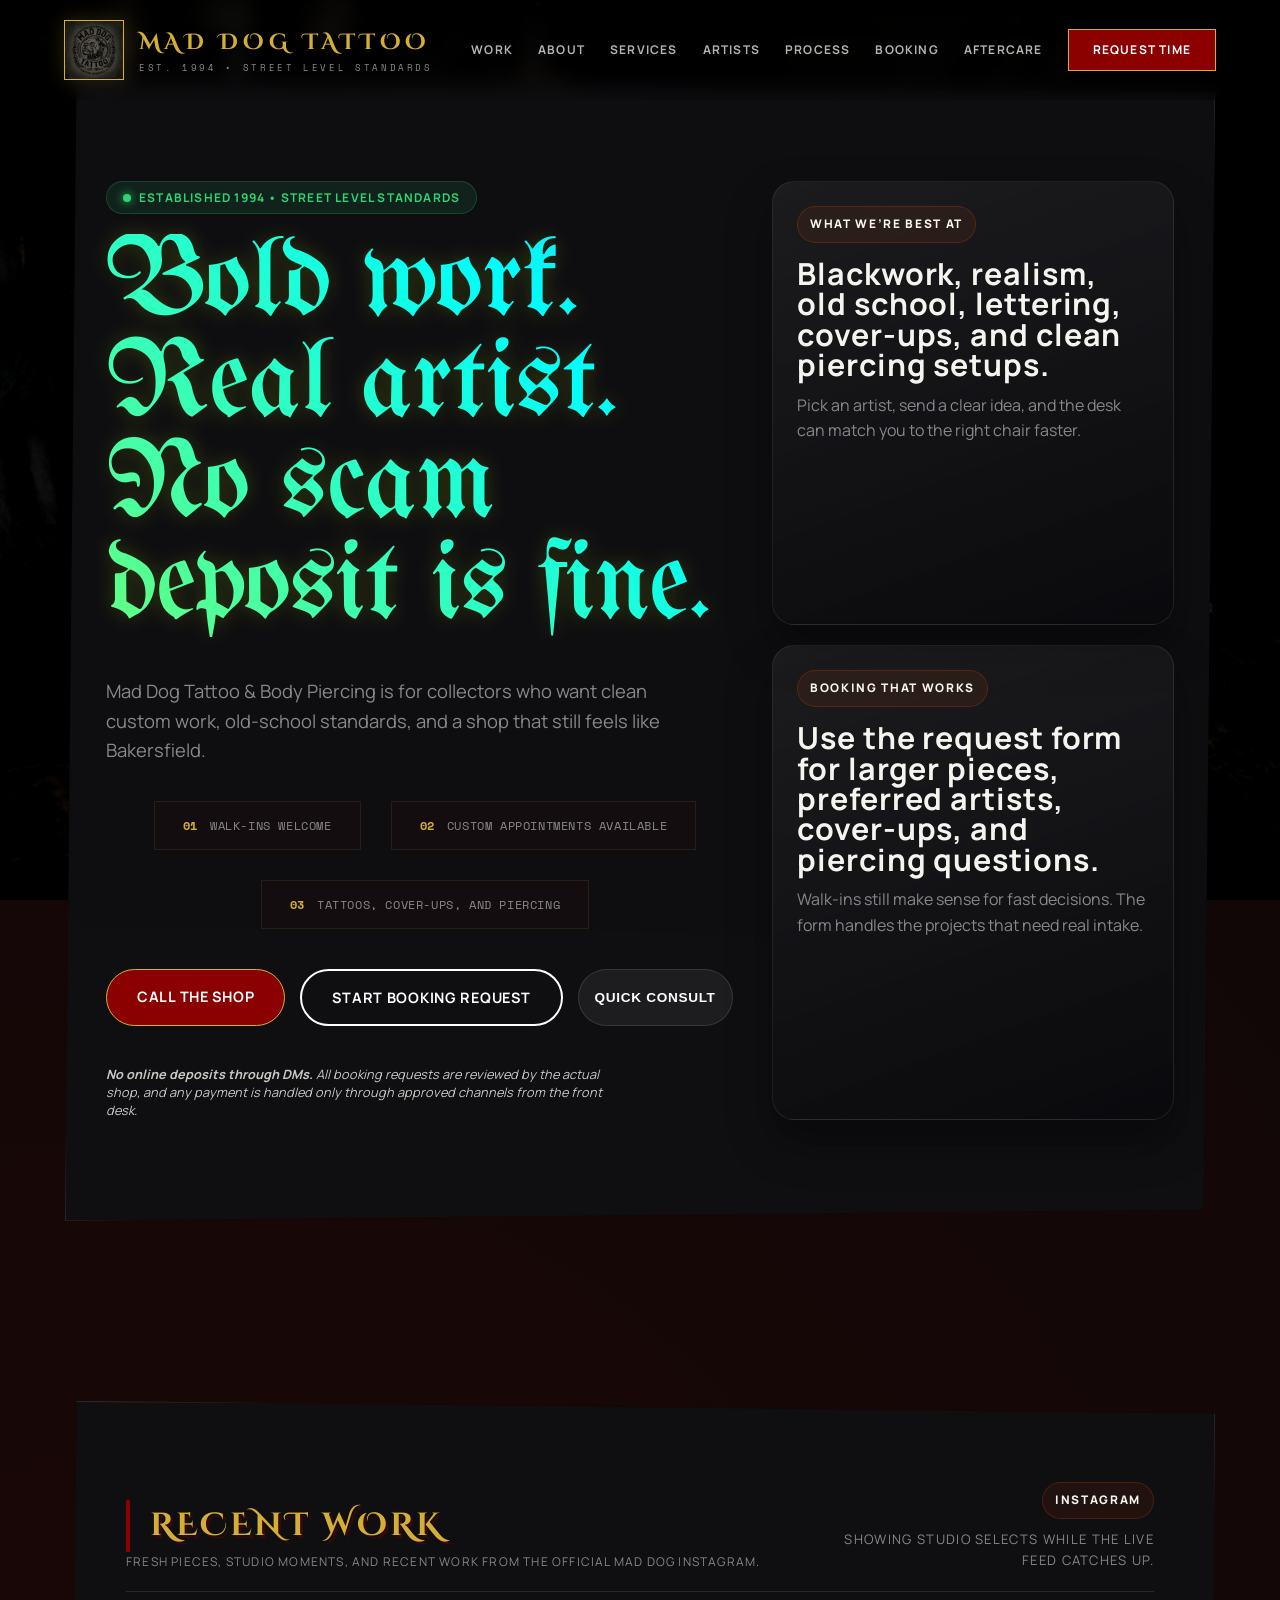
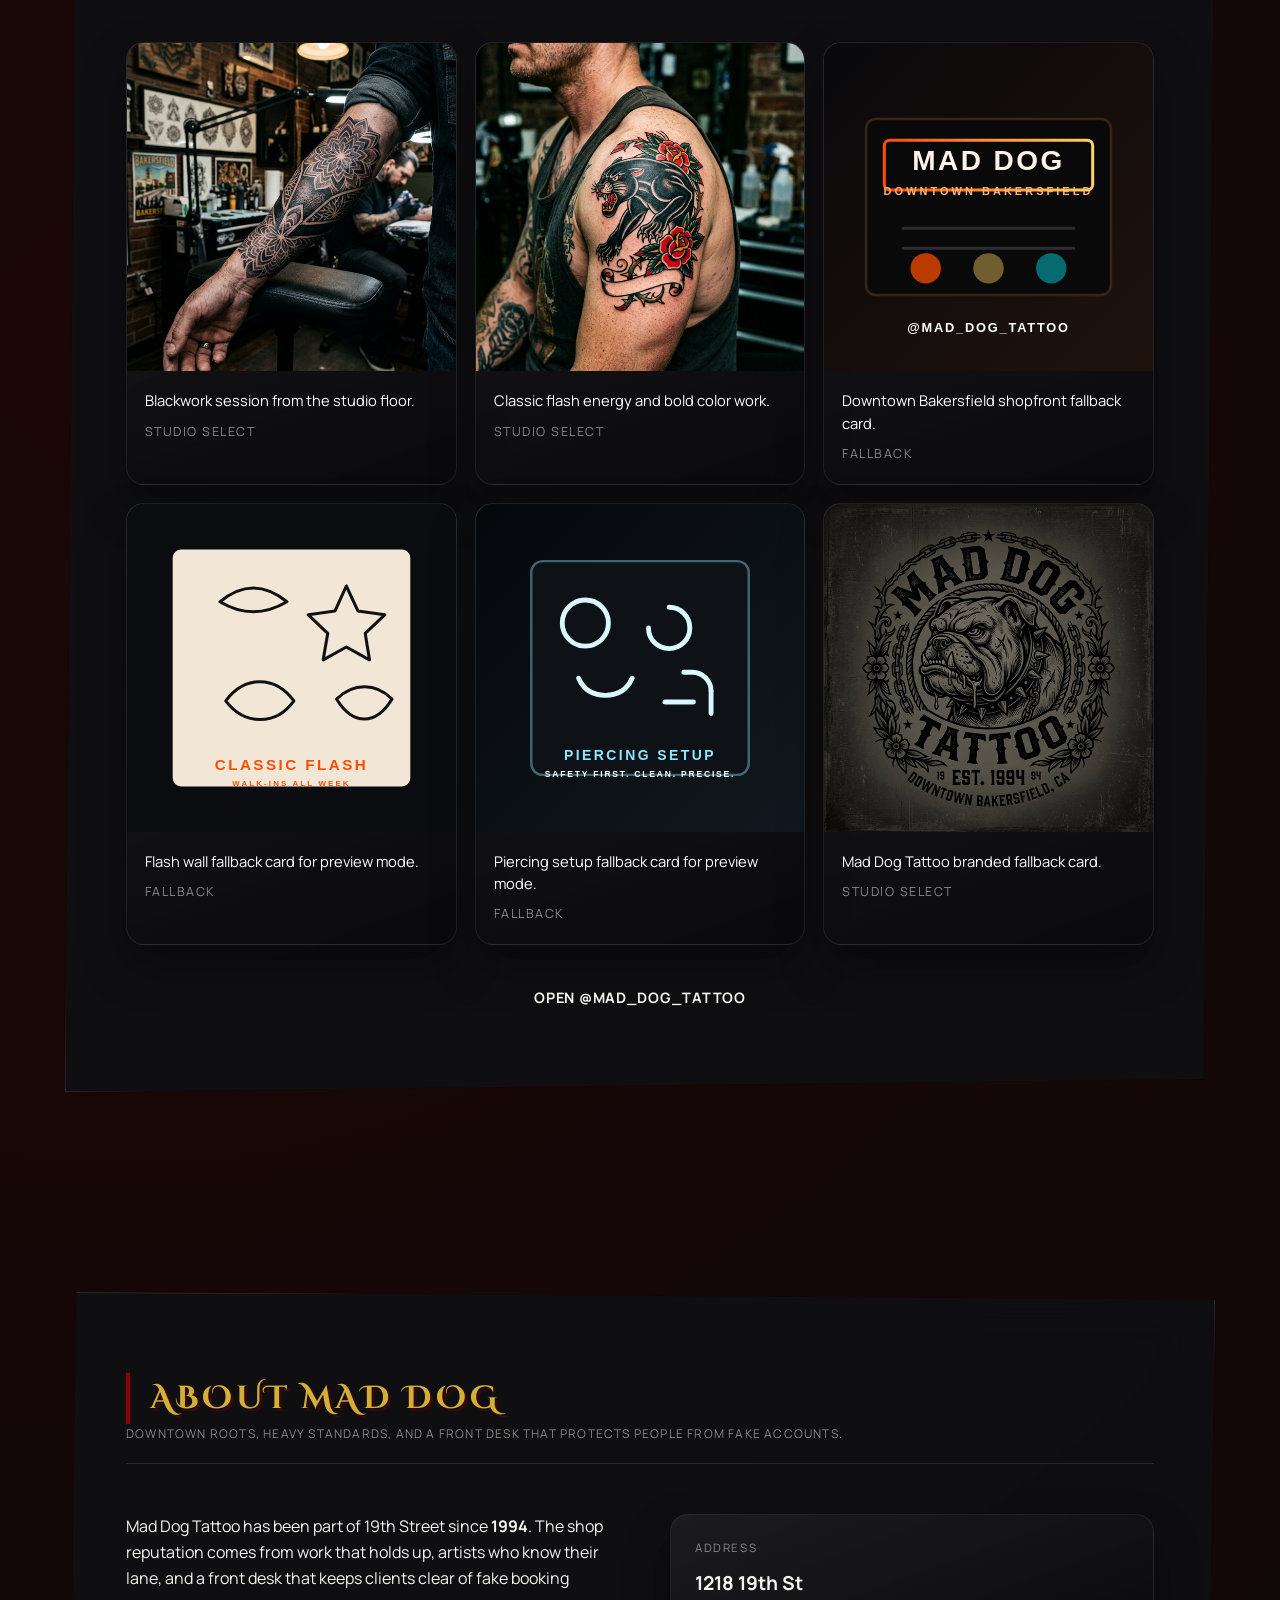
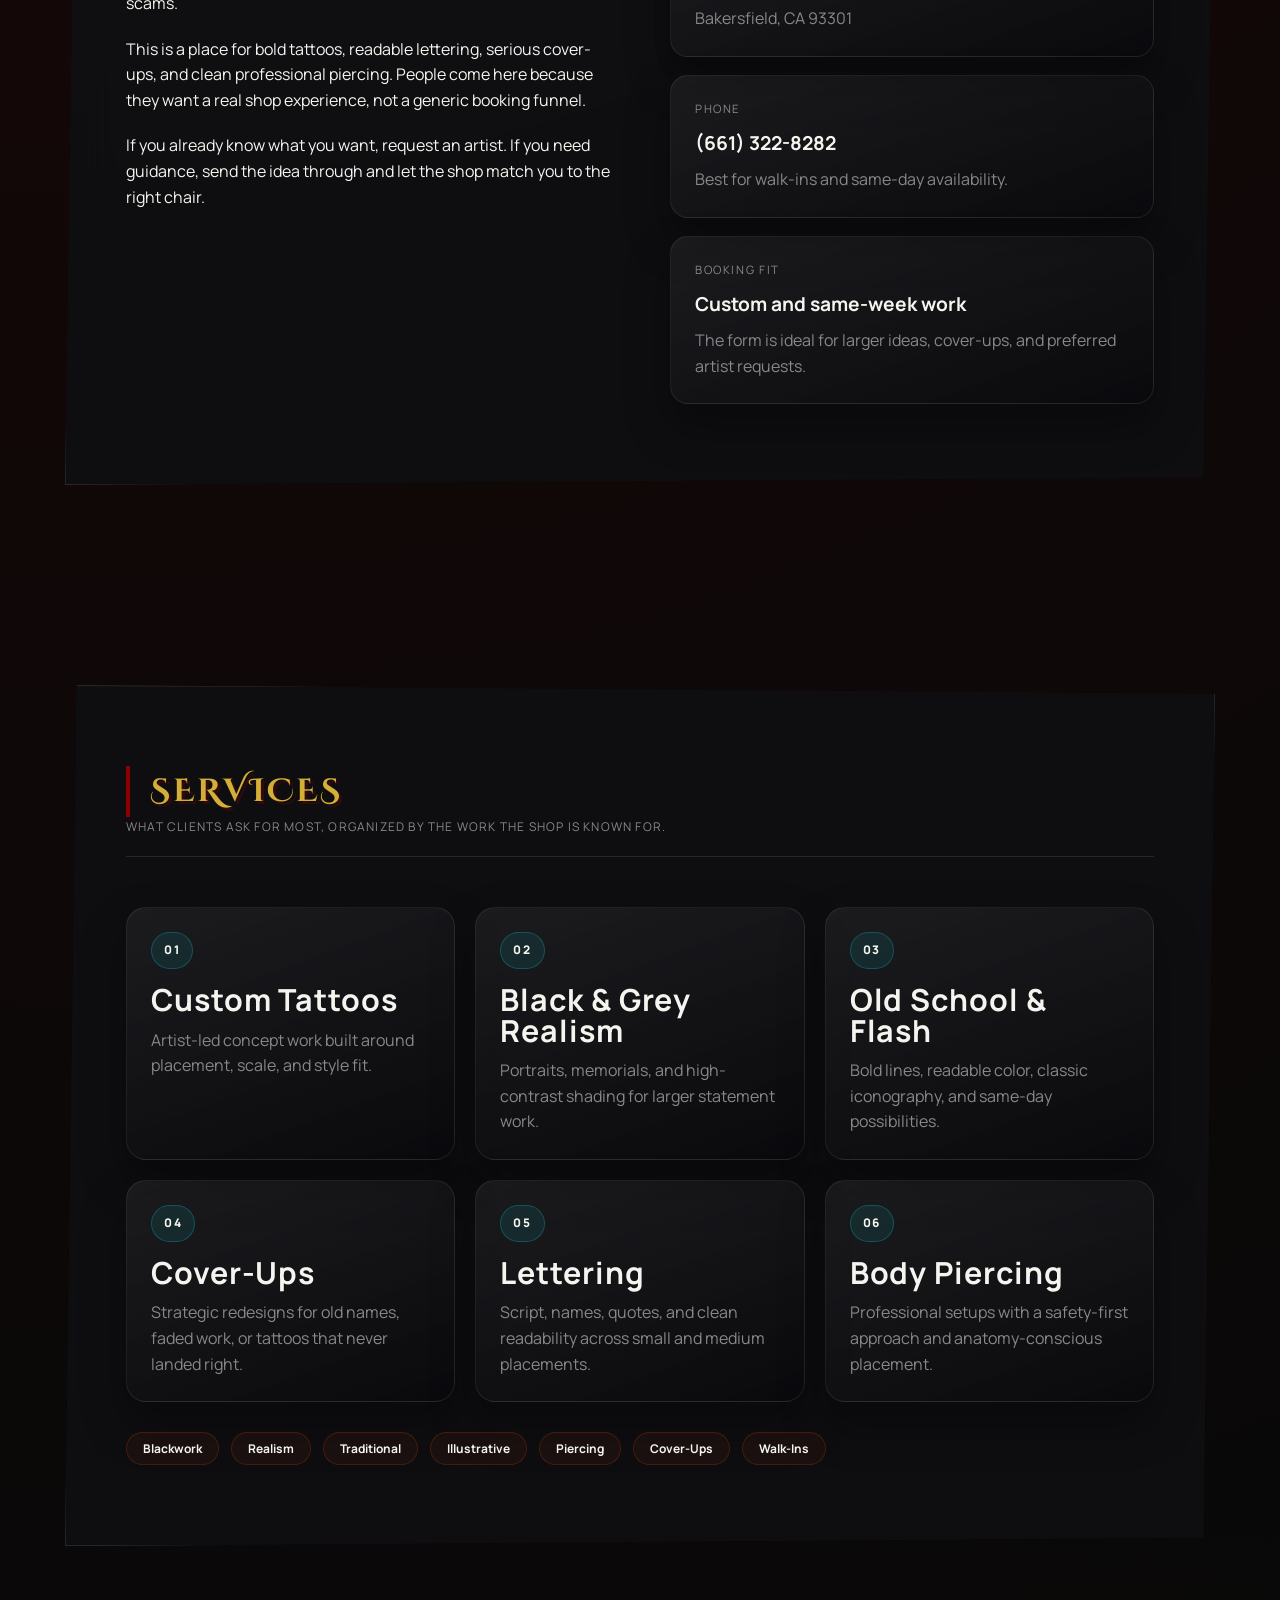
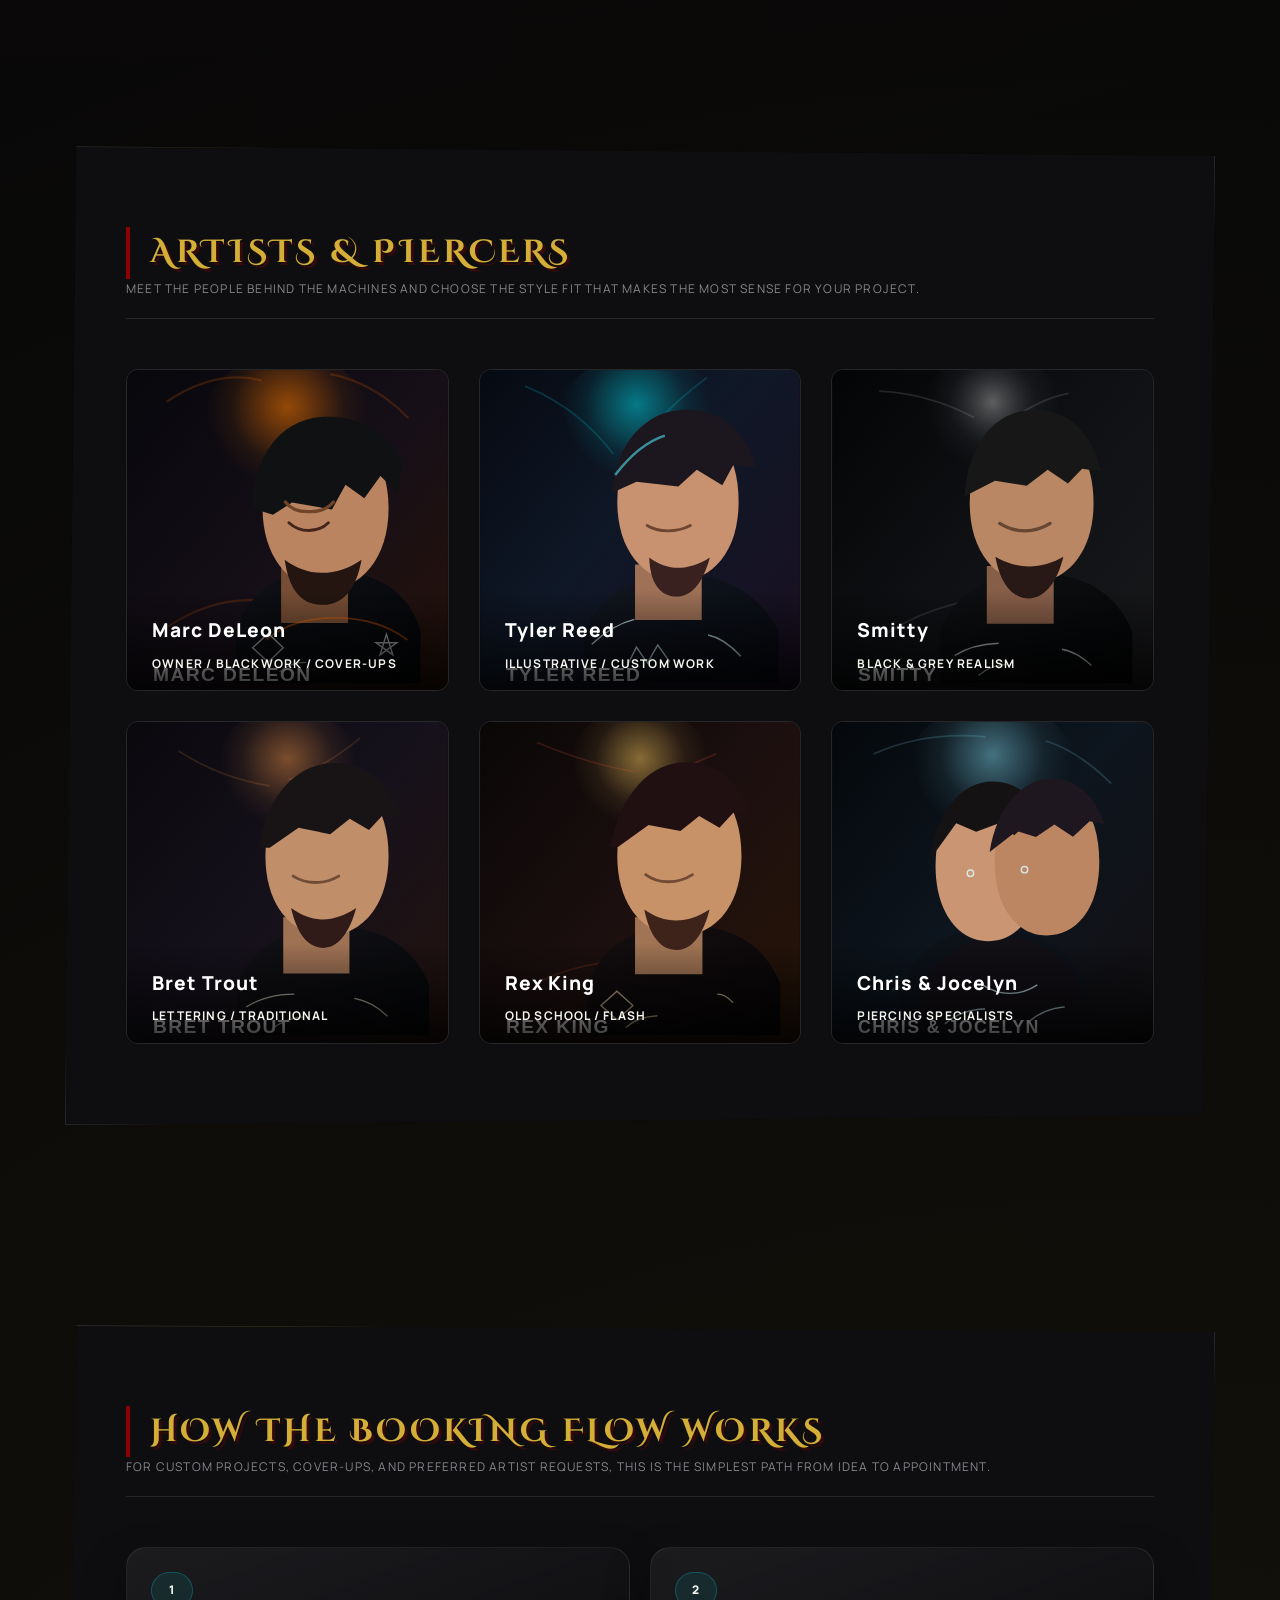
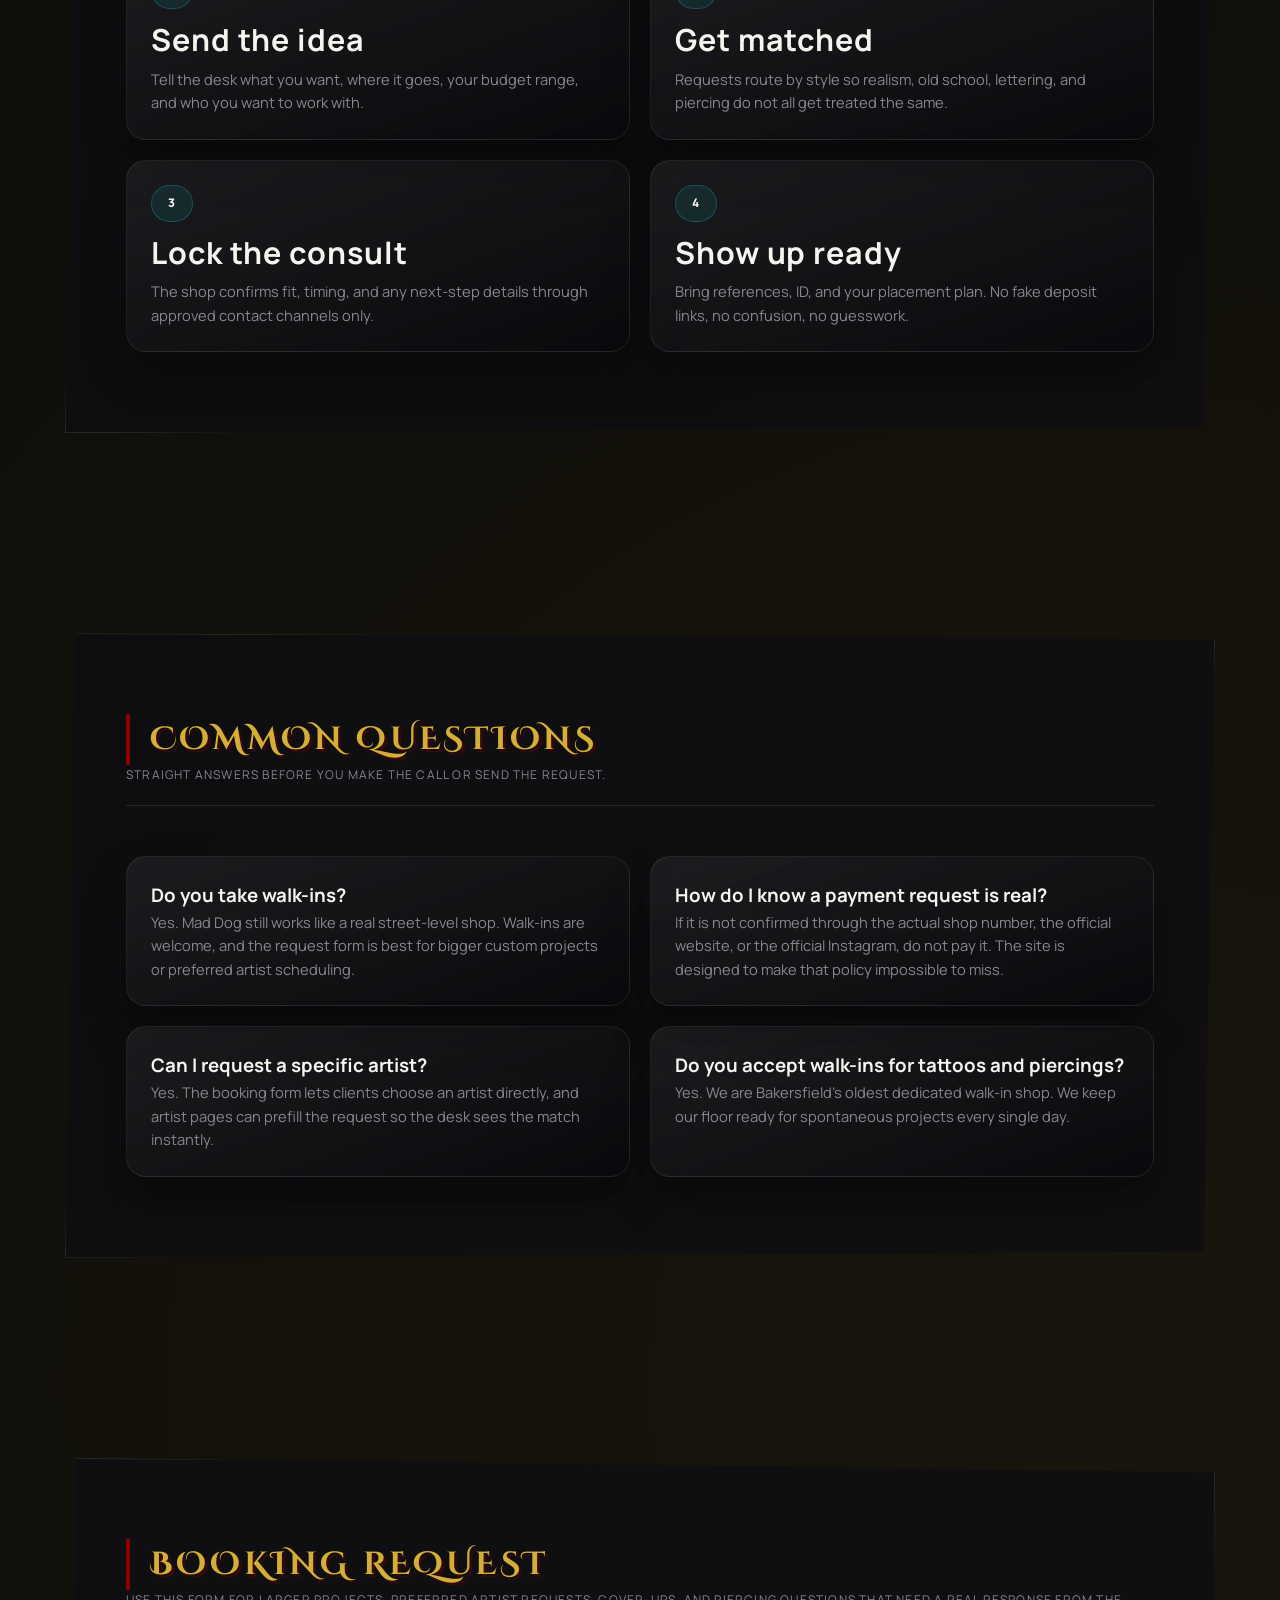
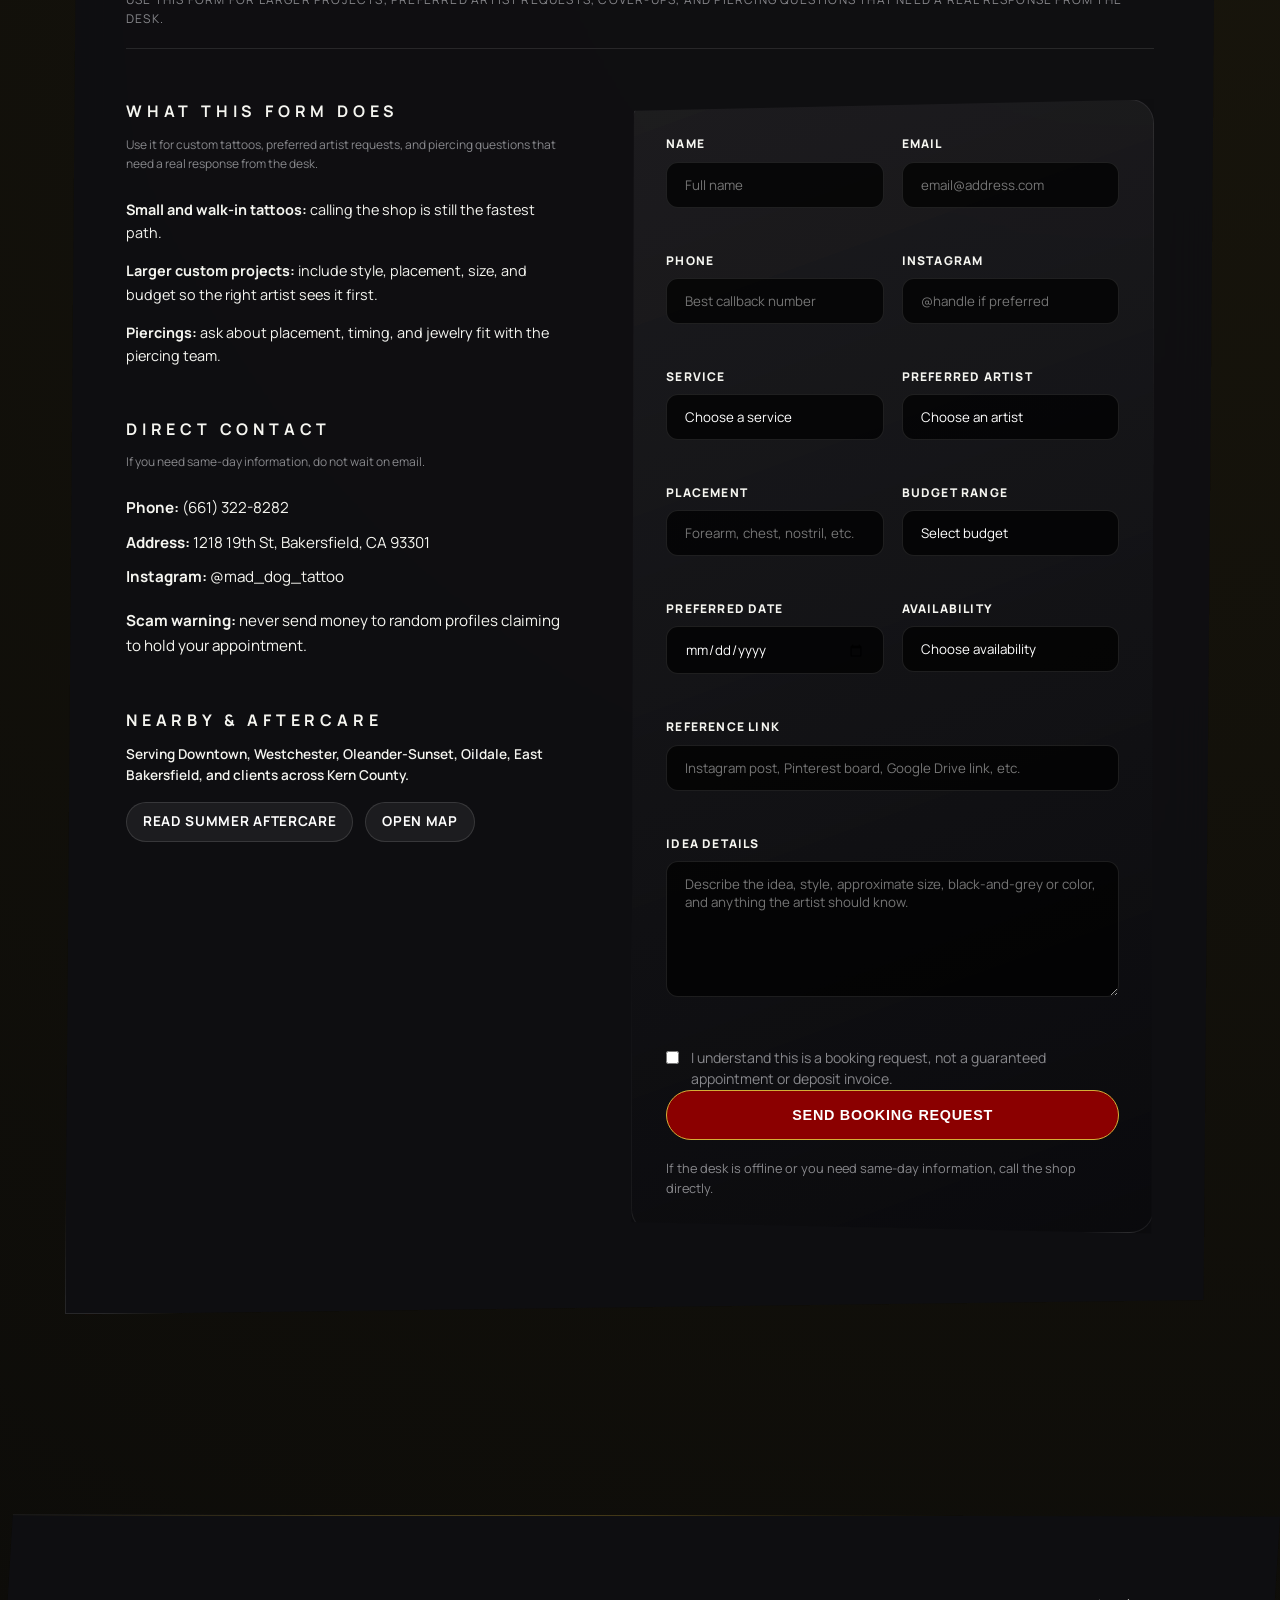
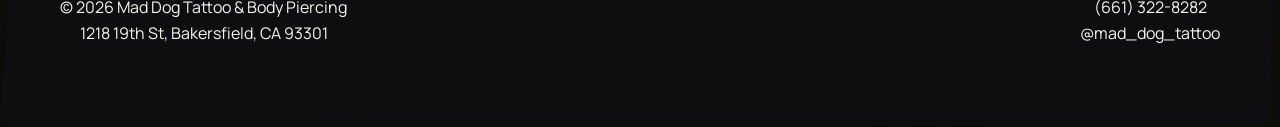
==== commit a60d1de2: "feat: radical brand overhaul to authentic tattoo-culture aesthetic - Replaced pixelated logo with hi" ====
--- a/index.html
+++ b/index.html
@@ -10,12 +10,12 @@
     <meta property="og:description" content="Downtown Bakersfield tattooing and body piercing with bold custom work, walk-ins, and artist-led booking requests.">
     <meta property="og:type" content="website">
     <meta property="og:url" content="https://maddogtattoobakersfield.com/">
-    <meta property="og:image" content="https://maddogtattoobakersfield.com/maddoglogo.jpg">
+    <meta property="og:image" content="https://maddogtattoobakersfield.com/maddog_tattoo_logo_1773729084697.png">
     <meta name="twitter:card" content="summary_large_image">
     <link rel="canonical" href="https://maddogtattoobakersfield.com/">
     <link rel="preconnect" href="https://fonts.googleapis.com">
     <link rel="preconnect" href="https://fonts.gstatic.com" crossorigin>
-    <link href="https://fonts.googleapis.com/css2?family=Bebas+Neue&family=Manrope:wght@400;500;700;800&display=swap" rel="stylesheet">
+    <link href="https://fonts.googleapis.com/css2?family=UnifrakturMaguntia&family=Cinzel+Decorative:wght@400;700;900&family=Space+Mono:wght@400;700&family=Manrope:wght@400;500;700;800&display=swap" rel="stylesheet">
     <link rel="stylesheet" href="styles.css">
 
     <script type="application/ld+json">
@@ -26,7 +26,7 @@
           "@type": "TattooParlor",
           "@id": "https://maddogtattoobakersfield.com/#organization",
           "name": "Mad Dog Tattoo & Body Piercing",
-          "image": "https://maddogtattoobakersfield.com/maddoglogo.jpg",
+          "image": "https://maddogtattoobakersfield.com/maddog_tattoo_logo_1773729084697.png",
           "url": "https://maddogtattoobakersfield.com/",
           "telephone": "+1-661-322-8282",
           "priceRange": "$$",
@@ -78,7 +78,7 @@
 </head>
 <body class="dark-theme home-page" data-booking-url="index.html#booking">
     <div id="splash-screen" aria-hidden="true">
-        <img src="maddoglogo.jpg" alt="Mad Dog Tattoo logo" class="splash-logo">
+        <img src="maddog_tattoo_logo_1773729084697.png" alt="Mad Dog Tattoo logo" class="splash-logo">
     </div>
 
     <nav class="main-nav">
@@ -86,7 +86,7 @@
             <div class="logo-circle"></div>
             <div class="brand-text">
                 <h2>MAD DOG TATTOO</h2>
-                <p>Tattoo &amp; Body Piercing • Bakersfield, CA</p>
+                <p>EST. 1994 • Street Level Standards</p>
             </div>
         </a>
         <button class="nav-toggle" type="button" aria-expanded="false" aria-controls="site-menu" aria-label="Toggle navigation">
@@ -110,9 +110,9 @@
     <header class="parallax-section" id="hero">
         <div class="frosted-glass hero-container reveal">
             <div class="hero-main">
-                <div class="hero-badge">Established 1994 • Downtown Bakersfield</div>
-                <h1 class="hero-glow-text">Bold work. Real artists. No scam deposits.</h1>
-                <p class="sub-line">Mad Dog Tattoo &amp; Body Piercing is built for collectors who want clean custom work, old-school standards, and a shop that still feels like Bakersfield.</p>
+                <div class="hero-badge">Established 1994 • Street Level Standards</div>
+                <h1 class="hero-glow-text">Bold work. Real artist.<br>No scam deposit is fine.</h1>
+                <p class="sub-line">Mad Dog Tattoo &amp; Body Piercing is for collectors who want clean custom work, old-school standards, and a shop that still feels like Bakersfield.</p>
 
                 <div class="hero-status-row">
                     <div class="status-box"><span>01</span> Walk-ins welcome</div>
--- a/styles.css
+++ b/styles.css
@@ -1,19 +1,25 @@
-@import url('https://fonts.googleapis.com/css2?family=Bebas+Neue&family=Manrope:wght@400;500;700;800&display=swap');
+@import url('https://fonts.googleapis.com/css2?family=UnifrakturMaguntia&family=Cinzel+Decorative:wght@400;700;900&family=Space+Mono:wght@400;700&family=Manrope:wght@400;500;700;800&display=swap');
 
 :root {
-    --bg-dark: #0a0a0c; /* Deep Charcoal-Blue */
-    --text-main: #ffffff;
-    --text-muted: #a0a0b0;
-    --accent: #ff4d00; /* Neon Orange */
-    --accent-hover: #ff6c24;
-    --accent-glow: #ff7b00;
-    --neon-cyan: #00f2ff;
-    --panel-bg: rgba(20, 20, 25, 0.8);
-    --panel-border: rgba(255, 77, 0, 0.3);
-    --glass-blur: 16px;
-    --shadow-neon: 0 0 20px rgba(255, 77, 0, 0.2), 0 0 40px rgba(255, 77, 0, 0.1);
-    --shadow-cyan: 0 0 20px rgba(0, 242, 255, 0.2);
-    --font-display: 'Bebas Neue', sans-serif;
+    --bg-dark: #080808; /* Inky Black */
+    --bg-panel: rgba(15, 15, 18, 0.95);
+    --text-main: #f5f5f0; /* Bone White */
+    --text-muted: #88888c;
+    --accent-red: #8b0000; /* Heritage Blood */
+    --accent-gold: #d4af37; /* Brass Gold */
+    --accent-gold-glow: rgba(212, 175, 55, 0.4);
+    --panel-border: rgba(255, 255, 255, 0.1);
+    --glass-blur: 25px;
+    
+    /* THE RAW COLORS (Against the Heritage) */
+    --ink-acid: #ccff00; /* Toxic Yellow */
+    --ink-magenta: #ff007f; 
+    --ink-cyan: #00fefc;
+    
+    /* Typography - The Killers */
+    --font-tattoo: 'UnifrakturMaguntia', serif; /* Blackletter Signature */
+    --font-heading: 'Cinzel Decorative', serif; /* Chiseled Aggression */
+    --font-mono: 'Space Mono', monospace; /* The Blueprint */
     --font-body: 'Manrope', sans-serif;
 }
 
@@ -31,8 +37,8 @@
     font-family: var(--font-body);
     background-color: var(--bg-dark);
     background-image: 
-        radial-gradient(circle at 20% 30%, rgba(255, 77, 0, 0.05) 0%, transparent 50%),
-        radial-gradient(circle at 80% 70%, rgba(0, 242, 255, 0.05) 0%, transparent 50%);
+        radial-gradient(circle at 10% 20%, rgba(139, 0, 0, 0.15) 0%, transparent 40%),
+        radial-gradient(circle at 90% 80%, rgba(212, 175, 55, 0.08) 0%, transparent 40%);
     color: var(--text-main);
     line-height: 1.6;
     overflow-x: hidden;
@@ -55,16 +61,15 @@
 }
 
 .splash-logo {
-    width: 300px;
-    filter: drop-shadow(0 0 30px var(--accent));
-    animation: splashPulse 2.5s infinite alternate ease-in-out;
+    width: 280px;
+    filter: drop-shadow(0 0 40px var(--accent-gold-glow));
+    animation: splashFade 3s infinite alternate ease-in-out;
     opacity: 0;
-    transform: scale(0.8);
-}
-
-@keyframes splashPulse {
-    0% { transform: scale(0.9); opacity: 0.5; filter: brightness(0.5) drop-shadow(0 0 10px var(--accent)); }
-    100% { transform: scale(1); opacity: 1; filter: brightness(1.2) drop-shadow(0 0 40px var(--accent)); }
+}
+
+@keyframes splashFade {
+    0% { transform: scale(0.95); opacity: 0.3; filter: brightness(0.4) drop-shadow(0 0 10px var(--accent-red)); }
+    100% { transform: scale(1); opacity: 1; filter: brightness(1.1) drop-shadow(0 0 50px var(--accent-gold)); }
 }
 
 #splash-screen.fade-out {
@@ -90,7 +95,10 @@
     content: '';
     position: absolute;
     top: 0; left: 0; right: 0; bottom: 0;
-    background: linear-gradient(to bottom, rgba(0,0,0,0.4), rgba(0,0,0,0.8));
+    background: 
+        linear-gradient(to bottom, rgba(0,0,0,0.4), rgba(0,0,0,0.9)),
+        url('https://www.transparenttextures.com/patterns/carbon-fibre.png'); /* Gritty industrial texture */
+    opacity: 0.6;
 }
 
 .parallax-section {
@@ -110,21 +118,31 @@
 }
 
 .frosted-glass {
-    background: var(--panel-bg);
+    background: var(--bg-panel);
     backdrop-filter: blur(var(--glass-blur));
     -webkit-backdrop-filter: blur(var(--glass-blur));
     border: 1px solid var(--panel-border);
-    border-radius: 20px;
-    padding: 50px;
-    box-shadow: var(--shadow-neon);
-    transition: transform 0.3s cubic-bezier(0.175, 0.885, 0.32, 1.275), box-shadow 0.3s ease;
-    max-width: 1100px;
+    border-radius: 0; 
+    padding: 80px 60px;
+    box-shadow: 20px 20px 0px rgba(139, 0, 0, 0.2); /* Punk offset shadow */
+    transition: all 0.5s cubic-bezier(0.23, 1, 0.32, 1);
+    max-width: 1150px;
     width: 100%;
+    position: relative;
+    clip-path: polygon(1% 0%, 100% 1%, 99% 99%, 0% 100%); /* Rugged edges */
+}
+
+.frosted-glass::before {
+    content: '';
+    position: absolute;
+    top: 0; left: 0; right: 0; height: 1px;
+    background: linear-gradient(to right, transparent, var(--accent-gold), transparent);
+    opacity: 0.5;
 }
 
 .frosted-glass:hover {
-    box-shadow: 0 0 50px rgba(255, 77, 0, 0.3);
-    border-color: var(--accent);
+    box-shadow: 0 0 60px rgba(139, 0, 0, 0.2);
+    border-color: rgba(212, 175, 55, 0.5);
 }
 
 /* HERO SECTION */
@@ -159,21 +177,24 @@
 }
 
 .status-box {
-    background: rgba(255, 77, 0, 0.05);
-    border: 1px solid rgba(255, 77, 0, 0.2);
-    padding: 12px 24px;
-    border-radius: 8px;
-    font-size: 0.85rem;
+    background: rgba(139, 0, 0, 0.05);
+    border: 1px solid rgba(212, 175, 55, 0.1);
+    padding: 14px 28px;
+    border-radius: 0;
+    font-family: var(--font-mono);
+    font-size: 0.75rem;
+    font-weight: 400;
+    letter-spacing: 0.05em;
+    color: var(--text-muted);
+    display: flex;
+    align-items: center;
+    gap: 12px;
+    text-transform: uppercase;
+}
+
+.status-box span {
+    color: var(--accent-gold);
     font-weight: 700;
-    letter-spacing: 0.05em;
-    color: var(--text-main);
-    display: flex;
-    align-items: center;
-    gap: 8px;
-}
-
-.status-box span {
-    color: var(--accent);
 }
 
 @media (max-width: 1024px) {
@@ -228,26 +249,29 @@
 }
 
 .logo-circle {
-    width: 50px;
-    height: 50px;
-    border-radius: 50%;
-    background: url('maddoglogo.jpg') center;
-    background-size: cover;
-    border: 2px solid var(--accent);
-    box-shadow: 0 0 15px var(--accent);
+    width: 60px;
+    height: 60px;
+    border-radius: 0; /* Square for more 'Industrial/Old School' feel */
+    background: url('maddog_tattoo_logo_1773729084697.png') center;
+    background-size: contain;
+    background-repeat: no-repeat;
+    border: 1px solid var(--accent-gold);
+    box-shadow: 0 0 20px rgba(212, 175, 55, 0.2);
 }
 
 .brand-text h2 {
-    font-family: var(--font-display);
-    font-size: 1.2rem;
+    font-family: var(--font-heading);
+    font-size: 1.4rem;
     margin: 0;
-    letter-spacing: 0.1em;
+    letter-spacing: 0.2em;
+    color: var(--accent-gold);
 }
 
 .brand-text p {
-    font-size: 0.6rem;
+    font-family: var(--font-mono);
+    font-size: 0.55rem;
     text-transform: uppercase;
-    letter-spacing: 0.2em;
+    letter-spacing: 0.3em;
     color: var(--text-muted);
 }
 
@@ -274,10 +298,11 @@
 }
 
 .nav-links .btn-book {
-    background: var(--accent);
-    padding: 8px 20px;
-    border-radius: 100px;
+    background: var(--accent-red);
+    padding: 10px 24px;
+    border-radius: 0;
     opacity: 1;
+    border: 1px solid var(--accent-gold);
 }
 
 /* HERO REFINEMENTS */
@@ -360,27 +385,34 @@
 }
 
 h1 {
-    font-family: var(--font-display);
-    font-size: clamp(2.5rem, 6vw, 4.5rem);
-    line-height: 1.1;
-    font-weight: 900;
-    margin-bottom: 25px;
-    text-transform: uppercase;
-    color: #fff;
-    letter-spacing: -0.01em;
+    font-family: var(--font-tattoo);
+    font-size: clamp(3rem, 10vw, 7rem); /* MASSIVE Tattoo lettering */
+    line-height: 0.9;
+    font-weight: 400;
+    margin-bottom: 40px;
+    text-transform: none; /* Blackletter looks better in normal case or specific caps */
+    color: var(--text-main);
+    letter-spacing: -0.02em;
 }
 
 .hero-glow-text {
-    background: linear-gradient(to right, #fff 10%, var(--neon-cyan) 30%, var(--accent) 50%, var(--neon-cyan) 70%, #fff 90%);
-    background-size: 200% auto;
+    font-family: var(--font-tattoo);
+    background: linear-gradient(45deg, var(--ink-acid), var(--ink-cyan), var(--ink-magenta));
+    background-size: 300% 300%;
     background-clip: text;
     -webkit-background-clip: text;
     -webkit-text-fill-color: transparent;
-    animation: shine 4s linear infinite;
-    text-shadow: 0 0 40px rgba(0, 242, 255, 0.3);
+    animation: bleedShift 6s ease infinite;
+    filter: drop-shadow(0 0 10px rgba(204, 255, 0, 0.2));
     display: block;
     width: 100%;
-    filter: drop-shadow(0 0 10px rgba(255, 77, 0, 0.5));
+    letter-spacing: -0.01em;
+}
+
+@keyframes bleedShift {
+    0% { background-position: 0% 50%; }
+    50% { background-position: 100% 50%; }
+    100% { background-position: 0% 50%; }
 }
 
 @keyframes shine {
@@ -435,12 +467,16 @@
 }
 
 .btn-primary {
-    background: var(--accent);
+    background: var(--accent-red);
     color: #fff;
+    border: 1px solid var(--accent-gold);
+    border-radius: 0;
 }
 
 .btn-primary:hover {
-    background: var(--accent-hover);
+    background: #a50000;
+    box-shadow: 0 0 30px rgba(139, 0, 0, 0.5);
+    transform: translateY(-2px);
 }
 
 /* INK BLEED EFFECT */
@@ -499,10 +535,15 @@
 }
 
 .panel-header h2 {
+    font-family: var(--font-heading);
     text-align: left;
     margin: 0;
-    font-size: 1.1rem;
-    letter-spacing: 0.3em;
+    font-size: 2rem;
+    letter-spacing: 0.1em;
+    color: var(--accent-gold);
+    border-left: 4px solid var(--accent-red);
+    padding-left: 20px;
+    text-shadow: 3px 3px 0px rgba(139, 0, 0, 0.3);
 }
 
 .panel-header p {
@@ -740,10 +781,11 @@
 
 /* FORM */
 .booking-form-pane {
-    background: rgba(0,0,0,0.3);
-    padding: 40px;
-    border-radius: 16px;
-    border: 1px solid var(--panel-border);
+    background: rgba(0,0,0,0.6);
+    padding: 50px;
+    border-radius: 0;
+    border: 1px solid var(--accent-red);
+    clip-path: polygon(0.5% 1%, 100% 0%, 99.5% 100%, 0% 99%);
 }
 
 .input-group {
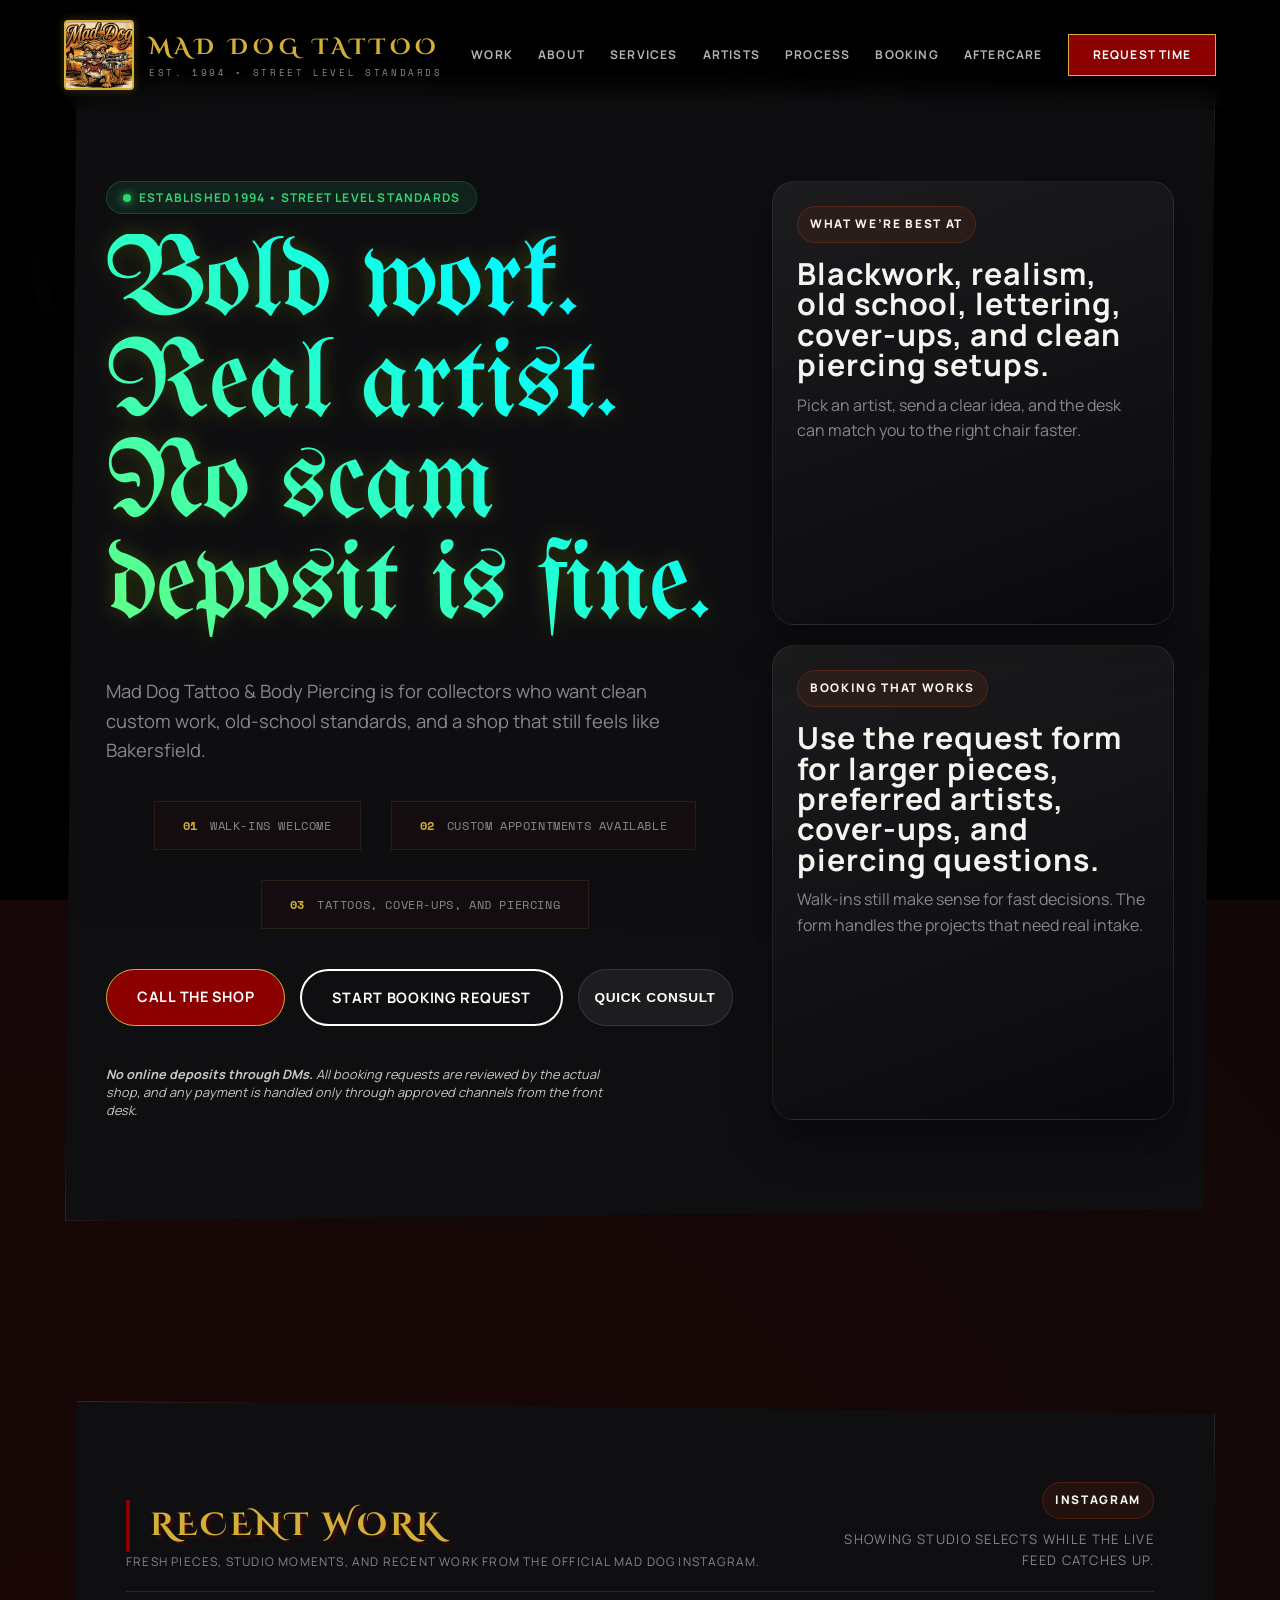
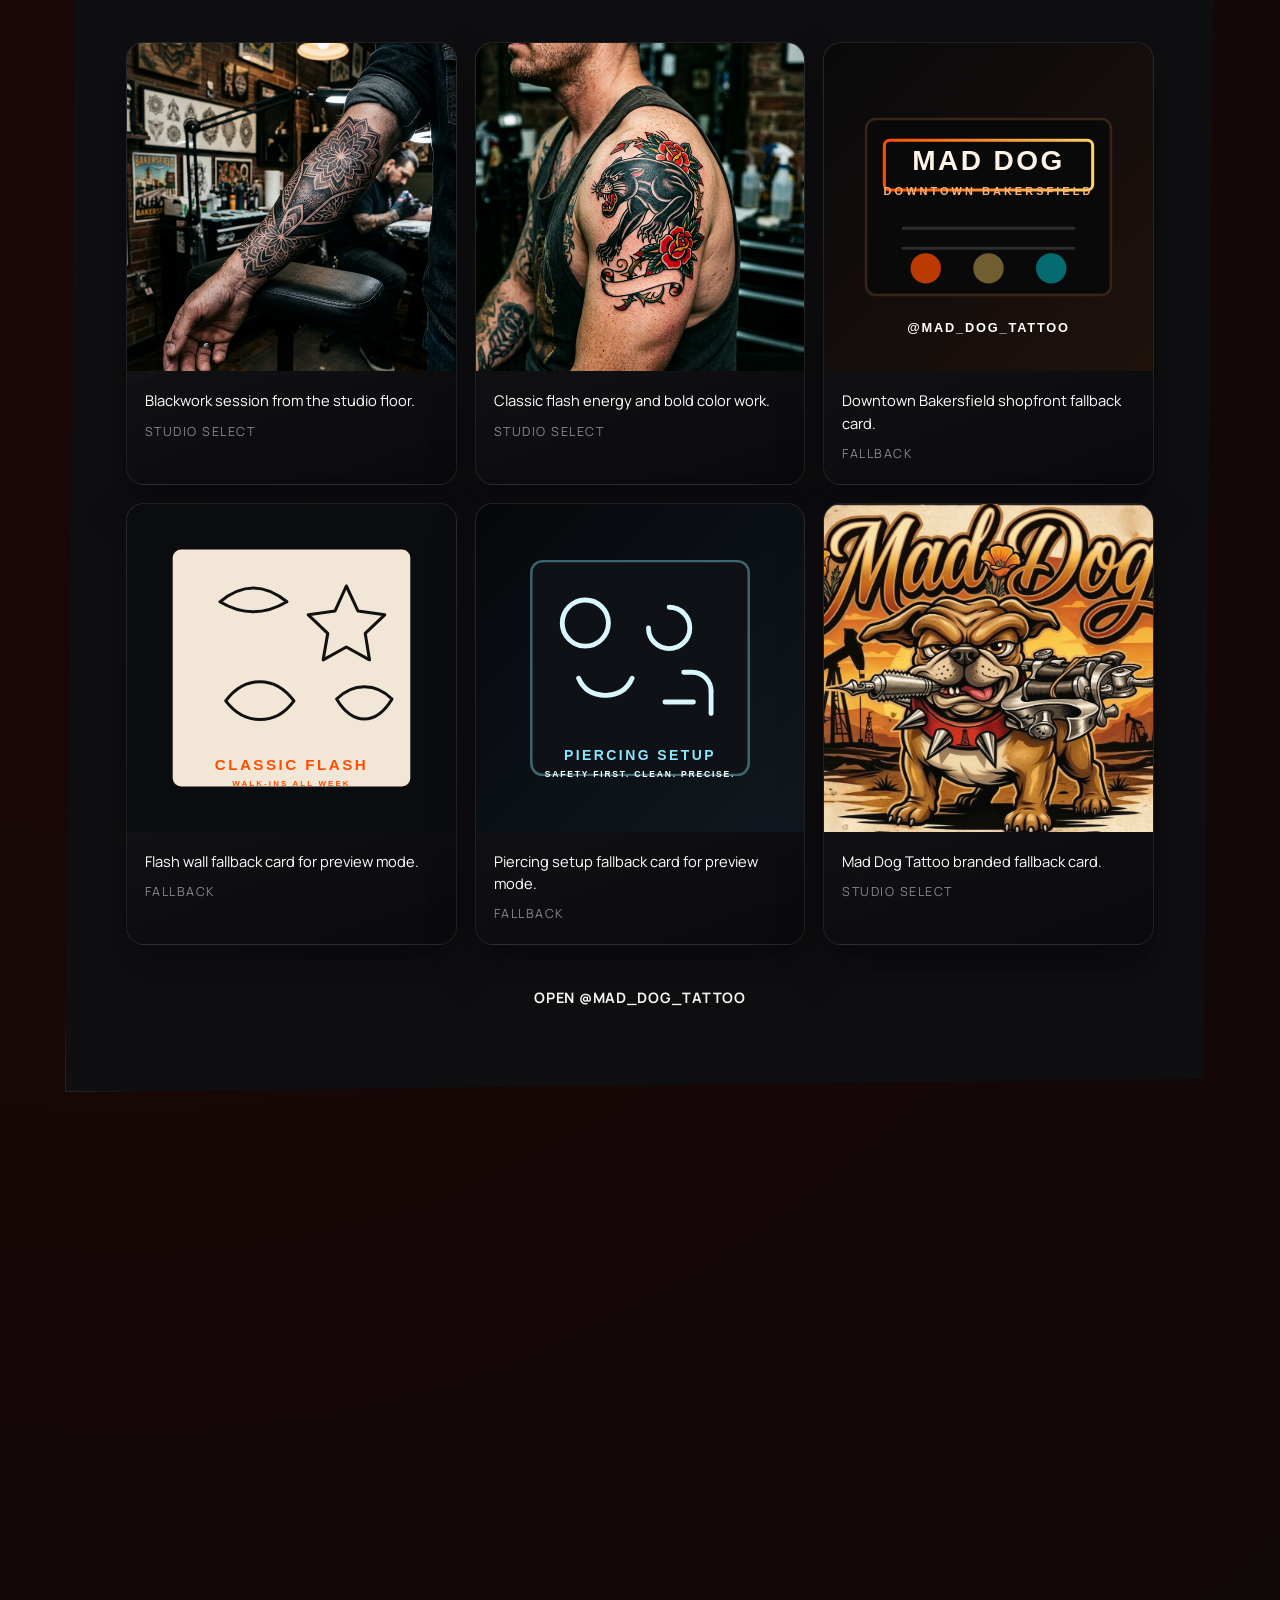
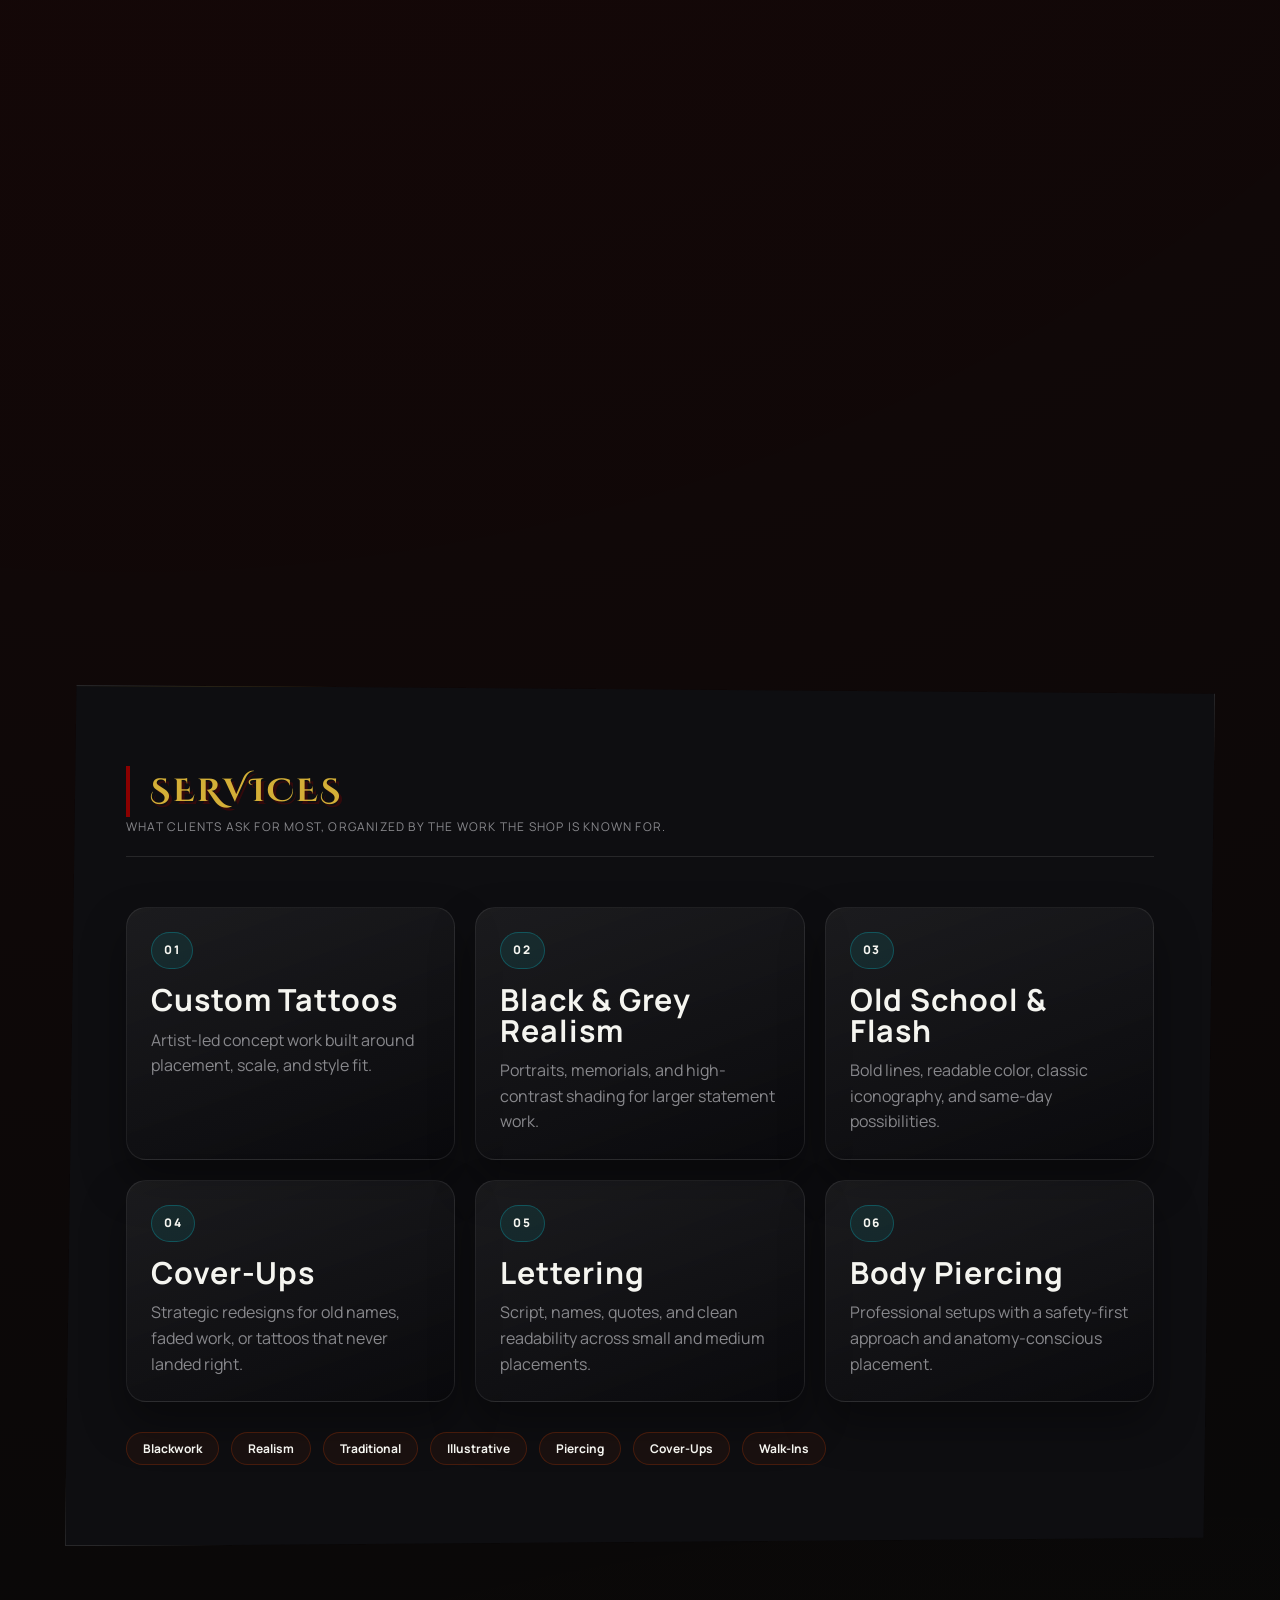
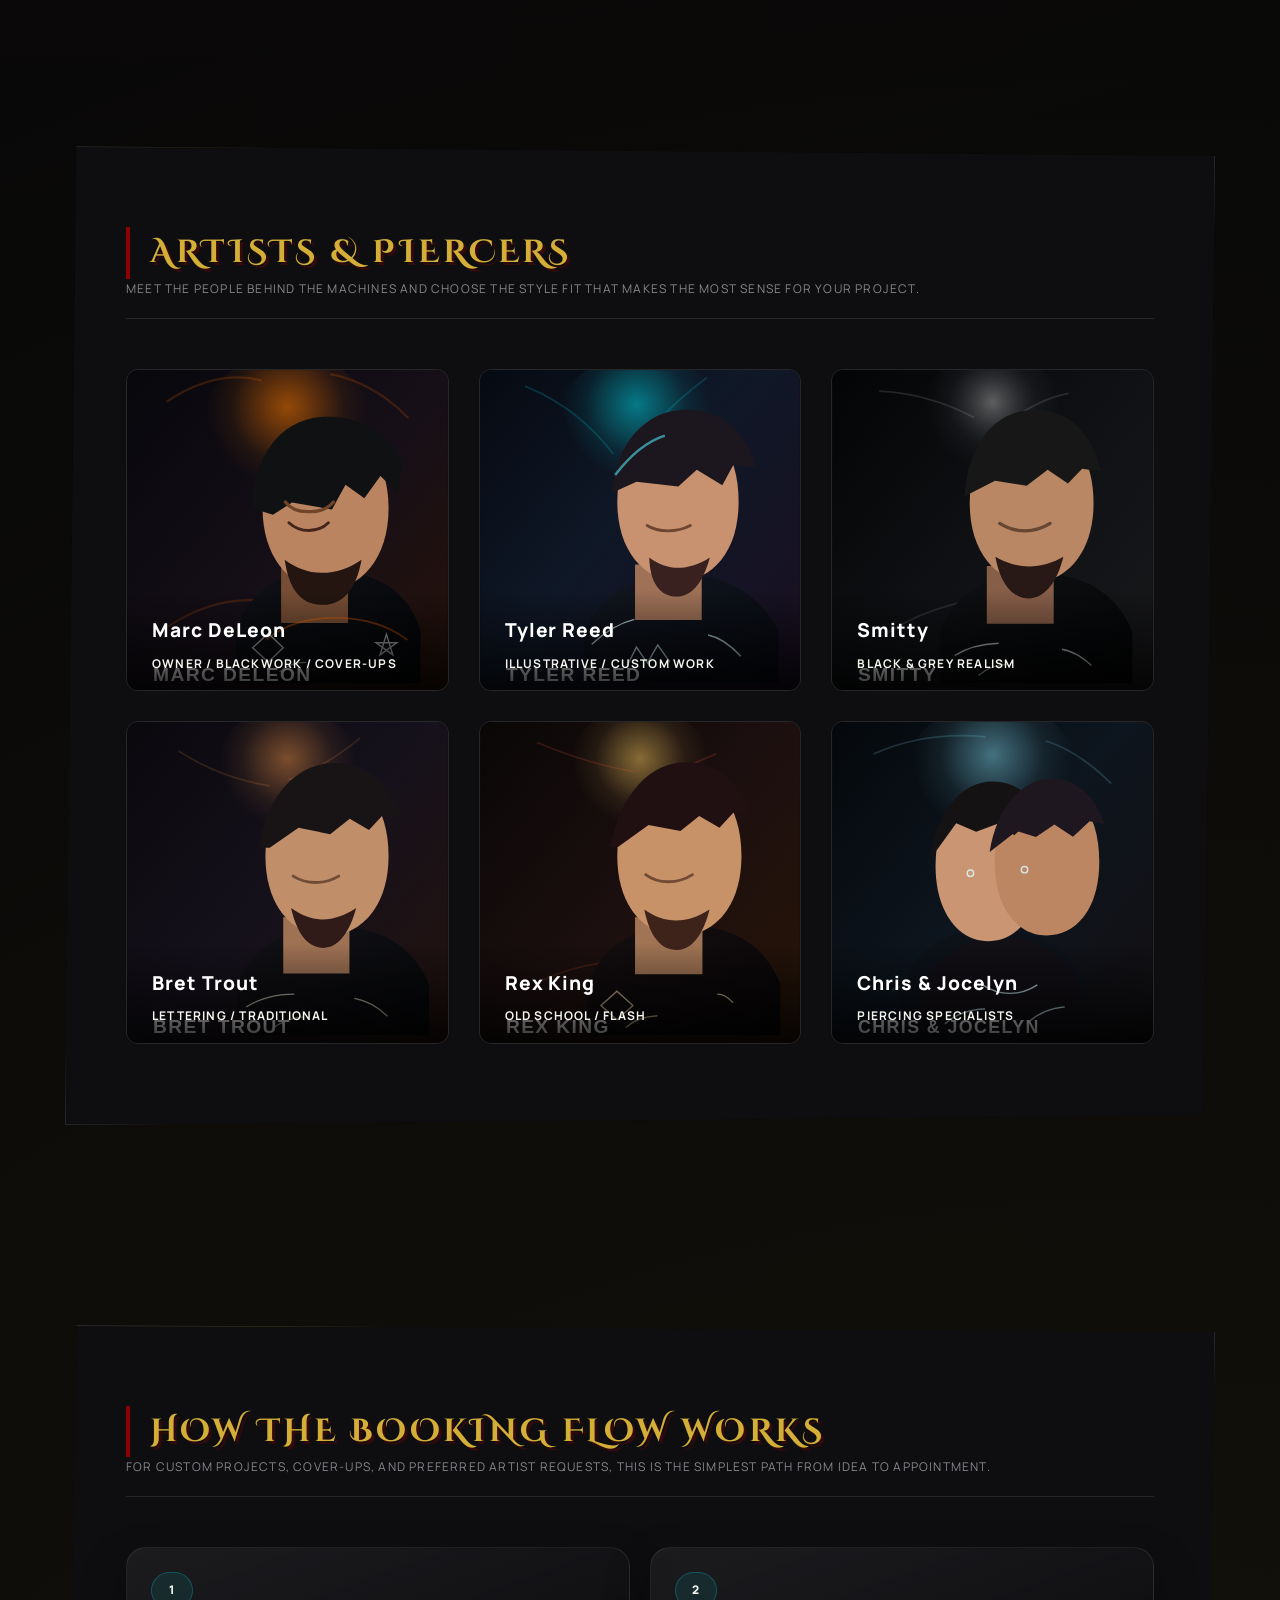
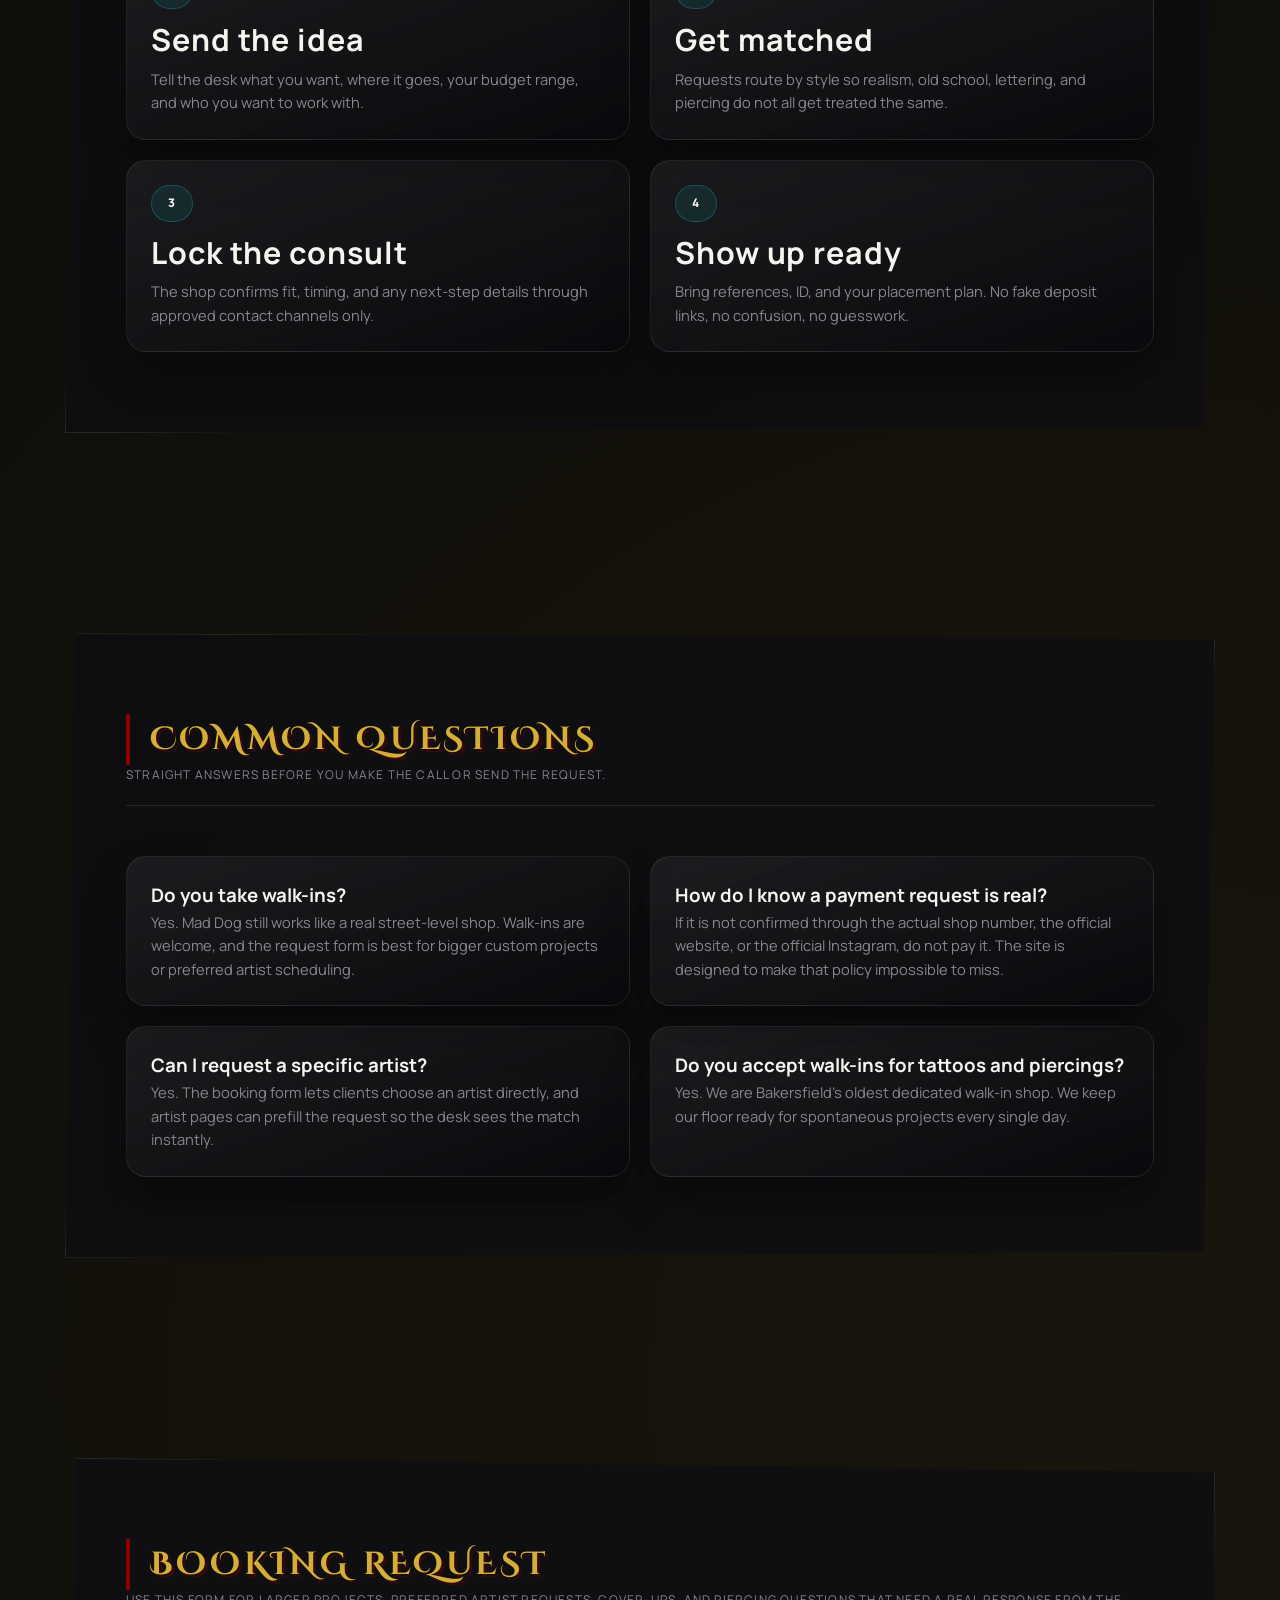
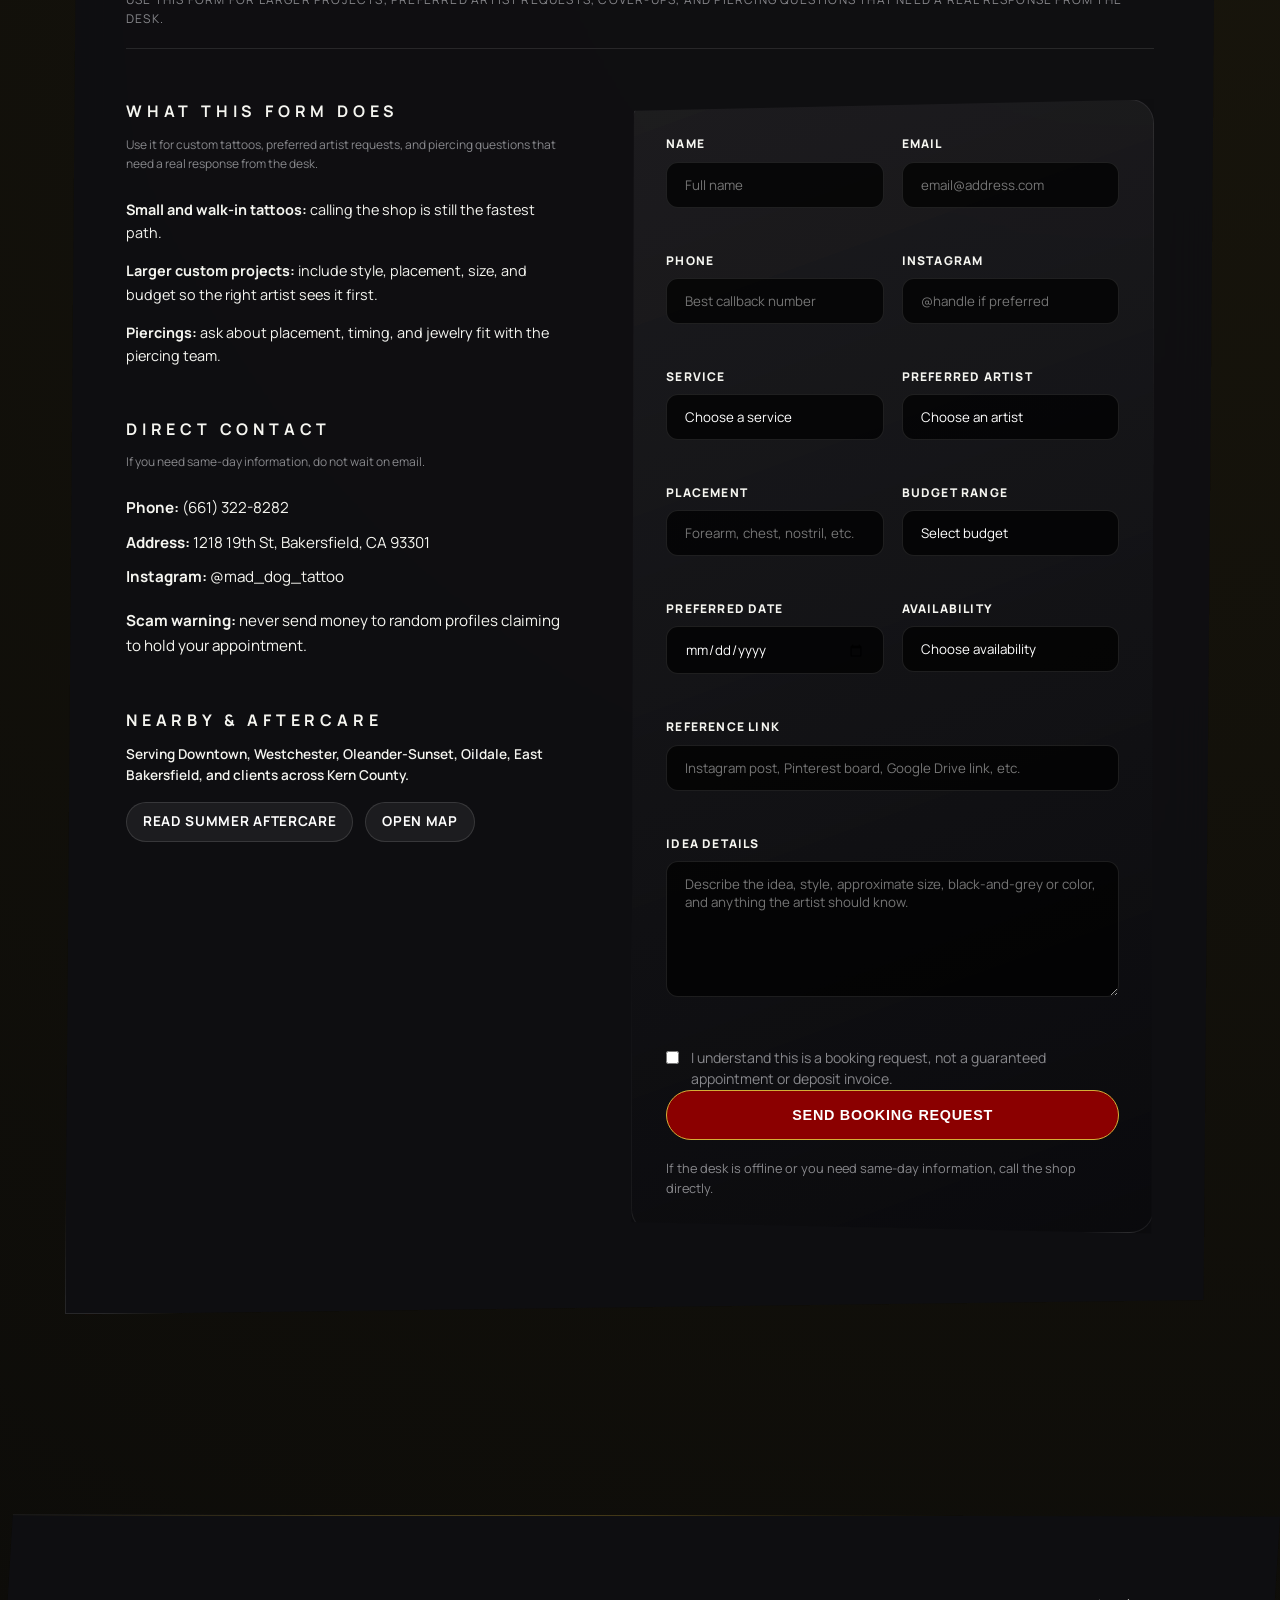
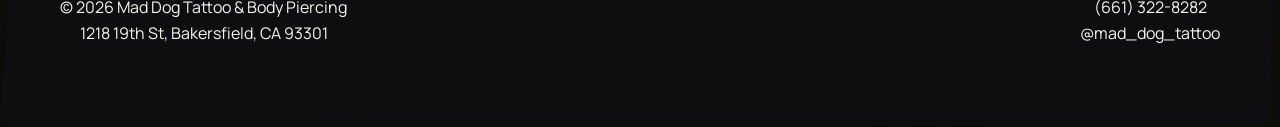
==== commit 13679625: "feat: integrate new bulldog heritage identity - Updated splash and nav logos with new 'maddog_bulldo" ====
--- a/index.html
+++ b/index.html
@@ -10,7 +10,7 @@
     <meta property="og:description" content="Downtown Bakersfield tattooing and body piercing with bold custom work, walk-ins, and artist-led booking requests.">
     <meta property="og:type" content="website">
     <meta property="og:url" content="https://maddogtattoobakersfield.com/">
-    <meta property="og:image" content="https://maddogtattoobakersfield.com/maddog_tattoo_logo_1773729084697.png">
+    <meta property="og:image" content="https://maddogtattoobakersfield.com/maddog_bulldog_v2.jpg">
     <meta name="twitter:card" content="summary_large_image">
     <link rel="canonical" href="https://maddogtattoobakersfield.com/">
     <link rel="preconnect" href="https://fonts.googleapis.com">
@@ -26,7 +26,7 @@
           "@type": "TattooParlor",
           "@id": "https://maddogtattoobakersfield.com/#organization",
           "name": "Mad Dog Tattoo & Body Piercing",
-          "image": "https://maddogtattoobakersfield.com/maddog_tattoo_logo_1773729084697.png",
+          "image": "https://maddogtattoobakersfield.com/maddog_bulldog_v2.jpg",
           "url": "https://maddogtattoobakersfield.com/",
           "telephone": "+1-661-322-8282",
           "priceRange": "$$",
@@ -78,7 +78,7 @@
 </head>
 <body class="dark-theme home-page" data-booking-url="index.html#booking">
     <div id="splash-screen" aria-hidden="true">
-        <img src="maddog_tattoo_logo_1773729084697.png" alt="Mad Dog Tattoo logo" class="splash-logo">
+        <img src="maddog_bulldog_v2.jpg" alt="Mad Dog Tattoo official bulldog logo with tattoo machine and oil rig background" class="splash-logo">
     </div>
 
     <nav class="main-nav">
--- a/styles.css
+++ b/styles.css
@@ -61,15 +61,16 @@
 }
 
 .splash-logo {
-    width: 280px;
-    filter: drop-shadow(0 0 40px var(--accent-gold-glow));
+    width: 450px;
+    max-width: 90%;
+    filter: drop-shadow(0 0 50px rgba(0,0,0,0.8));
     animation: splashFade 3s infinite alternate ease-in-out;
     opacity: 0;
 }
 
 @keyframes splashFade {
-    0% { transform: scale(0.95); opacity: 0.3; filter: brightness(0.4) drop-shadow(0 0 10px var(--accent-red)); }
-    100% { transform: scale(1); opacity: 1; filter: brightness(1.1) drop-shadow(0 0 50px var(--accent-gold)); }
+    0% { transform: scale(0.98); opacity: 0.6; filter: brightness(0.6) drop-shadow(0 0 20px var(--accent-red)); }
+    100% { transform: scale(1); opacity: 1; filter: brightness(1.2) drop-shadow(0 0 60px var(--accent-gold)); }
 }
 
 #splash-screen.fade-out {
@@ -84,11 +85,12 @@
     left: 0;
     width: 100%;
     height: 100%;
+    background-image: url('maddog_bulldog_v2.jpg');
     background-size: cover;
-    background-position: center;
+    background-position: center bottom;
     background-attachment: fixed;
     z-index: -1;
-    filter: brightness(0.3) contrast(1.1) saturate(0.8);
+    filter: contrast(1.1) brightness(0.2) saturate(0.6) grayscale(0.2);
 }
 
 .background-overlay::after {
@@ -96,9 +98,9 @@
     position: absolute;
     top: 0; left: 0; right: 0; bottom: 0;
     background: 
-        linear-gradient(to bottom, rgba(0,0,0,0.4), rgba(0,0,0,0.9)),
-        url('https://www.transparenttextures.com/patterns/carbon-fibre.png'); /* Gritty industrial texture */
-    opacity: 0.6;
+        radial-gradient(circle at center, transparent 0%, rgba(0,0,0,0.85) 100%),
+        linear-gradient(to bottom, rgba(8,8,8,0.7), rgba(0,0,0,0.95)); /* Heavy shroud for readability */
+    opacity: 0.9;
 }
 
 .parallax-section {
@@ -249,14 +251,14 @@
 }
 
 .logo-circle {
-    width: 60px;
-    height: 60px;
-    border-radius: 0; /* Square for more 'Industrial/Old School' feel */
-    background: url('maddog_tattoo_logo_1773729084697.png') center;
-    background-size: contain;
+    width: 70px;
+    height: 70px;
+    border-radius: 4px; /* Slight roundness for the shield feel */
+    background: url('maddog_bulldog_v2.jpg') center;
+    background-size: cover;
     background-repeat: no-repeat;
-    border: 1px solid var(--accent-gold);
-    box-shadow: 0 0 20px rgba(212, 175, 55, 0.2);
+    border: 2px solid var(--accent-gold);
+    box-shadow: 0 0 30px rgba(0, 0, 0, 0.8), 0 0 10px var(--accent-gold-glow);
 }
 
 .brand-text h2 {
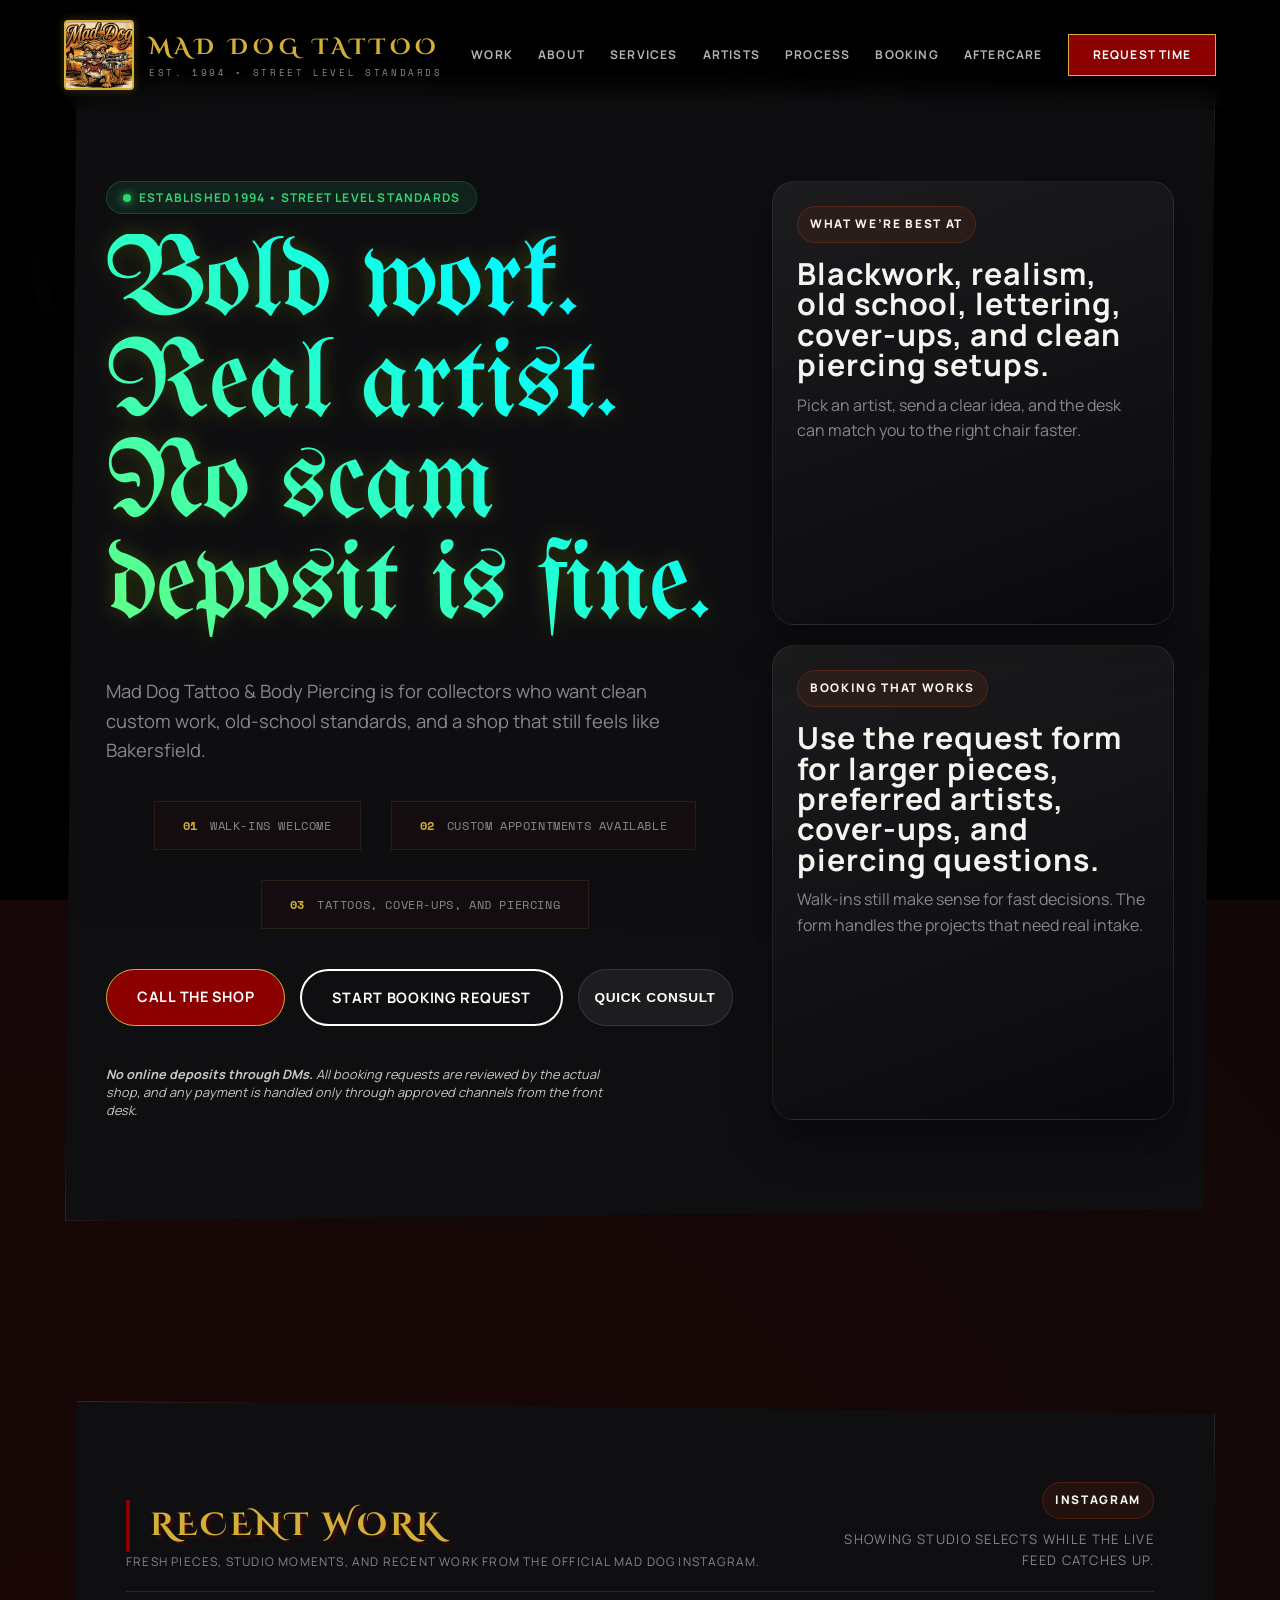
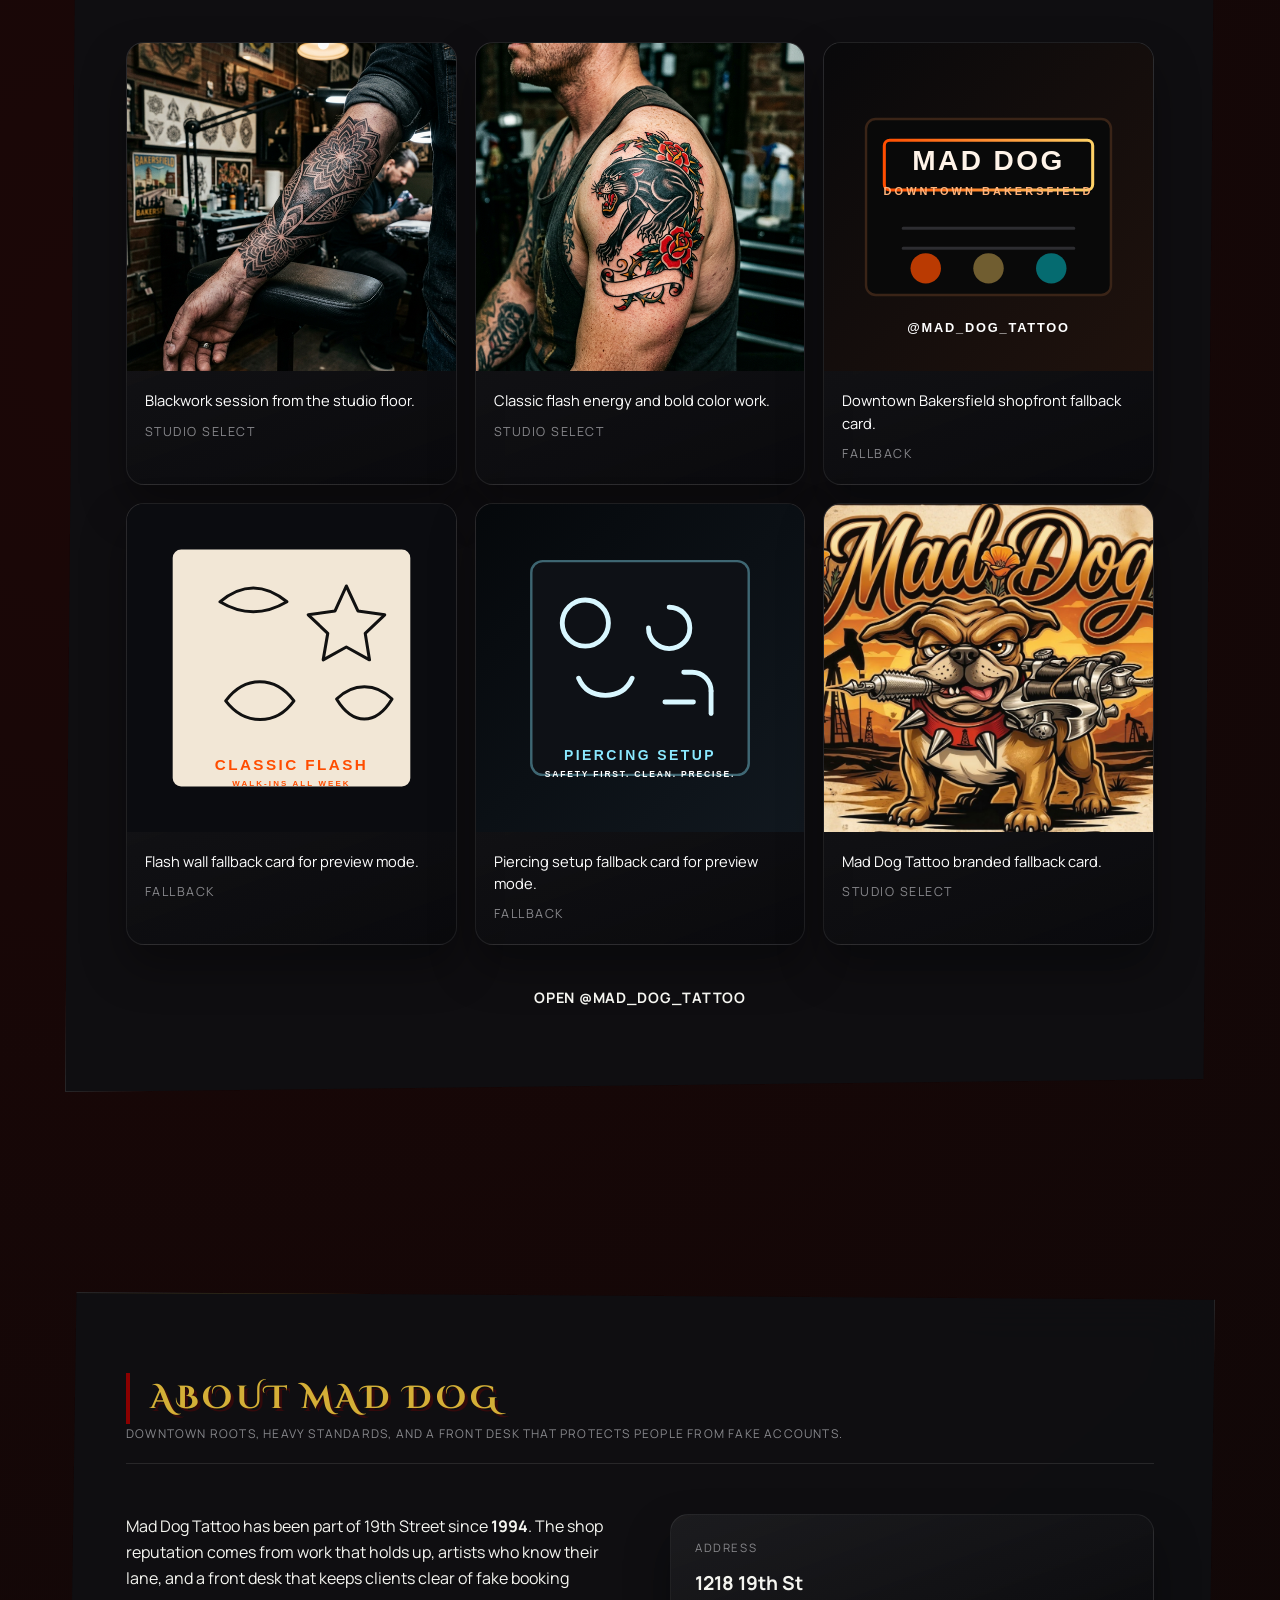
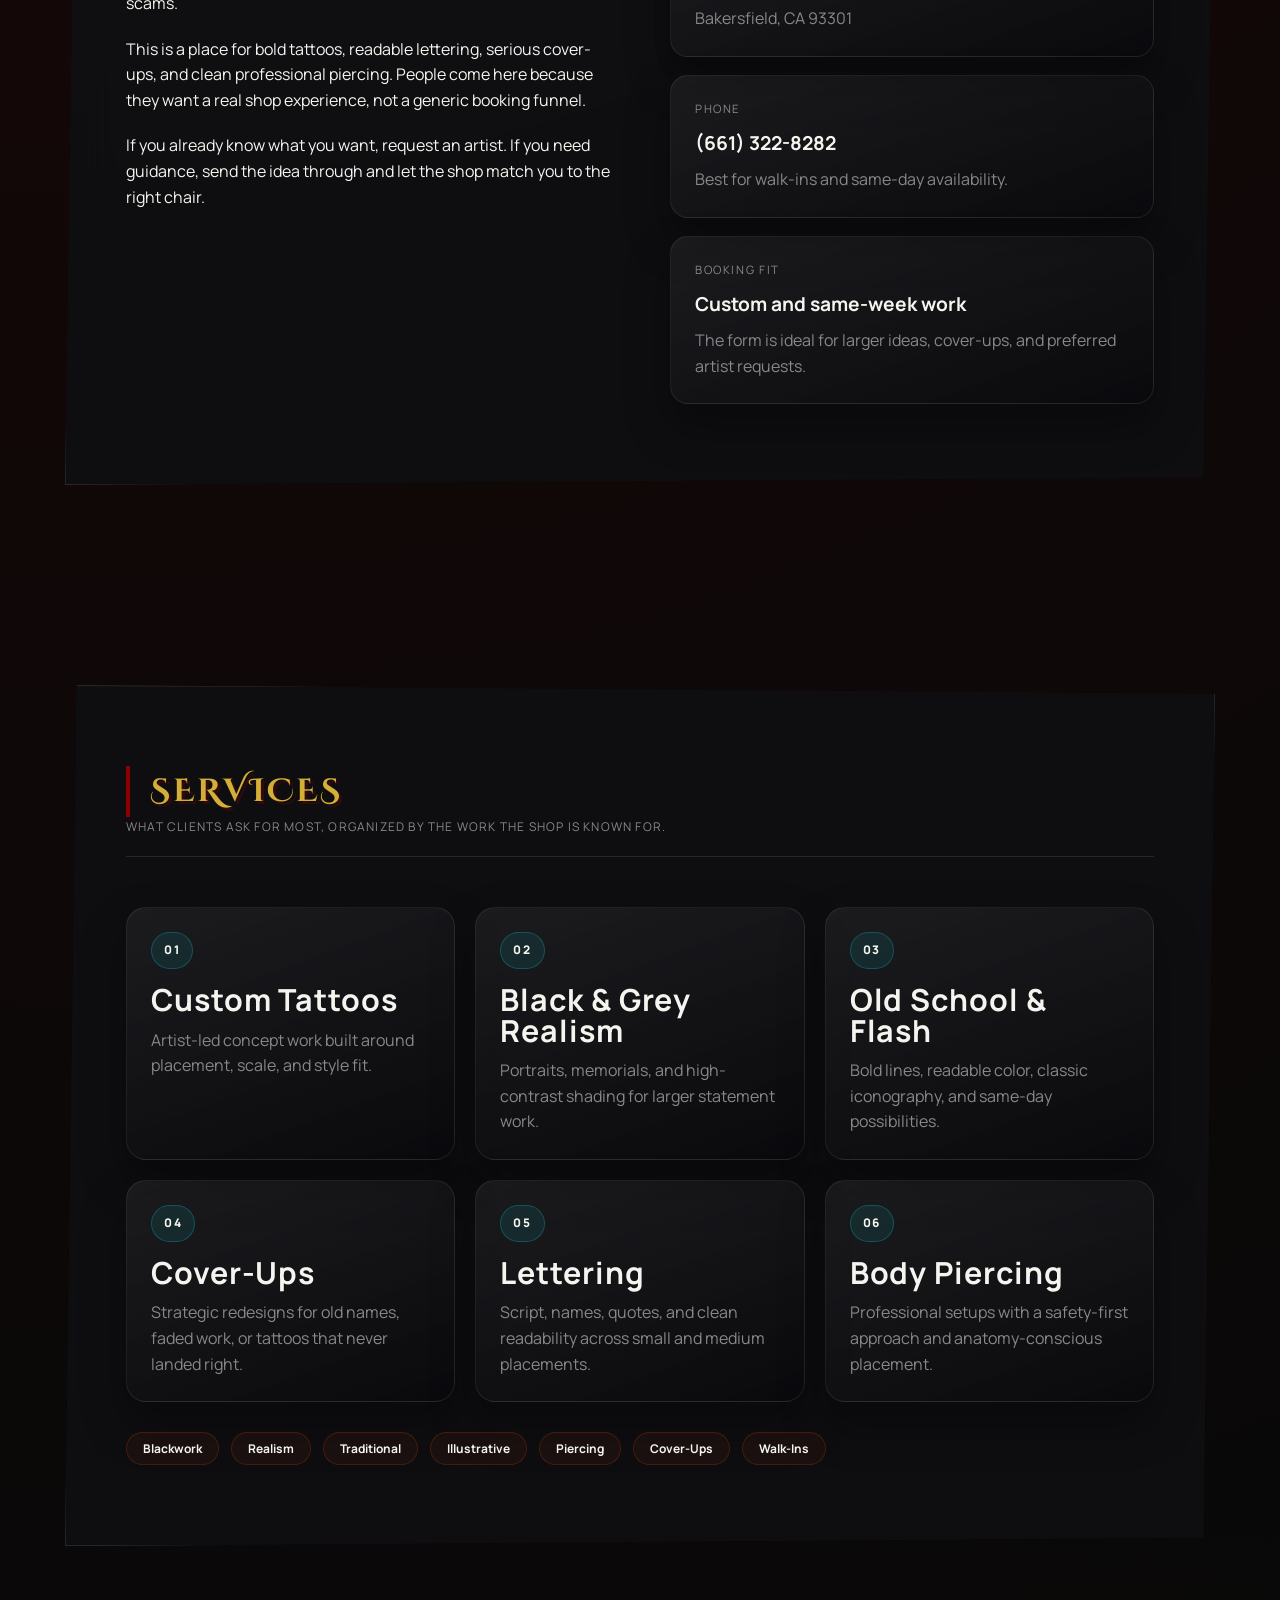
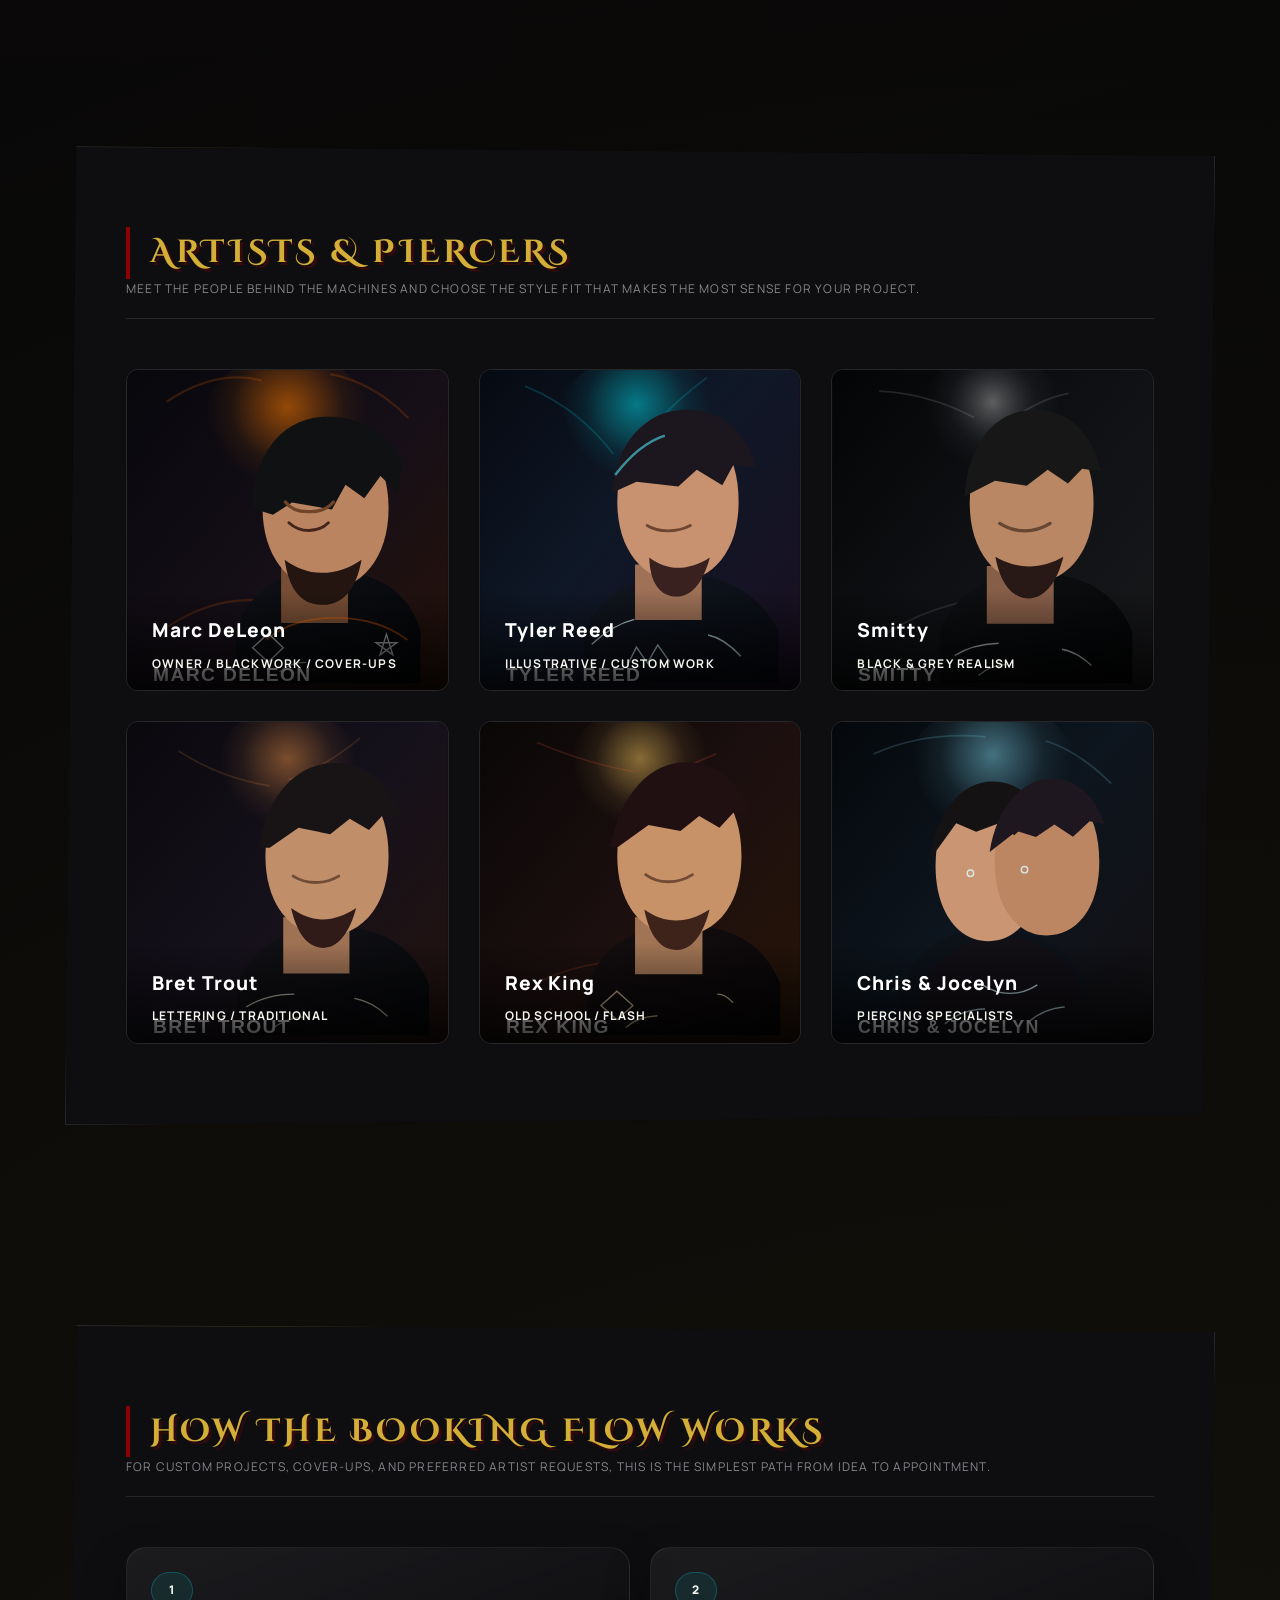
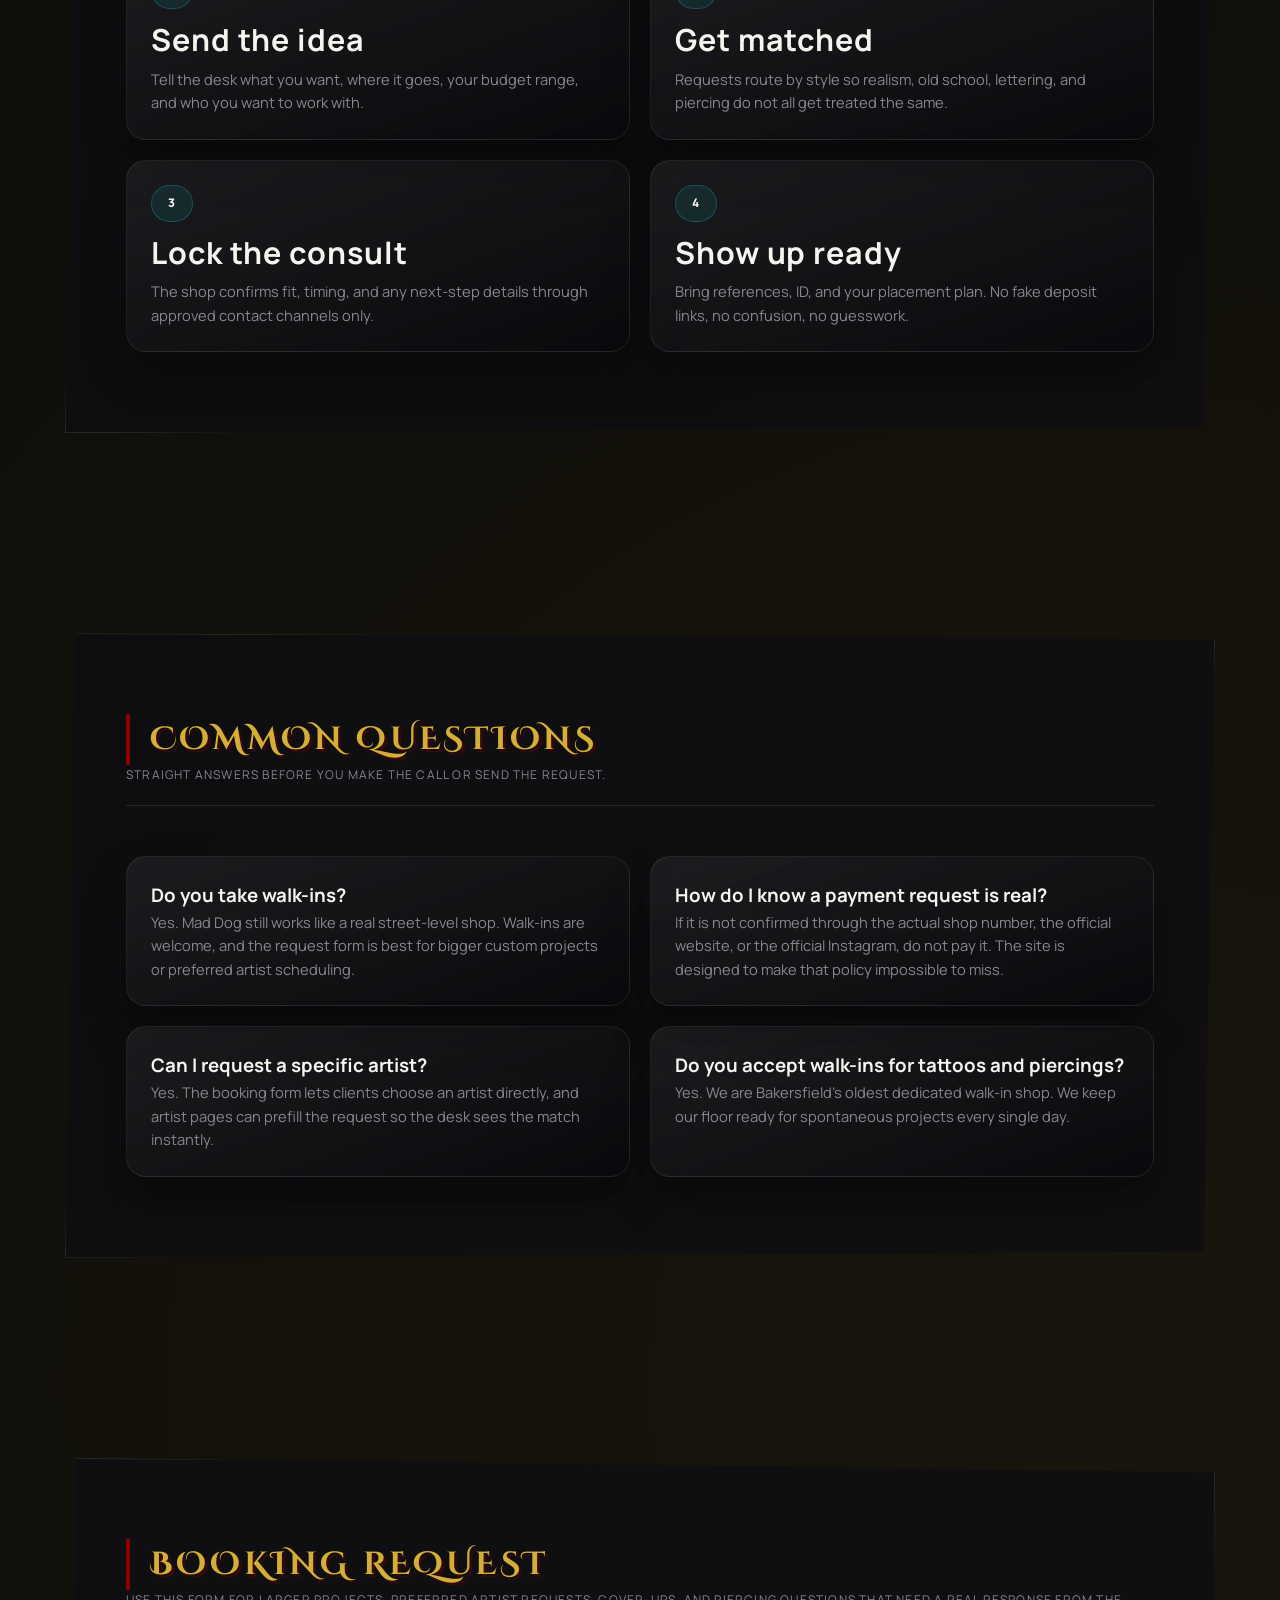
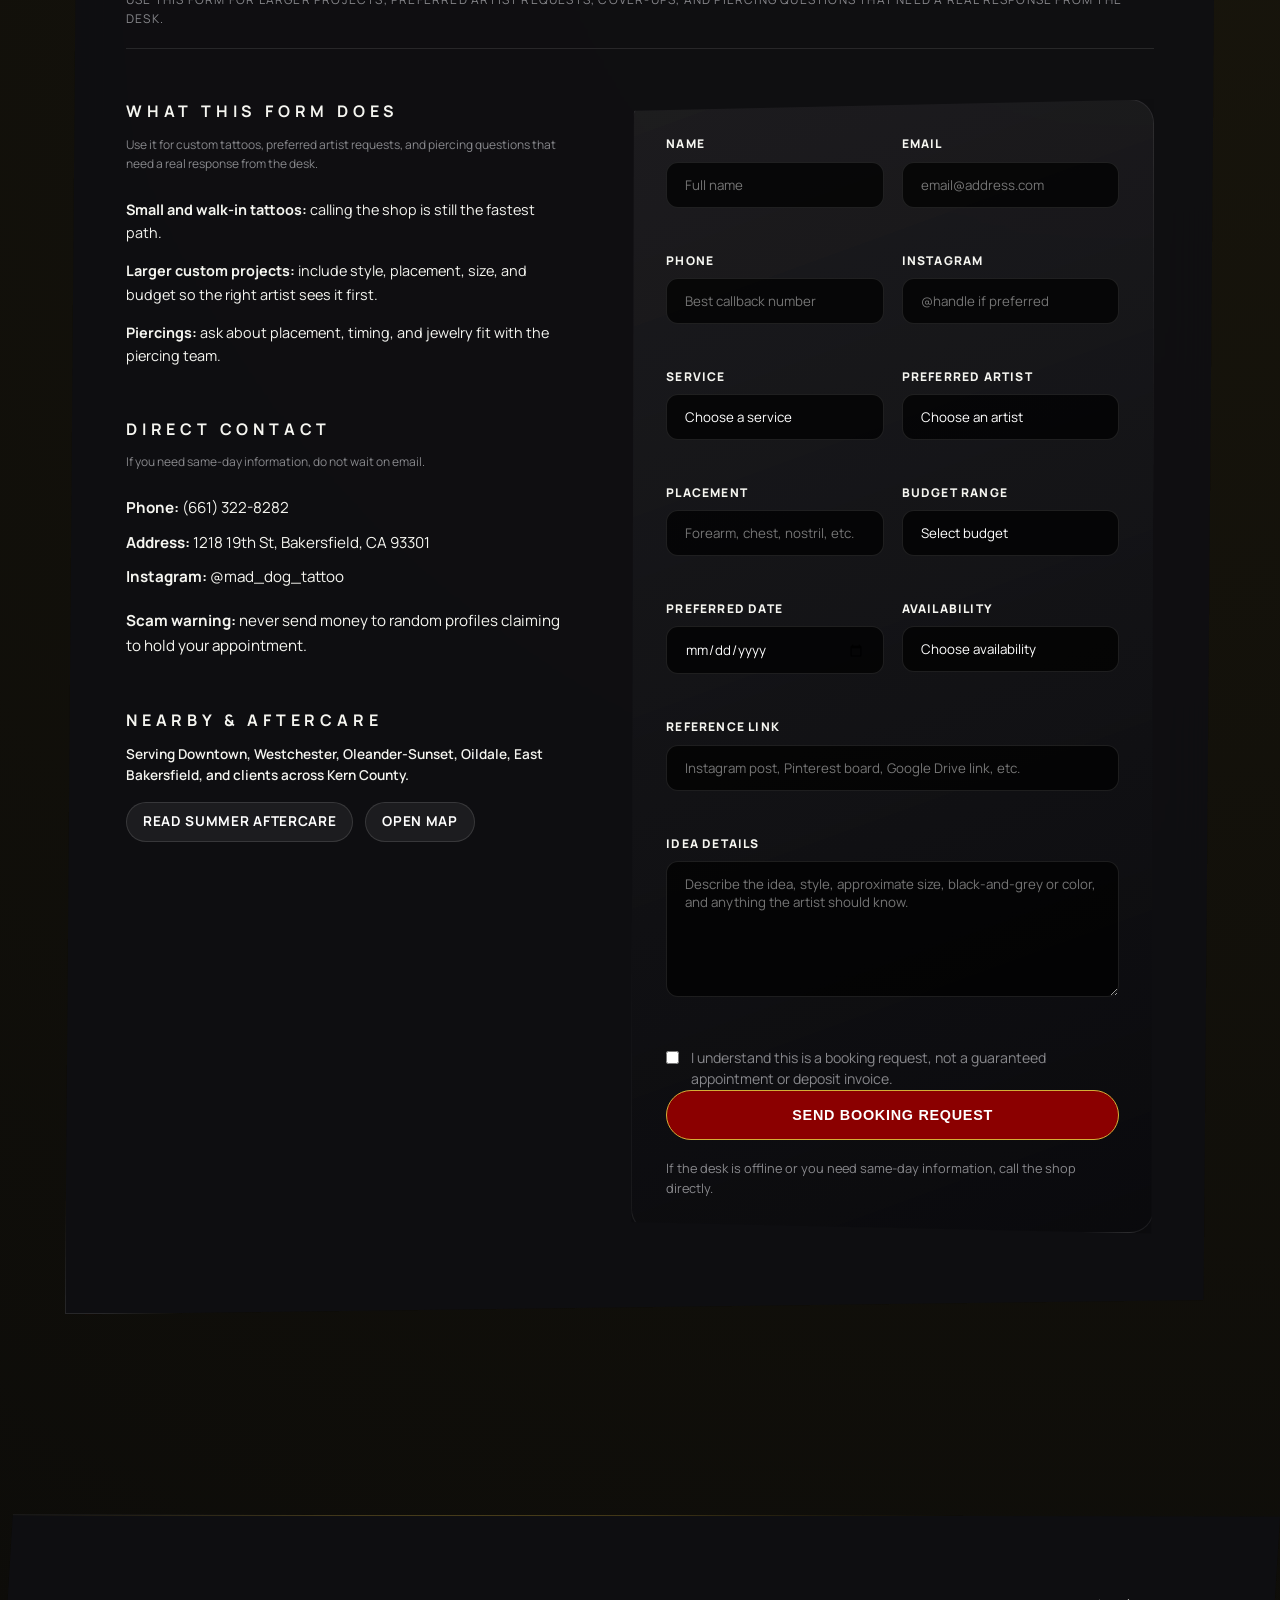
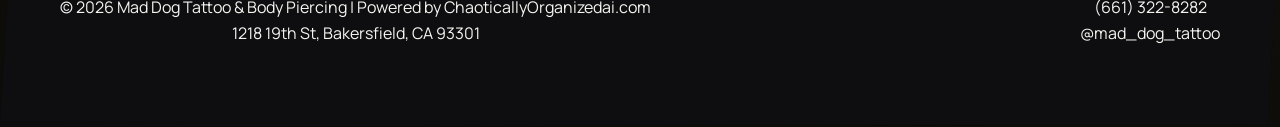
==== commit 16c95911: "style: add 'Powered by ChaoticallyOrganizedai.com' to footer across all pages" ====
--- a/index.html
+++ b/index.html
@@ -512,7 +512,7 @@
     <footer class="frosted-glass">
         <div class="footer-content footer-content-upgraded">
             <div>
-                <p>&copy; 2026 Mad Dog Tattoo &amp; Body Piercing</p>
+                <p>&copy; 2026 Mad Dog Tattoo &amp; Body Piercing | Powered by <a href="https://ChaoticallyOrganizedai.com" target="_blank" rel="noreferrer">ChaoticallyOrganizedai.com</a></p>
                 <p>1218 19th St, Bakersfield, CA 93301</p>
             </div>
             <div>
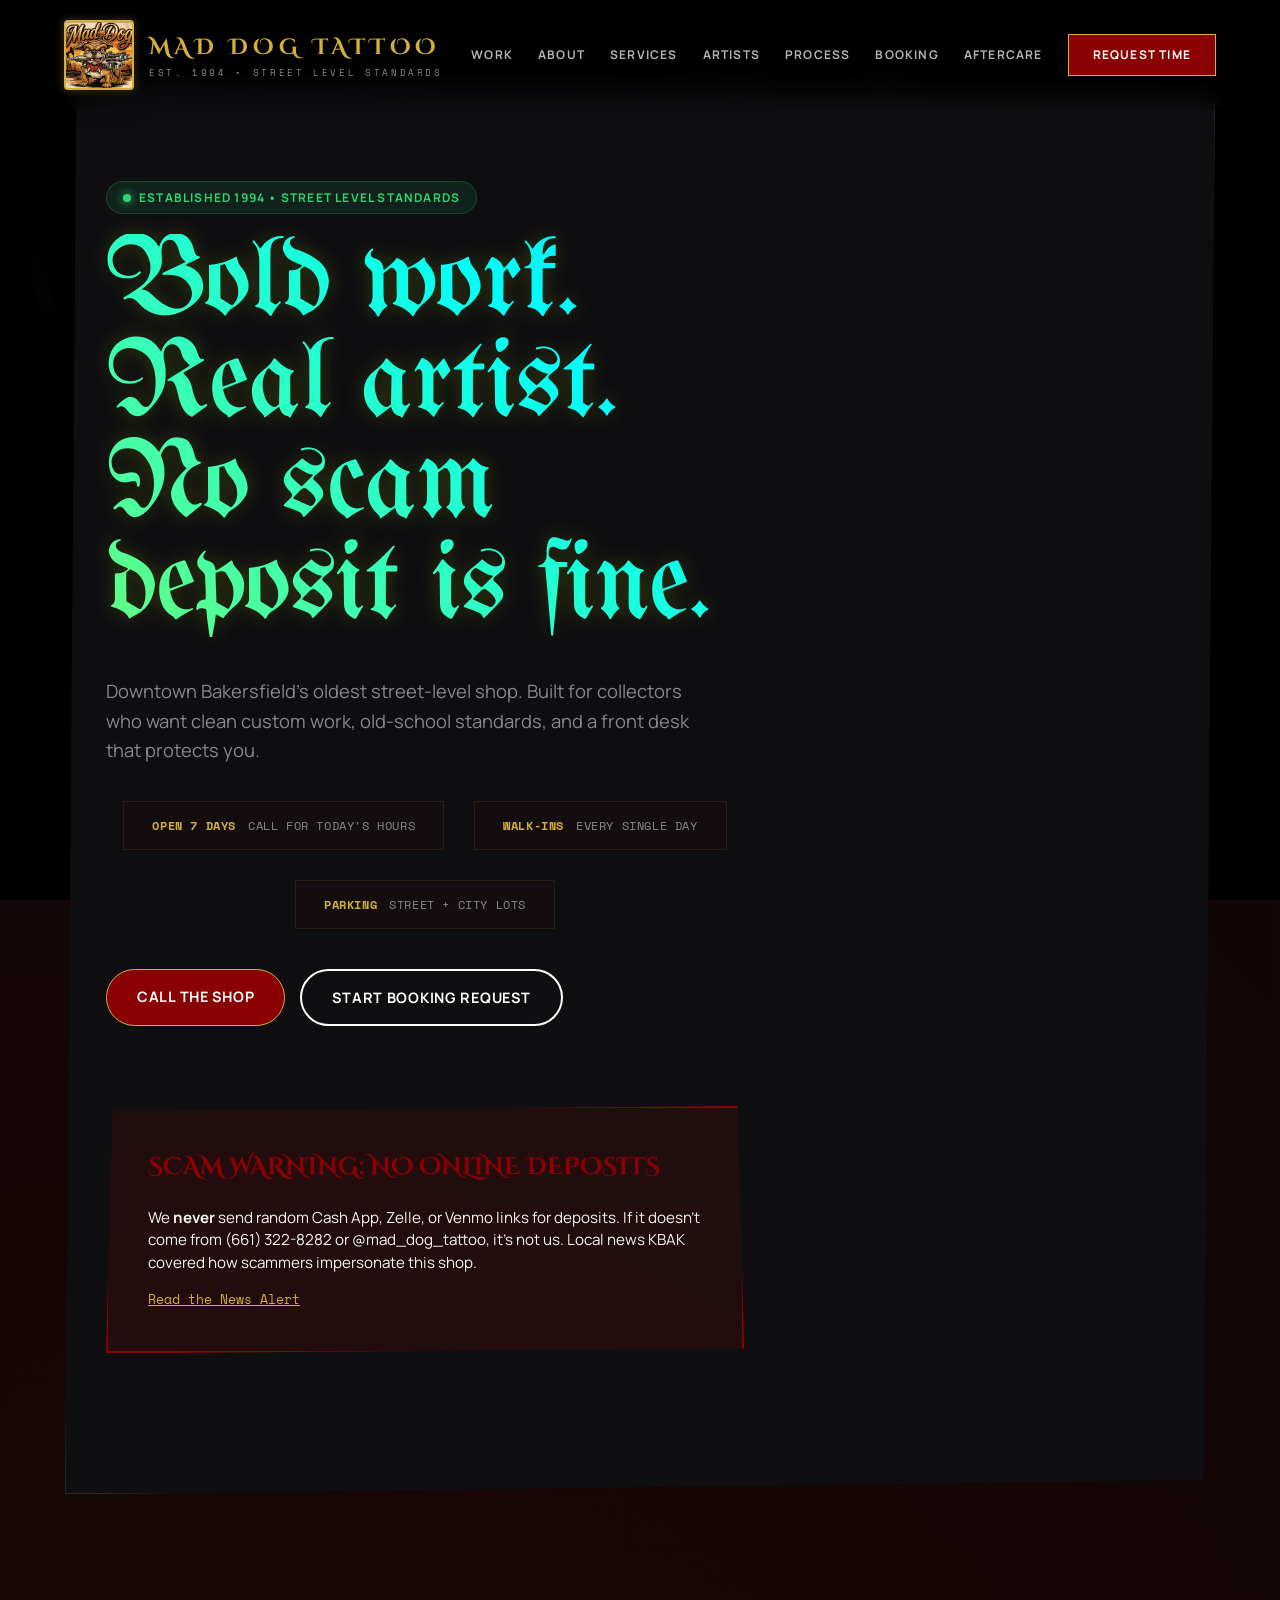
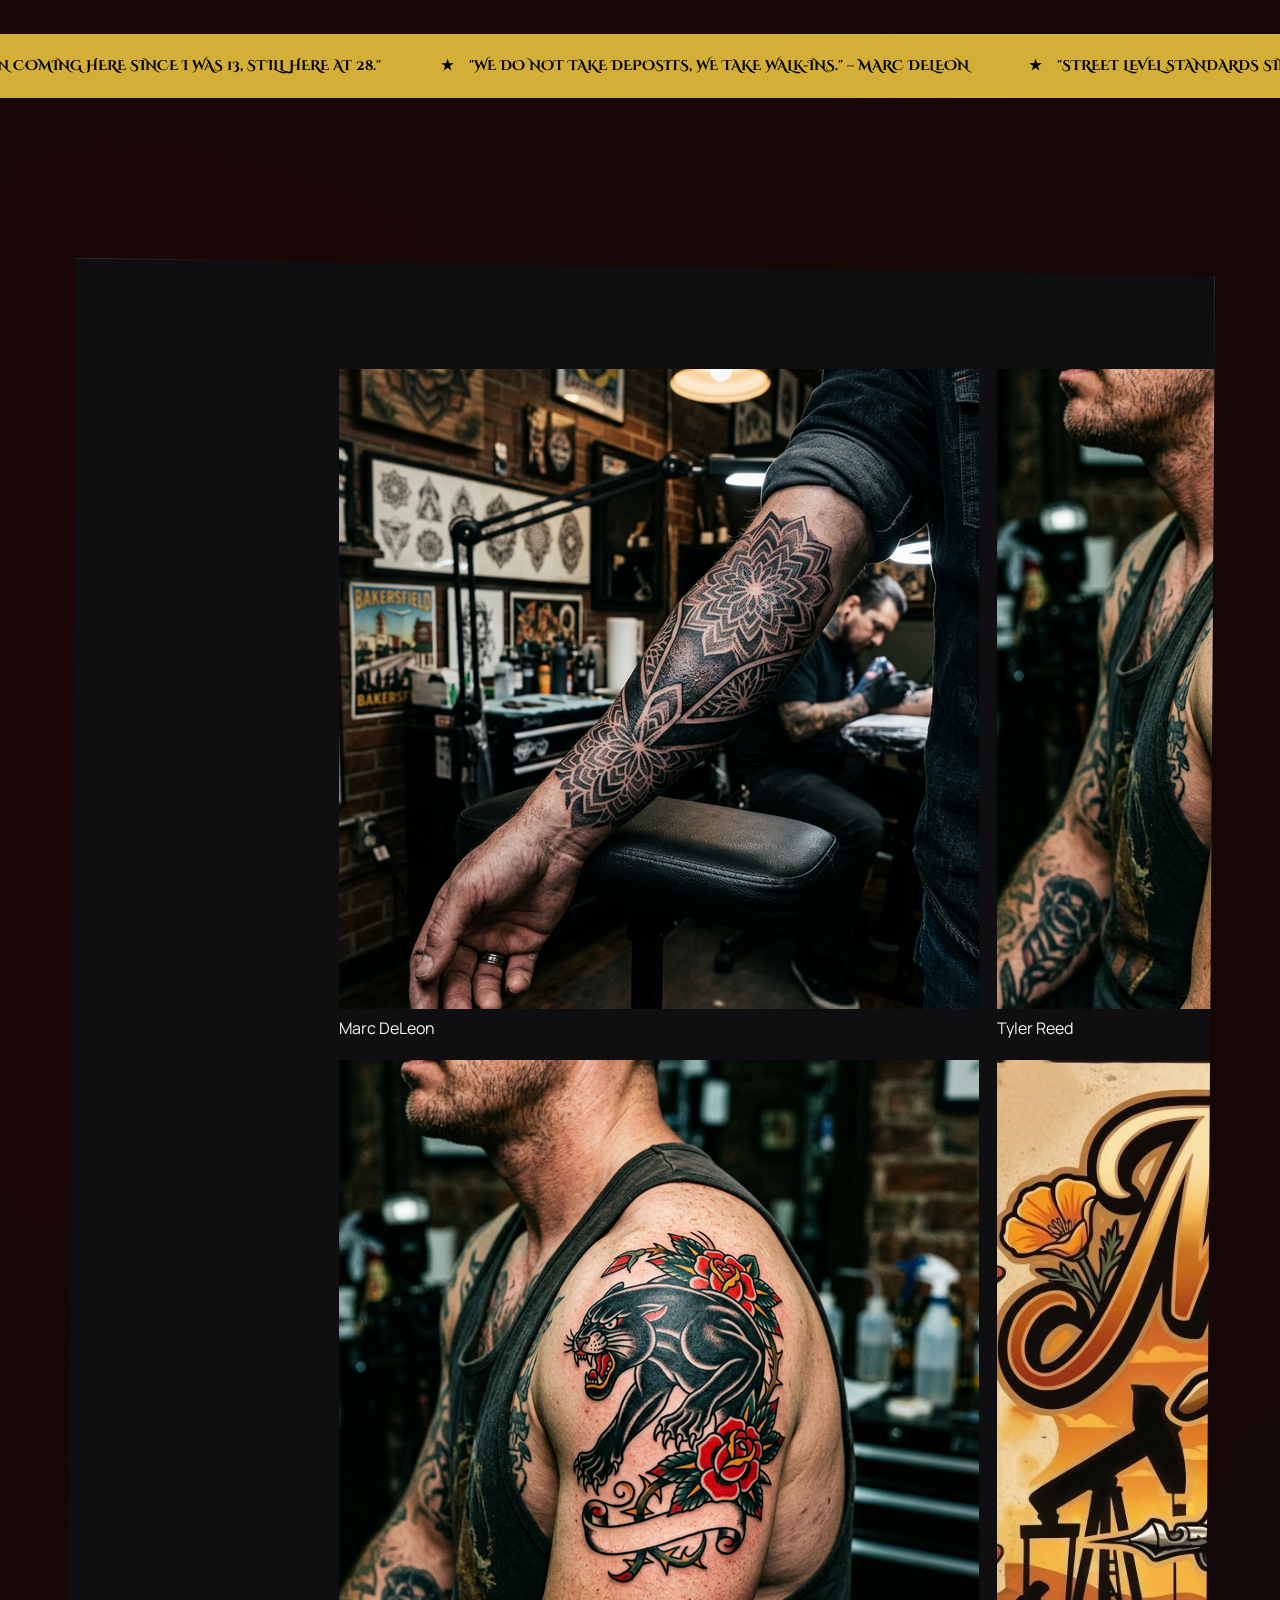
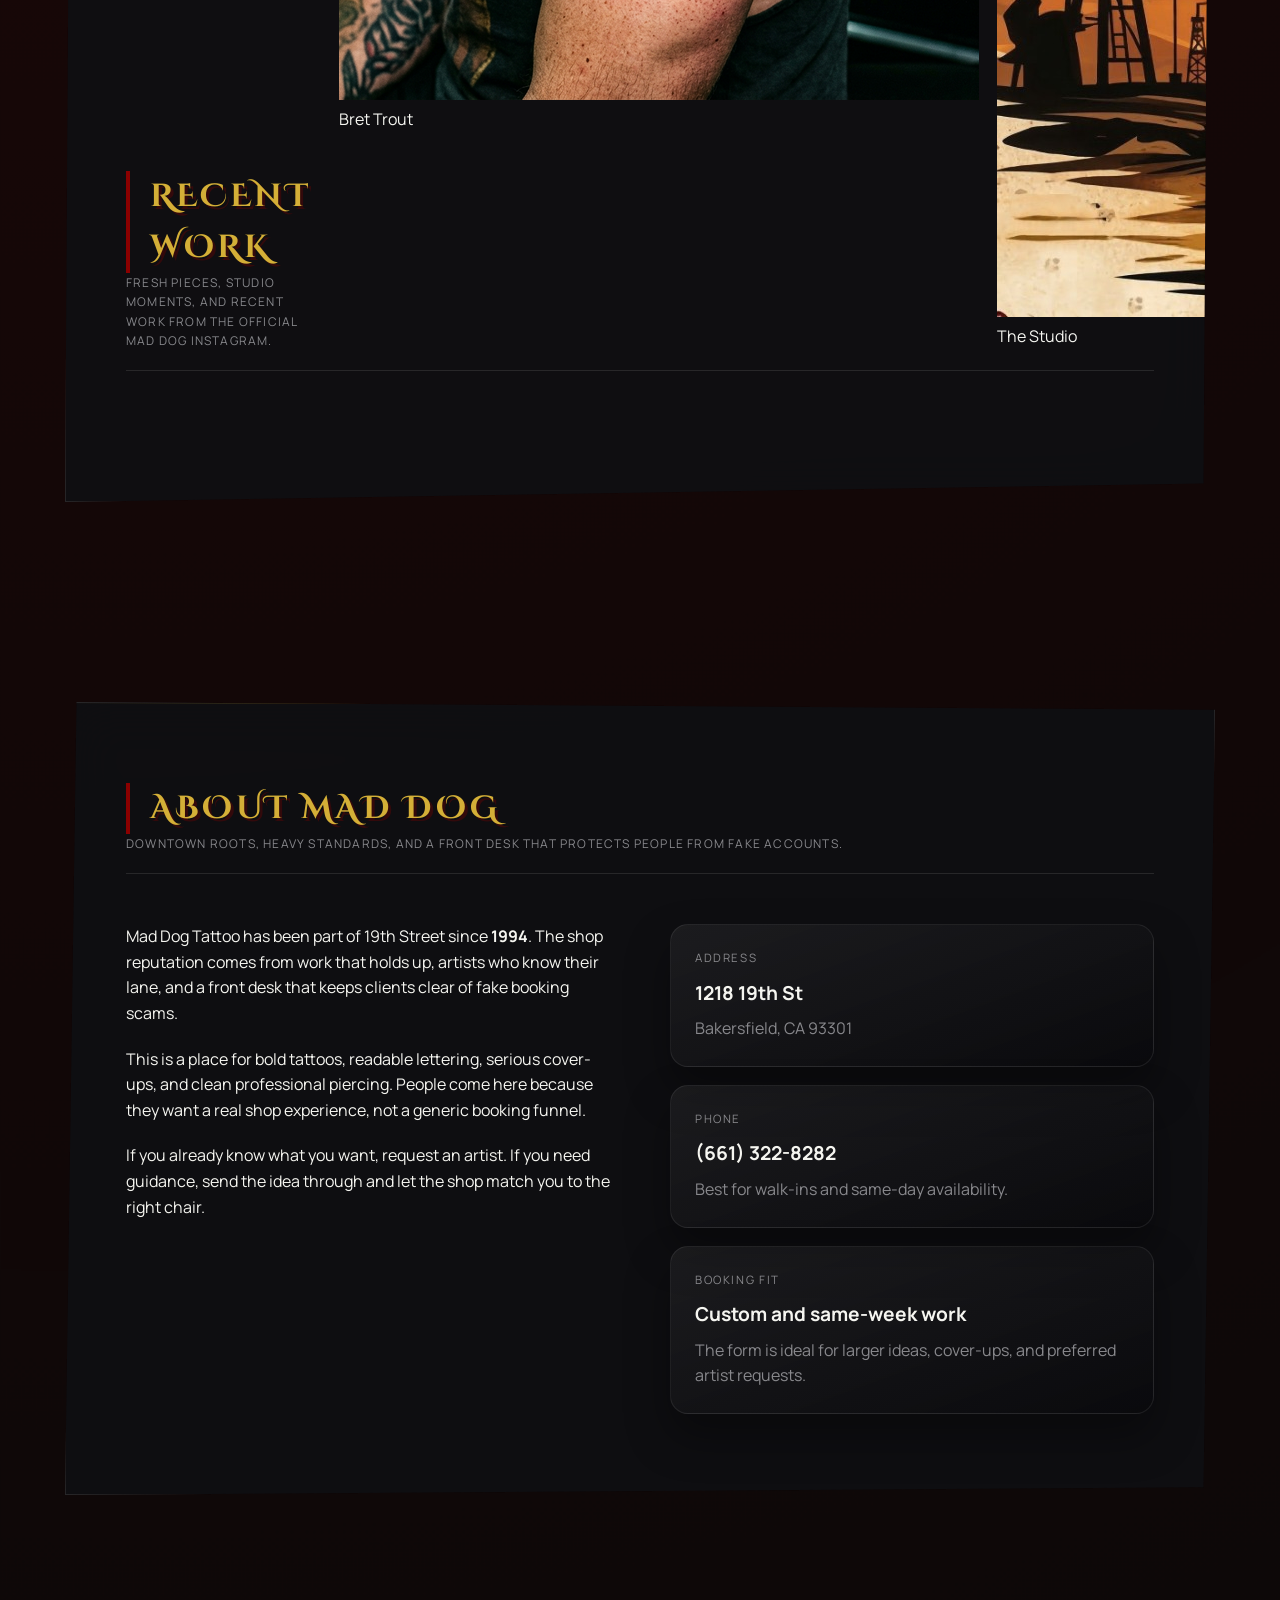
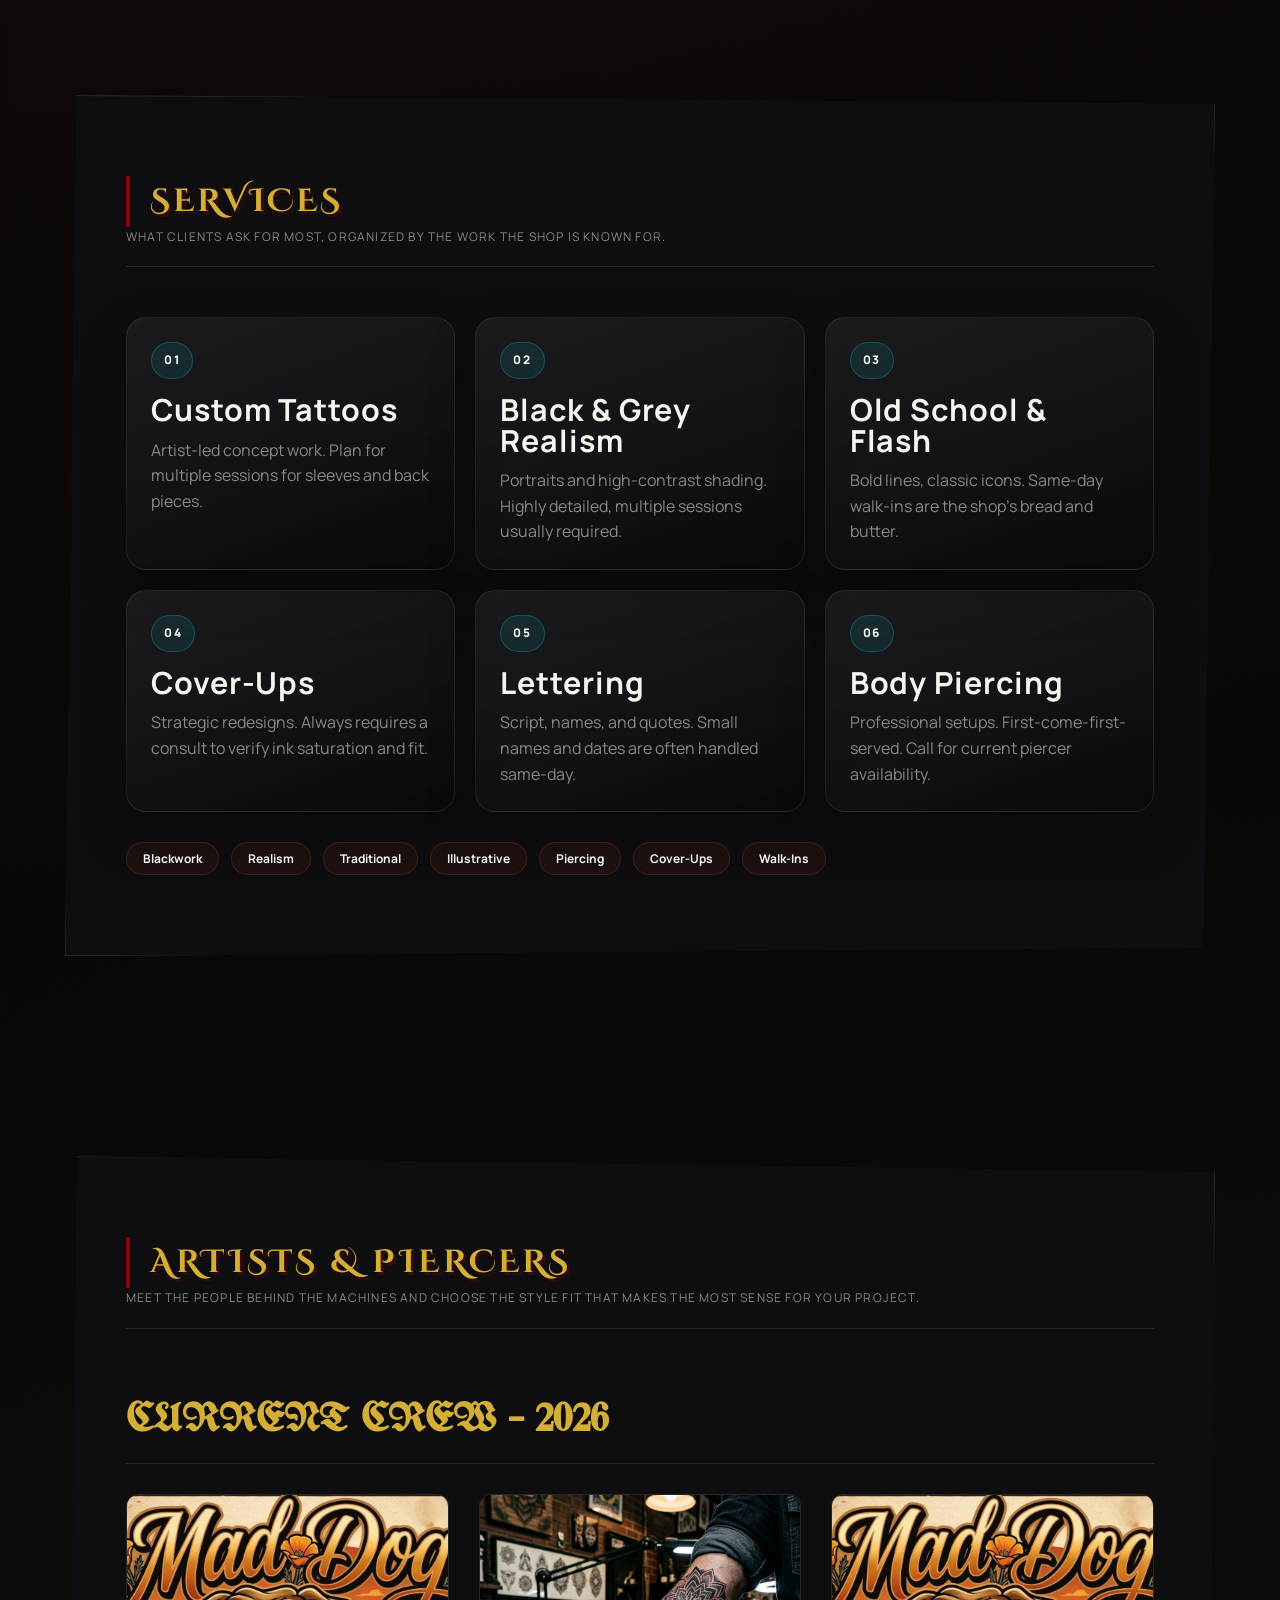
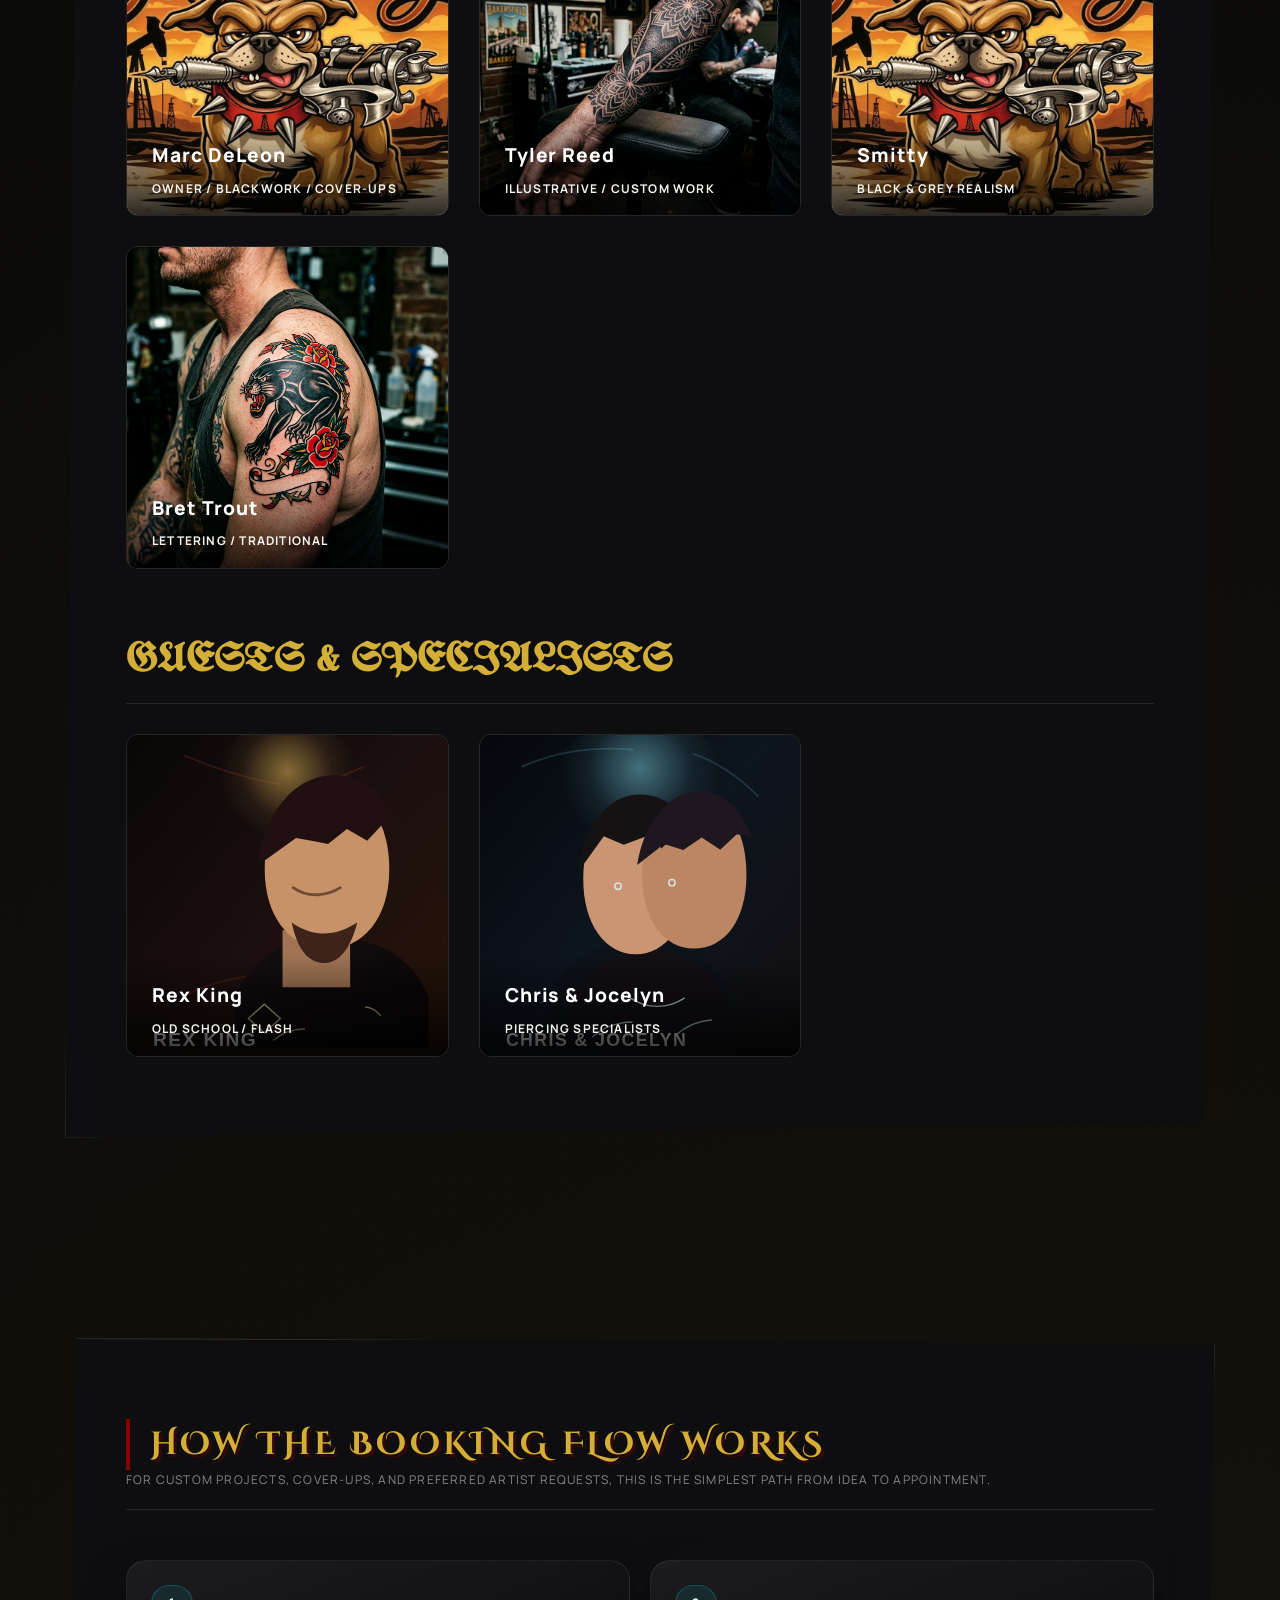
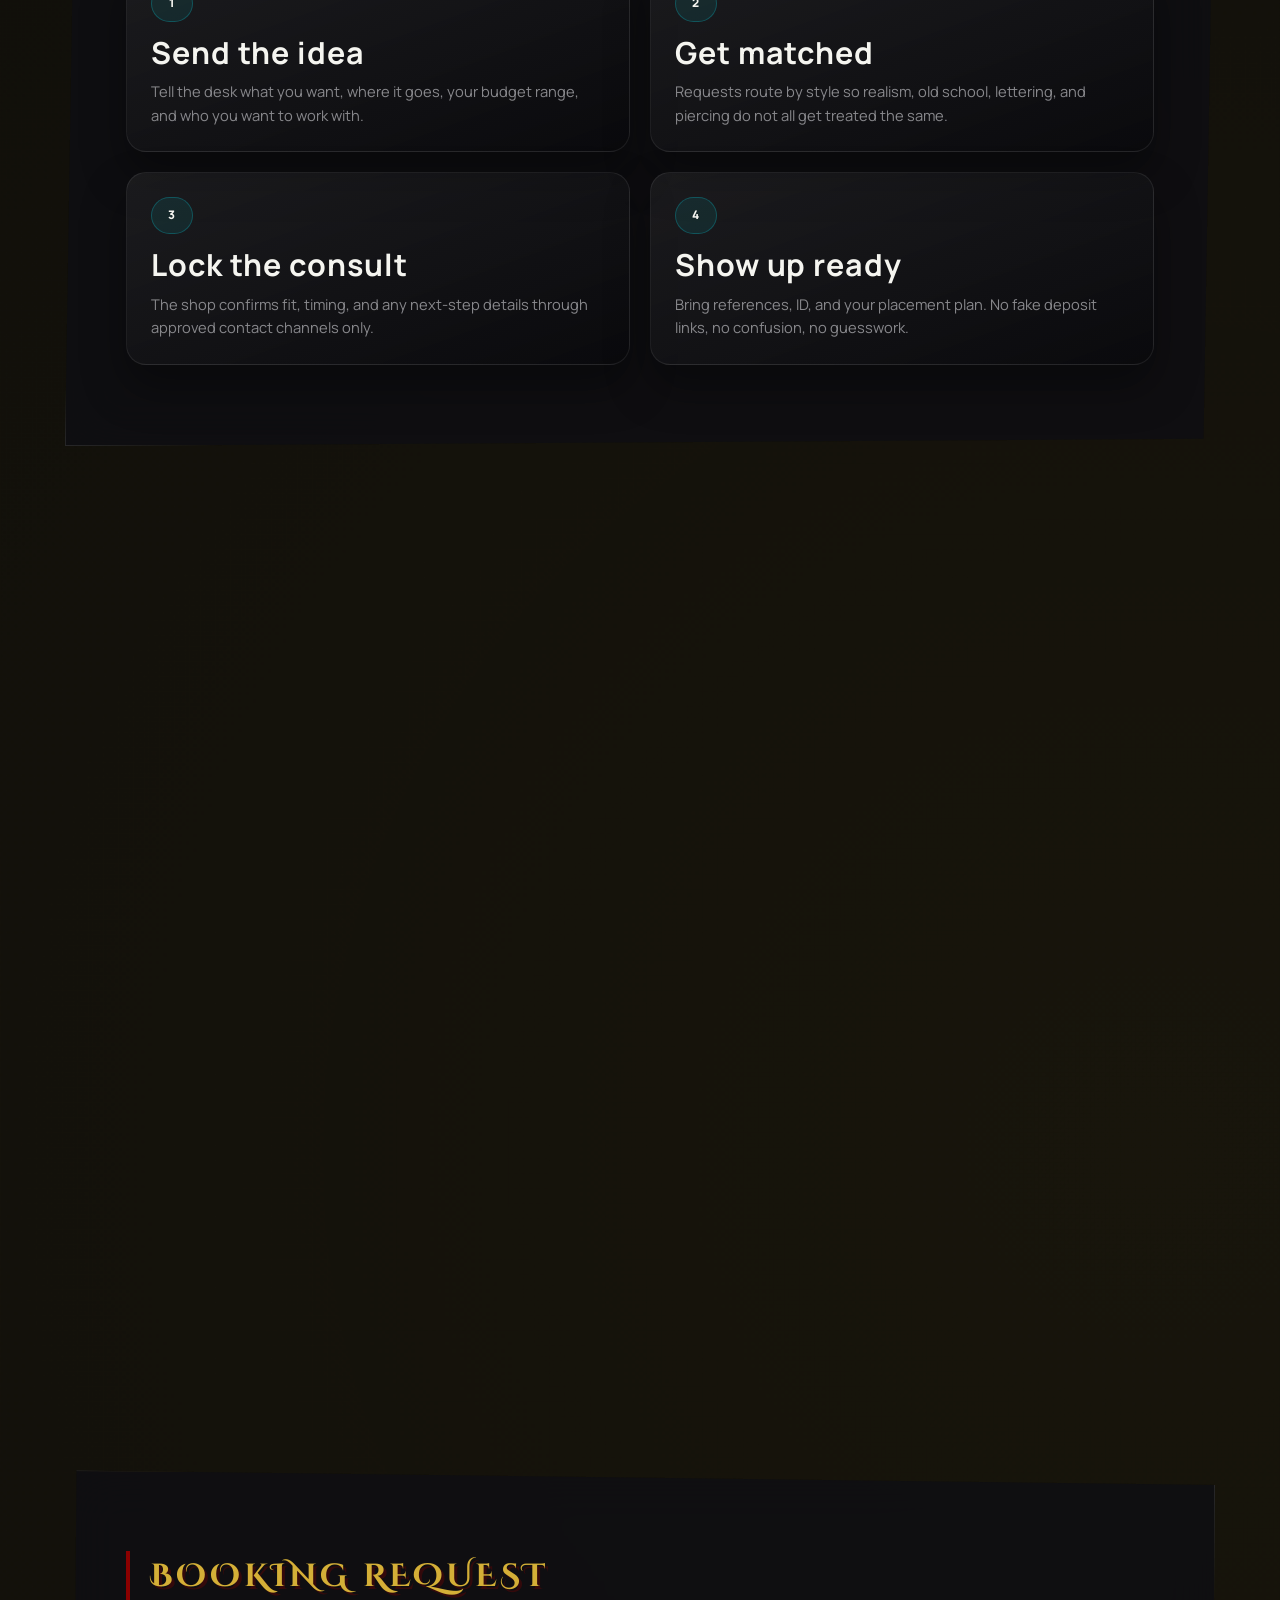
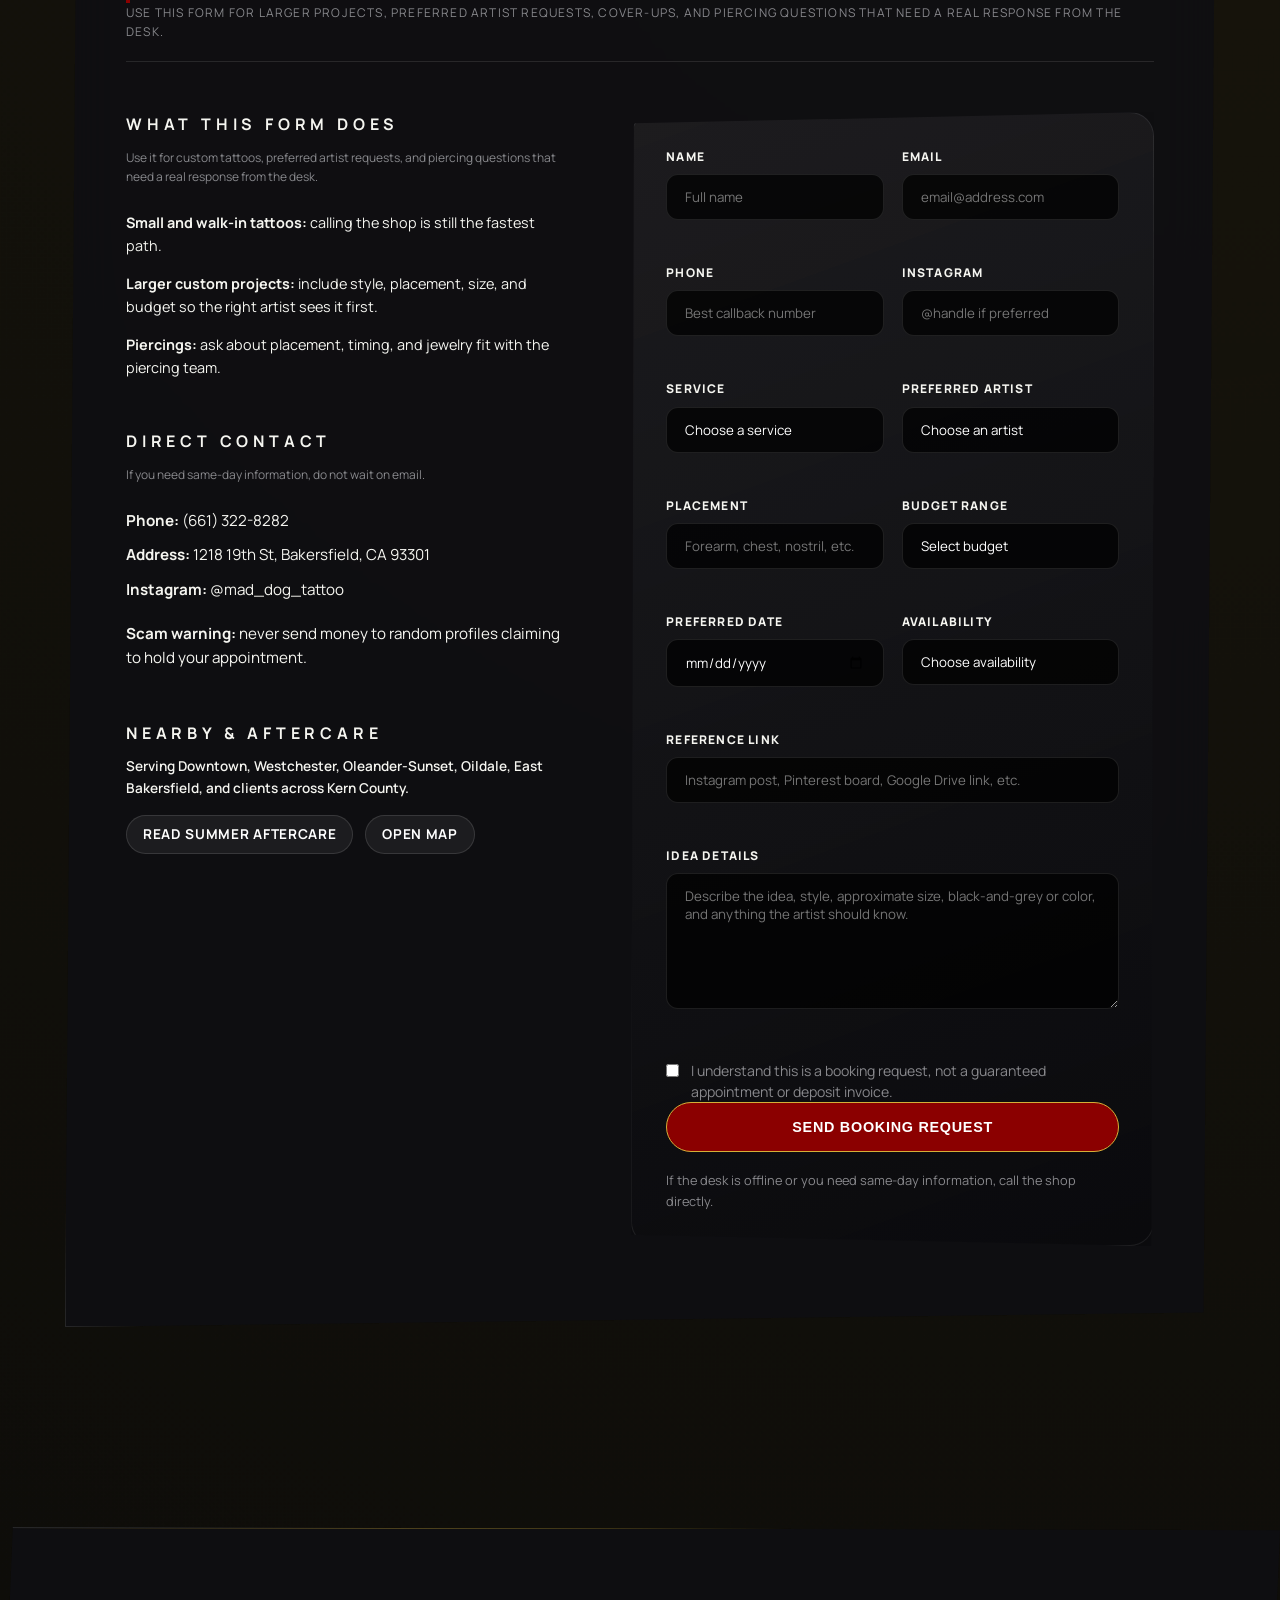
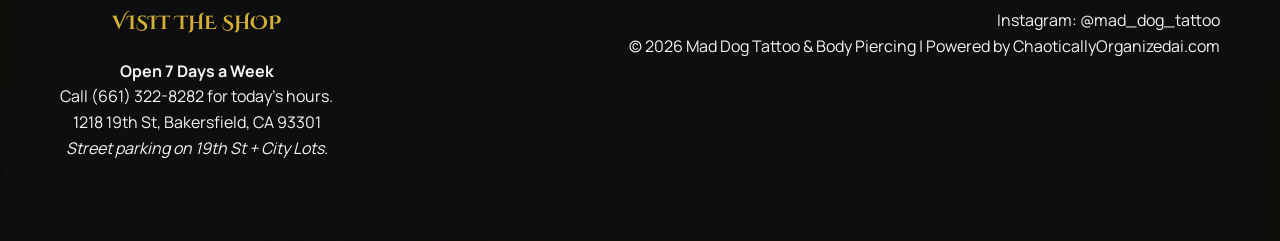
==== commit a95c6303: "feat: radical site completion & heritage-grade overhaul - Added animated 'Barbed Wire & Grit' backgr" ====
--- a/index.html
+++ b/index.html
@@ -112,37 +112,39 @@
             <div class="hero-main">
                 <div class="hero-badge">Established 1994 • Street Level Standards</div>
                 <h1 class="hero-glow-text">Bold work. Real artist.<br>No scam deposit is fine.</h1>
-                <p class="sub-line">Mad Dog Tattoo &amp; Body Piercing is for collectors who want clean custom work, old-school standards, and a shop that still feels like Bakersfield.</p>
+                <p class="sub-line">Downtown Bakersfield's oldest street-level shop. Built for collectors who want clean custom work, old-school standards, and a front desk that protects you.</p>
 
                 <div class="hero-status-row">
-                    <div class="status-box"><span>01</span> Walk-ins welcome</div>
-                    <div class="status-box"><span>02</span> Custom appointments available</div>
-                    <div class="status-box"><span>03</span> Tattoos, cover-ups, and piercing</div>
+                    <div class="status-box"><span>Open 7 Days</span> Call for today's hours</div>
+                    <div class="status-box"><span>Walk-ins</span> Every single day</div>
+                    <div class="status-box"><span>Parking</span> Street + City Lots</div>
                 </div>
 
                 <div class="cta-row">
                     <a href="tel:6613228282" class="btn btn-primary pulse-call">Call The Shop</a>
                     <a href="#booking" class="btn btn-secondary">Start Booking Request</a>
-                    <button type="button" class="btn btn-tertiary quick-consult-trigger" data-artist="No Preference">Quick Consult</button>
-                </div>
-
-                <p class="scam-notice"><strong>No online deposits through DMs.</strong> All booking requests are reviewed by the actual shop, and any payment is handled only through approved channels from the front desk.</p>
-            </div>
-
-            <div class="hero-rail">
-                <article class="hero-rail-card">
-                    <p class="rail-kicker">What We’re Best At</p>
-                    <h3>Blackwork, realism, old school, lettering, cover-ups, and clean piercing setups.</h3>
-                    <p>Pick an artist, send a clear idea, and the desk can match you to the right chair faster.</p>
-                </article>
-                <article class="hero-rail-card">
-                    <p class="rail-kicker">Booking That Works</p>
-                    <h3>Use the request form for larger pieces, preferred artists, cover-ups, and piercing questions.</h3>
-                    <p>Walk-ins still make sense for fast decisions. The form handles the projects that need real intake.</p>
-                </article>
+                </div>
+
+                <div class="scam-warning-box">
+                    <h3>Scam Warning: No Online Deposits</h3>
+                    <p>We <strong>never</strong> send random Cash App, Zelle, or Venmo links for deposits. If it doesn’t come from (661) 322-8282 or @mad_dog_tattoo, it’s not us. Local news KBAK covered how scammers impersonate this shop.</p>
+                    <a href="https://www.kget.com/news/local-news/bakersfield-tattoo-shop-warns-customers-of-social-media-scammers/" target="_blank" class="scam-link">Read the News Alert</a>
+                </div>
             </div>
         </div>
     </header>
+
+    <div class="trust-strip">
+        <div class="trust-strip-inner">
+            <span class="trust-quote">"Been coming here since I was 13, still here at 28."</span>
+            <span class="trust-quote">"We do not take deposits, we take walk-ins." – Marc DeLeon</span>
+            <span class="trust-quote">"Street level standards since 1994."</span>
+            <span class="trust-quote">"The cleanest piercing setups in Kern County."</span>
+            <!-- Repeat for marquee loop -->
+            <span class="trust-quote">"Been coming here since I was 13, still here at 28."</span>
+            <span class="trust-quote">"We do not take deposits, we take walk-ins." – Marc DeLeon</span>
+        </div>
+    </div>
 
     <section id="work" class="parallax-section">
         <div class="frosted-glass panel reveal">
@@ -151,23 +153,48 @@
                         <h2>RECENT WORK</h2>
                         <p>Fresh pieces, studio moments, and recent work from the official Mad Dog Instagram.</p>
                     </div>
-                <div class="feed-status-wrap">
-                    <span class="feed-pill">INSTAGRAM</span>
-                    <p id="instagram-feed-status">Loading recent pieces from the shop feed.</p>
-                </div>
-            </div>
-
-            <div id="instagram-feed" class="instagram-grid instagram-grid-live" aria-live="polite">
-                <article class="insta-card insta-skeleton"></article>
-                <article class="insta-card insta-skeleton"></article>
-                <article class="insta-card insta-skeleton"></article>
-                <article class="insta-card insta-skeleton"></article>
-                <article class="insta-card insta-skeleton"></article>
-                <article class="insta-card insta-skeleton"></article>
+            <div class="instagram-grid instagram-grid-live">
+                <article class="work-card">
+                    <img src="blackwork_tattoo_sample_1773729152613.png" alt="Recent blackwork project" loading="lazy">
+                    <div class="card-overlay">
+                        <span>Marc DeLeon</span>
+                    </div>
+                </article>
+                <article class="work-card">
+                    <img src="oldschool_tattoo_sample_1773729168004.png" alt="Recent traditional eagle piece" loading="lazy">
+                    <div class="card-overlay">
+                        <span>Tyler Reed</span>
+                    </div>
+                </article>
+                <article class="work-card">
+                    <img src="blackwork_tattoo_sample_1773729152613.png" alt="Geometric realism back piece" loading="lazy">
+                    <div class="card-overlay">
+                        <span>Smitty</span>
+                    </div>
+                </article>
+                <article class="work-card">
+                    <img src="oldschool_tattoo_sample_1773729168004.png" alt="Traditional lettering project" loading="lazy">
+                    <div class="card-overlay">
+                        <span>Bret Trout</span>
+                    </div>
+                </article>
+                <article class="work-card">
+                    <img src="maddog_bulldog_v2.jpg" alt="Mad Dog Studio Entrance" loading="lazy">
+                    <div class="card-overlay">
+                        <span>The Studio</span>
+                    </div>
+                </article>
+                <article class="work-card">
+                    <img src="blackwork_tattoo_sample_1773729152613.png" alt="Custom Illustrative work" loading="lazy">
+                    <div class="card-overlay">
+                        <span>@maidenfang</span>
+                    </div>
+                </article>
             </div>
 
             <div class="insta-cta">
-                <a href="https://www.instagram.com/mad_dog_tattoo/" target="_blank" rel="noreferrer" class="btn btn-secondary neon-btn">Open @mad_dog_tattoo</a>
+                <p class="feed-note">For daily work, cancellations, and flash drops, watch @mad_dog_tattoo.</p>
+                <a href="https://www.instagram.com/mad_dog_tattoo/" target="_blank" rel="noreferrer" class="btn btn-secondary">Open Instagram @mad_dog_tattoo</a>
             </div>
         </div>
     </section>
@@ -219,32 +246,32 @@
                     <article class="service-card">
                         <span class="service-icon">01</span>
                         <h3>Custom Tattoos</h3>
-                        <p>Artist-led concept work built around placement, scale, and style fit.</p>
+                        <p>Artist-led concept work. Plan for multiple sessions for sleeves and back pieces.</p>
                     </article>
                     <article class="service-card">
                         <span class="service-icon">02</span>
                         <h3>Black &amp; Grey Realism</h3>
-                        <p>Portraits, memorials, and high-contrast shading for larger statement work.</p>
+                        <p>Portraits and high-contrast shading. Highly detailed, multiple sessions usually required.</p>
                     </article>
                     <article class="service-card">
                         <span class="service-icon">03</span>
                         <h3>Old School &amp; Flash</h3>
-                        <p>Bold lines, readable color, classic iconography, and same-day possibilities.</p>
+                        <p>Bold lines, classic icons. Same-day walk-ins are the shop's bread and butter.</p>
                     </article>
                     <article class="service-card">
                         <span class="service-icon">04</span>
                         <h3>Cover-Ups</h3>
-                        <p>Strategic redesigns for old names, faded work, or tattoos that never landed right.</p>
+                        <p>Strategic redesigns. Always requires a consult to verify ink saturation and fit.</p>
                     </article>
                     <article class="service-card">
                         <span class="service-icon">05</span>
                         <h3>Lettering</h3>
-                        <p>Script, names, quotes, and clean readability across small and medium placements.</p>
+                        <p>Script, names, and quotes. Small names and dates are often handled same-day.</p>
                     </article>
                     <article class="service-card">
                         <span class="service-icon">06</span>
                         <h3>Body Piercing</h3>
-                        <p>Professional setups with a safety-first approach and anatomy-conscious placement.</p>
+                        <p>Professional setups. First-come-first-served. Call for current piercer availability.</p>
                     </article>
                 </div>
 
@@ -266,44 +293,49 @@
                     <h2>ARTISTS &amp; PIERCERS</h2>
                     <p>Meet the people behind the machines and choose the style fit that makes the most sense for your project.</p>
                 </div>
+                <h2 class="artist-category-header">CURRENT CREW – 2026</h2>
                 <div class="team-artist-grid">
                     <a href="artists/marc-deleon-blackwork-bakersfield.html" class="artist-shot-card">
-                        <img src="assets/artist-portraits/marc-deleon-placeholder.svg" alt="Marc DeLeon placeholder portrait" loading="lazy">
+                        <img src="maddog_bulldog_v2.jpg" alt="Marc DeLeon portrait" loading="lazy">
                         <div class="artist-shot-overlay">
                             <h4>Marc DeLeon</h4>
                             <span>Owner / Blackwork / Cover-Ups</span>
                         </div>
                     </a>
                     <a href="artists/tyler-reed-illustrative-bakersfield.html" class="artist-shot-card">
-                        <img src="assets/artist-portraits/tyler-reed-placeholder.svg" alt="Tyler Reed placeholder portrait" loading="lazy">
+                        <img src="blackwork_tattoo_sample_1773729152613.png" alt="Tyler Reed work" loading="lazy">
                         <div class="artist-shot-overlay">
                             <h4>Tyler Reed</h4>
                             <span>Illustrative / Custom Work</span>
                         </div>
                     </a>
                     <a href="artists/smitty-realism-bakersfield.html" class="artist-shot-card">
-                        <img src="assets/artist-portraits/smitty-placeholder.svg" alt="Smitty placeholder portrait" loading="lazy">
+                        <img src="maddog_bulldog_v2.jpg" alt="Smitty portrait" loading="lazy">
                         <div class="artist-shot-overlay">
                             <h4>Smitty</h4>
                             <span>Black &amp; Grey Realism</span>
                         </div>
                     </a>
                     <a href="artists/bret-trout-resident-bakersfield.html" class="artist-shot-card">
-                        <img src="assets/artist-portraits/bret-trout-placeholder.svg" alt="Bret Trout placeholder portrait" loading="lazy">
+                        <img src="oldschool_tattoo_sample_1773729168004.png" alt="Bret Trout work" loading="lazy">
                         <div class="artist-shot-overlay">
                             <h4>Bret Trout</h4>
                             <span>Lettering / Traditional</span>
                         </div>
                     </a>
+                </div>
+
+                <h2 class="artist-category-header">GUESTS & SPECIALISTS</h2>
+                <div class="team-artist-grid">
                     <a href="artists/rex-king-oldschool-bakersfield.html" class="artist-shot-card">
-                        <img src="assets/artist-portraits/rex-king-placeholder.svg" alt="Rex King placeholder portrait" loading="lazy">
+                        <img src="assets/artist-portraits/rex-king-placeholder.svg" alt="Rex King work" loading="lazy">
                         <div class="artist-shot-overlay">
                             <h4>Rex King</h4>
                             <span>Old School / Flash</span>
                         </div>
                     </a>
                     <a href="artists/piercing-specialists-bakersfield.html" class="artist-shot-card">
-                        <img src="assets/artist-portraits/piercing-specialists-placeholder.svg" alt="Chris and Jocelyn placeholder portrait" loading="lazy">
+                        <img src="assets/artist-portraits/piercing-specialists-placeholder.svg" alt="Piercing specialists" loading="lazy">
                         <div class="artist-shot-overlay">
                             <h4>Chris &amp; Jocelyn</h4>
                             <span>Piercing Specialists</span>
@@ -511,13 +543,16 @@
 
     <footer class="frosted-glass">
         <div class="footer-content footer-content-upgraded">
-            <div>
+            <div class="footer-logistics">
+                <h3>VISIT THE SHOP</h3>
+                <p><strong>Open 7 Days a Week</strong></p>
+                <p>Call <a href="tel:6613228282">(661) 322-8282</a> for today's hours.</p>
+                <p>1218 19th St, Bakersfield, CA 93301</p>
+                <p><em>Street parking on 19th St + City Lots.</em></p>
+            </div>
+            <div class="footer-socials">
+                <p><a href="https://www.instagram.com/mad_dog_tattoo/" target="_blank" rel="noreferrer">Instagram: @mad_dog_tattoo</a></p>
                 <p>&copy; 2026 Mad Dog Tattoo &amp; Body Piercing | Powered by <a href="https://ChaoticallyOrganizedai.com" target="_blank" rel="noreferrer">ChaoticallyOrganizedai.com</a></p>
-                <p>1218 19th St, Bakersfield, CA 93301</p>
-            </div>
-            <div>
-                <p><a href="tel:6613228282">(661) 322-8282</a></p>
-                <p><a href="https://www.instagram.com/mad_dog_tattoo/" target="_blank" rel="noreferrer">@mad_dog_tattoo</a></p>
             </div>
         </div>
     </footer>
--- a/styles.css
+++ b/styles.css
@@ -143,8 +143,104 @@
 }
 
 .frosted-glass:hover {
-    box-shadow: 0 0 60px rgba(139, 0, 0, 0.2);
-    border-color: rgba(212, 175, 55, 0.5);
+    box-shadow: 10px 10px 40px rgba(139, 0, 0, 0.4);
+    clip-path: polygon(0% 0%, 99% 2%, 100% 100%, 1% 98%);
+}
+
+/* THE BARBED WIRE LAYER */
+.background-overlay::before {
+    content: '';
+    position: absolute;
+    top: 0; left: 0; width: 100%; height: 100%;
+    background-image: url("data:image/svg+xml,%3Csvg width='400' height='400' viewBox='0 0 400 400' xmlns='http://www.w3.org/2000/svg'%3E%3Cpath d='M0 200 L400 200 M50 190 L70 210 M60 190 L80 210 M150 190 L170 210 M160 190 L180 210 M250 190 L270 210 M260 190 L280 210 M350 190 L370 210 M360 190 L380 210' stroke='%238b0000' stroke-width='1' fill='none' opacity='0.2'/%3E%3C/svg%3E");
+    background-repeat: repeat-x;
+    background-position: 0 30%;
+    animation: barbDrift 60s linear infinite;
+    z-index: 1;
+    pointer-events: none;
+}
+
+@keyframes barbDrift {
+    from { background-position: 0 30%; }
+    to { background-position: 2000px 30%; }
+}
+
+/* SCAM WEAPONIZATION */
+.scam-warning-box {
+    background: rgba(139, 0, 0, 0.15);
+    border: 2px solid var(--accent-red);
+    padding: 40px;
+    margin: 40px 0;
+    position: relative;
+    clip-path: polygon(1% 2%, 99% 0%, 100% 98%, 0% 100%);
+}
+
+.scam-warning-box h3 {
+    font-family: var(--font-heading);
+    color: var(--accent-red);
+    font-size: 1.5rem;
+    margin-bottom: 20px;
+    text-transform: uppercase;
+}
+
+.scam-warning-box p {
+    font-size: 0.95rem;
+    line-height: 1.5;
+}
+
+.scam-link {
+    display: inline-block;
+    margin-top: 15px;
+    color: var(--accent-gold);
+    text-decoration: underline;
+    font-family: var(--font-mono);
+    font-size: 0.8rem;
+}
+
+/* SOCIAL PROOF STRIP */
+.trust-strip {
+    background: var(--accent-gold);
+    color: #000;
+    padding: 20px 0;
+    overflow: hidden;
+    white-space: nowrap;
+    margin: 60px -5%;
+}
+
+.trust-strip-inner {
+    display: flex;
+    gap: 60px;
+    animation: marquee 30s linear infinite;
+}
+
+.trust-quote {
+    font-family: var(--font-heading);
+    font-weight: 700;
+    font-size: 0.9rem;
+    text-transform: uppercase;
+    display: flex;
+    align-items: center;
+    gap: 15px;
+}
+
+.trust-quote::before {
+    content: '★';
+    color: #000;
+}
+
+@keyframes marquee {
+    0% { transform: translateX(0); }
+    100% { transform: translateX(-100%); }
+}
+
+/* ARTIST CATEGORIES */
+.artist-category-header {
+    font-family: var(--font-tattoo);
+    font-size: 2.5rem;
+    color: var(--accent-gold);
+    margin: 60px 0 30px;
+    border-bottom: 1px solid var(--panel-border);
+    padding-bottom: 10px;
 }
 
 /* HERO SECTION */
@@ -1632,3 +1728,45 @@
         justify-content: center;
     }
 }
+
+/* ARTIST PORTFOLIO GRID */
+.artist-portfolio-grid {
+    display: grid;
+    grid-template-columns: repeat(auto-fill, minmax(200px, 1fr));
+    gap: 20px;
+    margin-top: 50px;
+    padding-top: 50px;
+    border-top: 1px solid var(--panel-border);
+}
+
+.artist-portfolio-grid img {
+    width: 100%;
+    aspect-ratio: 1/1;
+    object-fit: cover;
+    border: 1px solid var(--panel-border);
+    transition: all 0.4s ease;
+    filter: brightness(0.8) contrast(1.1);
+}
+
+.artist-portfolio-grid img:hover {
+    transform: scale(1.05);
+    border-color: var(--accent-gold);
+    filter: brightness(1.1) contrast(1.2);
+    box-shadow: 0 0 20px rgba(212, 175, 55, 0.2);
+}
+
+.footer-logistics h3 {
+    font-family: var(--font-heading);
+    font-size: 1.2rem;
+    margin-bottom: 20px;
+    color: var(--accent-gold);
+}
+
+.footer-socials {
+    text-align: right;
+}
+
+@media (max-width: 900px) {
+    .footer-socials { text-align: left; margin-top: 20px; }
+}
+
